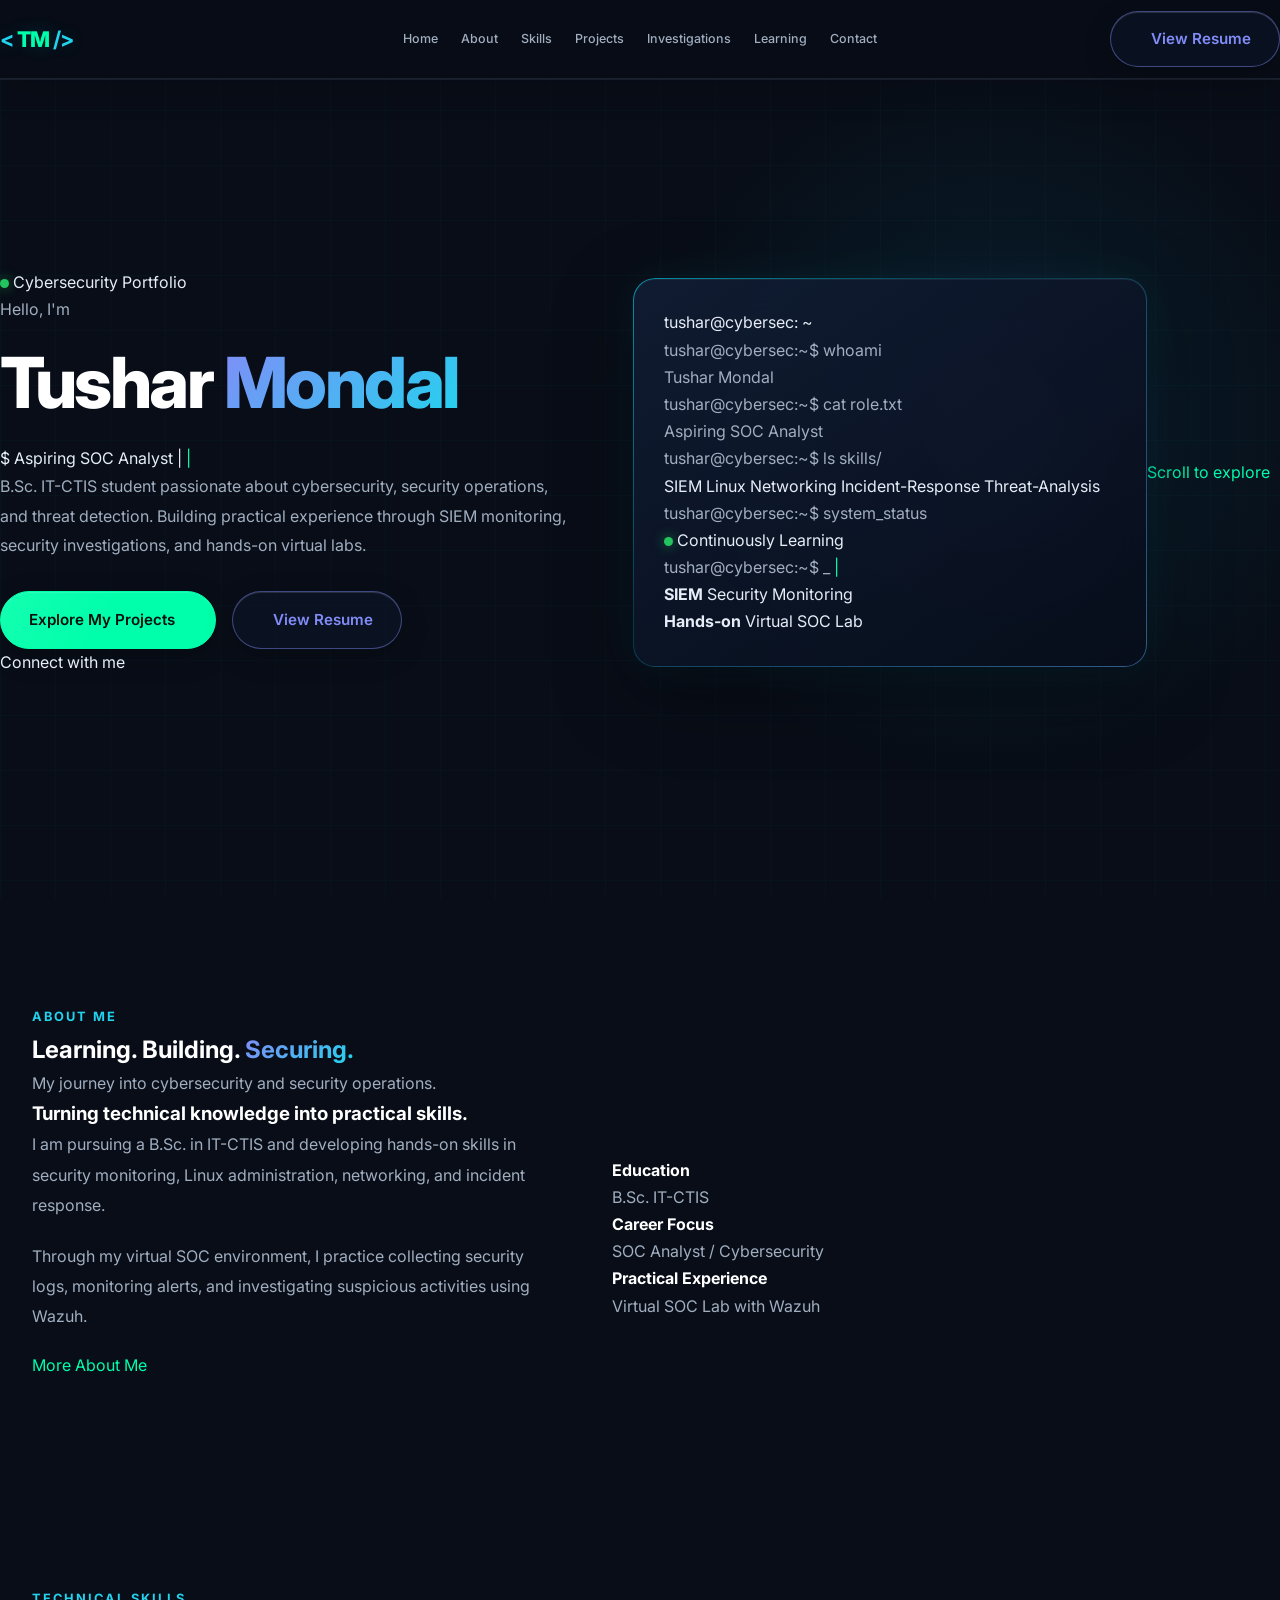
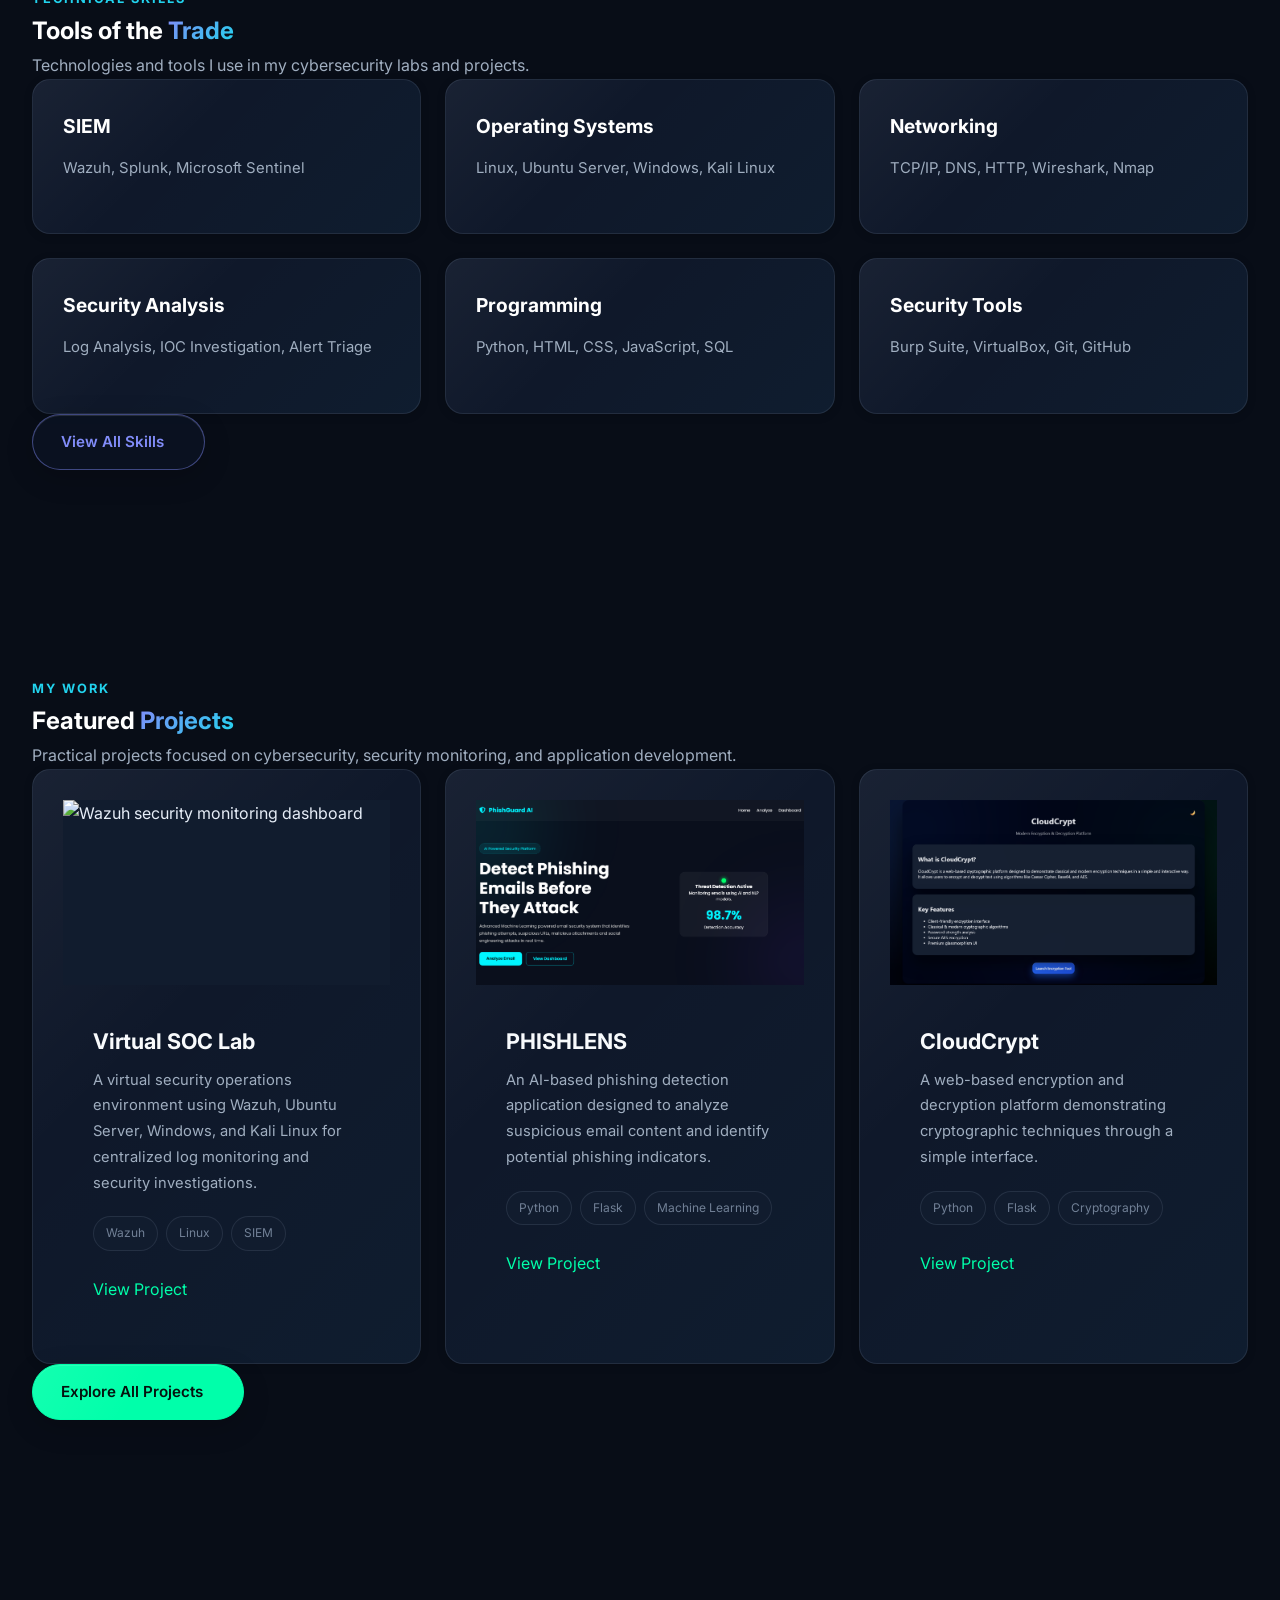
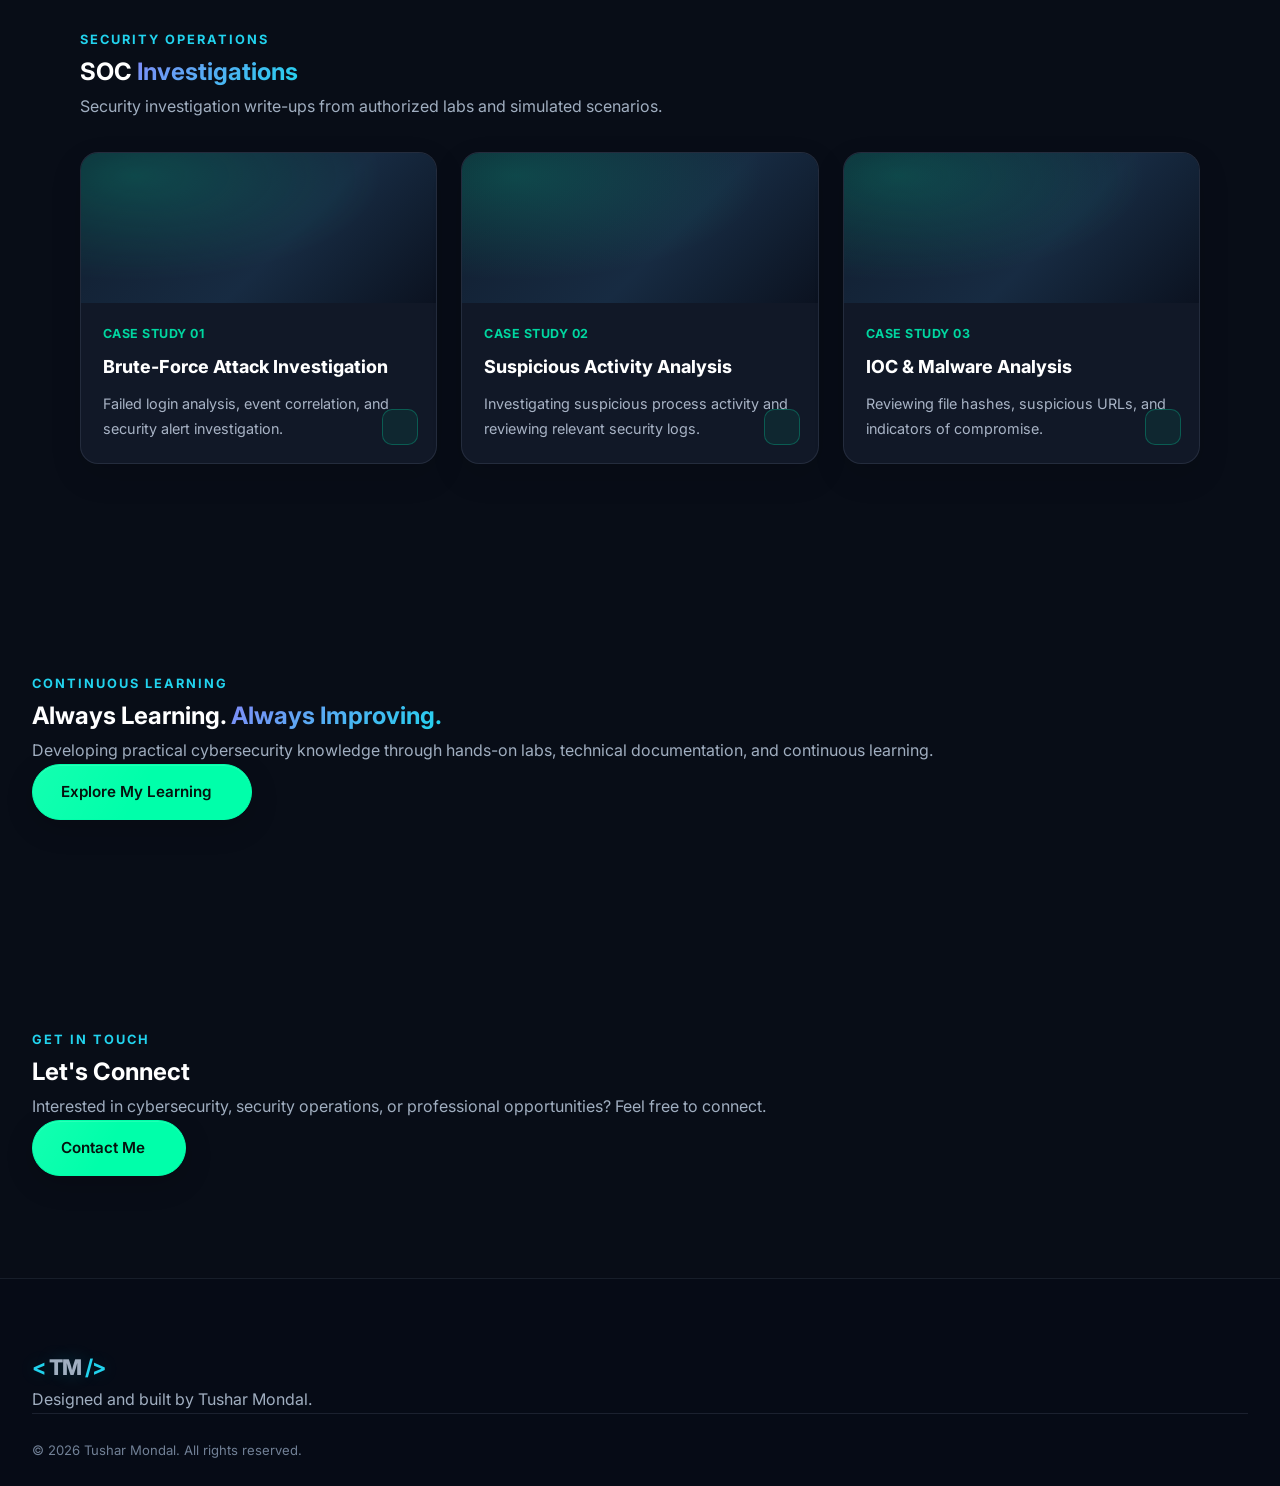
==== index.html @ 2f237ae4 "Add files via upload" ====
<!DOCTYPE html>
<html lang="en">

<head>
    <meta charset="UTF-8">
    <meta name="viewport" content="width=device-width, initial-scale=1.0">

    <meta name="author" content="Tushar Mondal">
    <meta name="description"
        content="Tushar Mondal's cybersecurity portfolio. Explore SOC projects, SIEM labs, security investigations, and technical skills.">

    <meta name="theme-color" content="#080d18">

    <title>Tushar Mondal | Cybersecurity Portfolio</title>

    <!-- Google Fonts -->
    <link rel="preconnect" href="https://fonts.googleapis.com">
    <link rel="preconnect" href="https://fonts.gstatic.com" crossorigin>

    <link
        href="https://fonts.googleapis.com/css2?family=Inter:wght@400;500;600;700;800&family=JetBrains+Mono:wght@400;500;600&display=swap"
        rel="stylesheet">

    <!-- CSS Files -->
    <link rel="stylesheet" href="css/style.css">
    <link rel="stylesheet" href="css/themes.css">
    <link rel="stylesheet" href="css/animations.css">
    <link rel="stylesheet" href="css/responsive.css">

    <!-- Icons -->
    <script src="https://unpkg.com/lucide@latest"></script>

    <style id="home-investigations-layout-fix">
        /* Homepage SOC investigations preview: scoped to this section only */
        .investigations-preview {
            position: relative;
            isolation: isolate;
            overflow: visible;
        }
        .investigations-preview > .container {
            width: min(1120px, calc(100% - 40px)) !important;
            max-width: 1120px !important;
            margin-inline: auto !important;
        }
        .investigations-preview .section-heading {
            width: 100%;
            max-width: 760px;
            margin: 0 0 32px;
        }
        .investigations-preview .investigation-list {
            display: grid !important;
            grid-template-columns: repeat(3, minmax(0, 1fr)) !important;
            align-items: stretch !important;
            gap: 24px !important;
            width: 100% !important;
            max-width: none !important;
            margin: 0 !important;
        }
        .investigations-preview a.investigation-card {
            position: relative !important;
            display: flex !important;
            flex-direction: column !important;
            align-items: stretch !important;
            justify-content: flex-start !important;
            gap: 0 !important;
            width: 100% !important;
            min-width: 0 !important;
            min-height: 0 !important;
            height: 100% !important;
            margin: 0 !important;
            padding: 0 !important;
            overflow: hidden !important;
            border: 1px solid var(--border-color, rgba(148, 163, 184, .22)) !important;
            border-radius: 18px !important;
            background: var(--card-bg, #111827) !important;
            color: var(--text-color, #e5e7eb) !important;
            text-decoration: none !important;
            box-shadow: 0 12px 32px rgba(0, 0, 0, .12) !important;
            opacity: 1 !important;
            transform: none !important;
            visibility: visible !important;
        }
        .investigations-preview .investigation-icon {
            display: flex !important;
            align-items: center !important;
            justify-content: flex-start !important;
            width: 100% !important;
            height: 150px !important;
            min-height: 150px !important;
            padding: 22px !important;
            box-sizing: border-box !important;
            border: 0 !important;
            border-radius: 0 !important;
            background:
                radial-gradient(ellipse at 15% 15%, rgba(0, 230, 170, .20), transparent 58%),
                linear-gradient(135deg, #101c2d, #172b42 58%, #0b1220) !important;
            color: #00e6a8 !important;
        }
        .investigations-preview .investigation-icon svg,
        .investigations-preview .investigation-icon i {
            display: block;
            width: 30px !important;
            height: 30px !important;
            color: #00e6a8 !important;
            stroke: currentColor;
        }
        .investigations-preview .investigation-info {
            display: flex !important;
            flex: 1 1 auto !important;
            flex-direction: column !important;
            align-items: flex-start !important;
            gap: 12px !important;
            min-width: 0 !important;
            width: 100% !important;
            margin: 0 !important;
            padding: 22px !important;
            box-sizing: border-box !important;
            background: transparent !important;
            color: #e5e7eb !important;
        }
        .investigations-preview .investigation-id {
            display: inline-block !important;
            margin: 0 !important;
            color: #00d6a0 !important;
            font-size: .78rem !important;
            font-weight: 700 !important;
            line-height: 1.4 !important;
            letter-spacing: .04em !important;
        }
        .investigations-preview .investigation-info h3 {
            display: block !important;
            margin: 0 !important;
            padding: 0 !important;
            color: var(--heading-color, #f1f5f9) !important;
            font-size: 1.12rem !important;
            font-weight: 750 !important;
            line-height: 1.45 !important;
            opacity: 1 !important;
            visibility: visible !important;
        }
        .investigations-preview .investigation-info p {
            display: block !important;
            margin: 0 !important;
            padding: 0 !important;
            color: var(--muted-text, #a8b3c5) !important;
            font-size: .9rem !important;
            font-weight: 400 !important;
            line-height: 1.7 !important;
            opacity: 1 !important;
            visibility: visible !important;
        }
        .investigations-preview .investigation-arrow {
            position: absolute !important;
            right: 18px !important;
            bottom: 18px !important;
            display: flex !important;
            align-items: center !important;
            justify-content: center !important;
            width: 36px !important;
            height: 36px !important;
            margin: 0 !important;
            border: 1px solid rgba(0, 214, 160, .3) !important;
            border-radius: 10px !important;
            background: rgba(0, 214, 160, .08) !important;
            color: #00d6a0 !important;
        }
        .investigations-preview a.investigation-card:hover {
            border-color: rgba(0, 214, 160, .55) !important;
            transform: translateY(-5px) !important;
            box-shadow: 0 18px 42px rgba(0, 0, 0, .2) !important;
        }
        .investigations-preview a.investigation-card:focus-visible {
            outline: 3px solid #00d6a0 !important;
            outline-offset: 4px !important;
        }

        /* Readable light-theme text; independent of theme variable naming. */
        body:not(.dark-mode):not([data-theme="dark"]) .investigations-preview a.investigation-card {
            background: #fff !important;
            border-color: #dbe3ee !important;
            color: #172033 !important;
        }
        body:not(.dark-mode):not([data-theme="dark"]) .investigations-preview .investigation-info h3 {
            color: #172033 !important;
        }
        body:not(.dark-mode):not([data-theme="dark"]) .investigations-preview .investigation-info p {
            color: #475569 !important;
        }

        @media (max-width: 1000px) {
            .investigations-preview .investigation-list {
                grid-template-columns: repeat(2, minmax(0, 1fr)) !important;
            }
        }
        @media (max-width: 680px) {
            .investigations-preview > .container {
                width: min(100% - 32px, 560px) !important;
            }
            .investigations-preview .investigation-list {
                grid-template-columns: minmax(0, 1fr) !important;
                gap: 18px !important;
            }
            .investigations-preview .investigation-icon {
                height: 120px !important;
                min-height: 120px !important;
            }
            .investigations-preview .investigation-info {
                padding: 20px !important;
                padding-bottom: 68px !important;
            }
        }
        @media (prefers-reduced-motion: reduce) {
            .investigations-preview a.investigation-card,
            .investigations-preview a.investigation-card:hover {
                transition: none !important;
                transform: none !important;
            }
        }
    </style>

</head>

<body>

    <!-- ================= PRELOADER ================= -->

    <div class="preloader" id="preloader">
        <div class="loader-content">
            <div class="loader-icon">
                <i data-lucide="shield-check"></i>
            </div>

            <p>Initializing Portfolio...</p>

            <div class="loader-bar">
                <span></span>
            </div>
        </div>
    </div>


    <!-- ================= BACKGROUND EFFECTS ================= -->

    <div class="background-effects" aria-hidden="true">
        <div class="grid-background"></div>
        <div class="glow glow-one"></div>
        <div class="glow glow-two"></div>
    </div>


    <!-- ================= NAVIGATION ================= -->

    <header class="header" id="header">

        <nav class="navbar container">

            <a href="index.html" class="logo" aria-label="Tushar Mondal Home">
                <span class="logo-bracket">&lt;</span>
                TM
                <span class="logo-bracket">/&gt;</span>
            </a>

            <div class="nav-links" id="navLinks">

                <a href="#home" class="nav-link active">Home</a>

                <a href="about.html" class="nav-link">About</a>

                <a href="skills.html" class="nav-link">Skills</a>

                <a href="projects.html" class="nav-link">Projects</a>

                <a href="investigations.html" class="nav-link">
                    Investigations
                </a>

                <a href="learning.html" class="nav-link">Learning</a>

                <a href="contact.html" class="nav-link">Contact</a>

            </div>

            <!-- Navigation Actions -->
            <div class="nav-actions">

            <!-- Theme Toggle -->
           
        
            <!-- Resume Button -->
            <a
                href="resume/Tushar_Mondal_Resume.pdf"
                class="btn btn-small btn-outline resume-nav"
                target="_blank"
                rel="noopener noreferrer">
        
                <i data-lucide="file-text"></i>
                View Resume
        
            </a>

            <!-- Mobile Menu -->
            <button
                class="menu-toggle"
                id="menuToggle"
                type="button"
                aria-label="Open navigation menu"
                aria-expanded="false"
                aria-controls="navLinks">
        
                <i data-lucide="menu"></i>
        
            </button>
        
        </div>

        </nav>

    </header>


    <!-- ================= MAIN CONTENT ================= -->

    <main>


        <!-- ================= HERO SECTION ================= -->

        <section class="hero section" id="home">

            <div class="container hero-container">

                <!-- Left Content -->

                <div class="hero-content">

                    <div class="availability-badge reveal">

                        <span class="status-dot"></span>

                        <span>
                            Cybersecurity Portfolio
                        </span>

                    </div>

                    <p class="hero-greeting reveal">
                        Hello, I'm
                    </p>

                    <h1 class="hero-title reveal">

                        Tushar
                        <span class="gradient-text">
                            Mondal
                        </span>

                    </h1>

                    <div class="hero-role reveal">

                        <span class="terminal-symbol">$</span>

                        <span id="typingText">
                            Aspiring SOC Analyst
                        </span>

                        <span class="typing-cursor">|</span>

                    </div>

                    <p class="hero-description reveal">

                        B.Sc. IT-CTIS student passionate about cybersecurity,
                        security operations, and threat detection.

                        Building practical experience through SIEM monitoring,
                        security investigations, and hands-on virtual labs.

                    </p>

                    <div class="hero-buttons reveal">

                        <a href="projects.html"
                           class="btn btn-primary">

                            Explore My Projects

                            <i data-lucide="arrow-up-right"></i>

                        </a>

                        <a href="resume/Tushar_Mondal_Resume.pdf"
                           class="btn btn-outline"
                           target="_blank"
                           rel="noopener noreferrer">

                            <i data-lucide="download"></i>

                            View Resume

                        </a>

                    </div>


                    <!-- Social Links -->

                    <div class="hero-socials reveal">

                        <span class="social-label">
                            Connect with me
                        </span>

                        <a href="https://github.com/tushar23016"
                           target="_blank"
                           rel="noopener noreferrer"
                           aria-label="GitHub">

                            <i data-lucide="github"></i>

                        </a>

                        <a href="https://www.linkedin.com/in/tushar-mondal-8895402a7"
                           target="_blank"
                           rel="noopener noreferrer"
                           aria-label="LinkedIn">

                            <i data-lucide="linkedin"></i>

                        </a>

                        <a href="mailto:tushar23016@gmail.com"
                           aria-label="Email">

                            <i data-lucide="mail"></i>

                        </a>

                    </div>

                </div>


                <!-- Right Visual -->

                <div class="hero-visual reveal">

                    <div class="visual-glow"></div>

                    <div class="terminal-window">

                        <!-- Terminal Header -->

                        <div class="terminal-header">

                            <div class="terminal-dots">
                                <span></span>
                                <span></span>
                                <span></span>
                            </div>

                            <span class="terminal-filename">
                                tushar@cybersec: ~
                            </span>

                            <i data-lucide="terminal"></i>

                        </div>


                        <!-- Terminal Body -->

                        <div class="terminal-body">

                            <p class="terminal-line">
                                <span class="terminal-green">tushar@cybersec</span>:<span class="terminal-blue">~</span>$ whoami
                            </p>

                            <p class="terminal-output">
                                Tushar Mondal
                            </p>

                            <p class="terminal-line">
                                <span class="terminal-green">tushar@cybersec</span>:<span class="terminal-blue">~</span>$ cat role.txt
                            </p>

                            <p class="terminal-output">
                                Aspiring SOC Analyst
                            </p>

                            <p class="terminal-line">
                                <span class="terminal-green">tushar@cybersec</span>:<span class="terminal-blue">~</span>$ ls skills/
                            </p>

                            <div class="terminal-output terminal-skills">

                                <span>SIEM</span>
                                <span>Linux</span>
                                <span>Networking</span>
                                <span>Incident-Response</span>
                                <span>Threat-Analysis</span>

                            </div>

                            <p class="terminal-line">
                                <span class="terminal-green">tushar@cybersec</span>:<span class="terminal-blue">~</span>$ system_status
                            </p>

                            <div class="terminal-status">

                                <span class="status-dot"></span>

                                <span>
                                    Continuously Learning
                                </span>

                            </div>

                            <p class="terminal-line terminal-last">
                                <span class="terminal-green">tushar@cybersec</span>:<span class="terminal-blue">~</span>$ <span class="typing-cursor">_</span>
                            </p>

                        </div>

                    </div>


                    <!-- Floating Badge -->

                    <div class="floating-card floating-card-one">

                        <i data-lucide="shield-check"></i>

                        <div>
                            <strong>SIEM</strong>
                            <span>Security Monitoring</span>
                        </div>

                    </div>

                    <div class="floating-card floating-card-two">

                        <i data-lucide="activity"></i>

                        <div>
                            <strong>Hands-on</strong>
                            <span>Virtual SOC Lab</span>
                        </div>

                    </div>

                </div>

            </div>


            <!-- Scroll Indicator -->

            <a href="#about-preview"
               class="scroll-indicator"
               aria-label="Scroll to about section">

                <span>Scroll to explore</span>

                <i data-lucide="chevrons-down"></i>

            </a>

        </section>



        <!-- ================= ABOUT PREVIEW ================= -->

        <section class="about-preview section" id="about-preview">

            <div class="container">

                <div class="section-heading reveal">

                    <span class="section-label">
                        ABOUT ME
                    </span>

                    <h2>
                        Learning. Building.
                        <span class="gradient-text">
                            Securing.
                        </span>
                    </h2>

                    <p>
                        My journey into cybersecurity and security operations.
                    </p>

                </div>


                <div class="about-grid">

                    <div class="about-content reveal">

                        <h3>
                            Turning technical knowledge into practical skills.
                        </h3>

                        <p>
                            I am pursuing a B.Sc. in IT-CTIS and developing
                            hands-on skills in security monitoring, Linux
                            administration, networking, and incident response.
                        </p>

                        <p>
                            Through my virtual SOC environment, I practice
                            collecting security logs, monitoring alerts,
                            and investigating suspicious activities using Wazuh.
                        </p>

                        <a href="about.html" class="text-link">

                            More About Me

                            <i data-lucide="arrow-right"></i>

                        </a>

                    </div>


                    <!-- Highlight Cards -->

                    <div class="about-highlights">

                        <div class="highlight-card reveal">

                            <div class="highlight-icon">
                                <i data-lucide="graduation-cap"></i>
                            </div>

                            <div>
                                <h4>Education</h4>
                                <p>B.Sc. IT-CTIS</p>
                            </div>

                        </div>

                        <div class="highlight-card reveal">

                            <div class="highlight-icon">
                                <i data-lucide="shield-check"></i>
                            </div>

                            <div>
                                <h4>Career Focus</h4>
                                <p>SOC Analyst / Cybersecurity</p>
                            </div>

                        </div>

                        <div class="highlight-card reveal">

                            <div class="highlight-icon">
                                <i data-lucide="server"></i>
                            </div>

                            <div>
                                <h4>Practical Experience</h4>
                                <p>Virtual SOC Lab with Wazuh</p>
                            </div>

                        </div>

                    </div>

                </div>

            </div>

        </section>



        <!-- ================= SKILLS PREVIEW ================= -->

        <section class="skills-preview section" id="skills-preview">

            <div class="container">

                <div class="section-heading reveal">

                    <span class="section-label">
                        TECHNICAL SKILLS
                    </span>

                    <h2>
                        Tools of the
                        <span class="gradient-text">
                            Trade
                        </span>
                    </h2>

                    <p>
                        Technologies and tools I use in my cybersecurity labs
                        and projects.
                    </p>

                </div>


                <div class="skills-grid">

                    <div class="skill-card reveal">
                        <i data-lucide="shield-check"></i>
                        <h3>SIEM</h3>
                        <p>Wazuh, Splunk, Microsoft Sentinel</p>
                    </div>

                    <div class="skill-card reveal">
                        <i data-lucide="monitor"></i>
                        <h3>Operating Systems</h3>
                        <p>Linux, Ubuntu Server, Windows, Kali Linux</p>
                    </div>

                    <div class="skill-card reveal">
                        <i data-lucide="network"></i>
                        <h3>Networking</h3>
                        <p>TCP/IP, DNS, HTTP, Wireshark, Nmap</p>
                    </div>

                    <div class="skill-card reveal">
                        <i data-lucide="search-code"></i>
                        <h3>Security Analysis</h3>
                        <p>Log Analysis, IOC Investigation, Alert Triage</p>
                    </div>

                    <div class="skill-card reveal">
                        <i data-lucide="code"></i>
                        <h3>Programming</h3>
                        <p>Python, HTML, CSS, JavaScript, SQL</p>
                    </div>

                    <div class="skill-card reveal">
                        <i data-lucide="terminal"></i>
                        <h3>Security Tools</h3>
                        <p>Burp Suite, VirtualBox, Git, GitHub</p>
                    </div>

                </div>


                <div class="section-footer reveal">

                    <a href="skills.html" class="btn btn-outline">

                        View All Skills

                        <i data-lucide="arrow-right"></i>

                    </a>

                </div>

            </div>

        </section>



        <!-- ================= FEATURED PROJECTS ================= -->

        <section class="projects-preview section" id="projects-preview">

            <div class="container">

                <div class="section-heading reveal">

                    <span class="section-label">
                        MY WORK
                    </span>

                    <h2>
                        Featured
                        <span class="gradient-text">
                            Projects
                        </span>
                    </h2>

                    <p>
                        Practical projects focused on cybersecurity,
                        security monitoring, and application development.
                    </p>

                </div>


                <div class="projects-grid">


                    <!-- Project 1 -->

                    <article class="project-card reveal">

                        <div class="project-image">

                            <img
                                src="assets/images/projects/wazuh-dashboard.png"
                                alt="Wazuh security monitoring dashboard"
                                loading="lazy">

                            <span class="project-category">
                                SOC / SIEM
                            </span>

                        </div>

                        <div class="project-content">

                            <h3>Virtual SOC Lab</h3>

                            <p>
                                A virtual security operations environment
                                using Wazuh, Ubuntu Server, Windows, and
                                Kali Linux for centralized log monitoring
                                and security investigations.
                            </p>

                            <div class="project-tags">
                                <span>Wazuh</span>
                                <span>Linux</span>
                                <span>SIEM</span>
                            </div>

                            <a href="projects/virtual-soc-lab/index.html"
                               class="text-link">

                                View Project

                                <i data-lucide="arrow-up-right"></i>

                            </a>

                        </div>

                    </article>


                    <!-- Project 2 -->

                    <article class="project-card reveal">

                        <div class="project-image">

                            <img
                                src="assets/images/projects/phishlens.png"
                                alt="PHISHLENS phishing detection application"
                                loading="lazy">

                            <span class="project-category">
                                AI / Cybersecurity
                            </span>

                        </div>

                        <div class="project-content">

                            <h3>PHISHLENS</h3>

                            <p>
                                An AI-based phishing detection application
                                designed to analyze suspicious email content
                                and identify potential phishing indicators.
                            </p>

                            <div class="project-tags">
                                <span>Python</span>
                                <span>Flask</span>
                                <span>Machine Learning</span>
                            </div>

                            <a href="projects/phishlens/index.html"
                               class="text-link">

                                View Project

                                <i data-lucide="arrow-up-right"></i>

                            </a>

                        </div>

                    </article>


                    <!-- Project 3 -->

                    <article class="project-card reveal">

                        <div class="project-image">

                            <img
                                src="assets/images/projects/cloudcrypt.png"
                                alt="CloudCrypt encryption application"
                                loading="lazy">

                            <span class="project-category">
                                Web Development
                            </span>

                        </div>

                        <div class="project-content">

                            <h3>CloudCrypt</h3>

                            <p>
                                A web-based encryption and decryption
                                platform demonstrating cryptographic
                                techniques through a simple interface.
                            </p>

                            <div class="project-tags">
                                <span>Python</span>
                                <span>Flask</span>
                                <span>Cryptography</span>
                            </div>

                            <a href="projects/cloudcrypt/index.html"
                               class="text-link">

                                View Project

                                <i data-lucide="arrow-up-right"></i>

                            </a>

                        </div>

                    </article>

                </div>


                <div class="section-footer reveal">

                    <a href="projects.html" class="btn btn-primary">

                        Explore All Projects

                        <i data-lucide="arrow-right"></i>

                    </a>

                </div>

            </div>

        </section>



        <!-- ================= INVESTIGATIONS PREVIEW ================= -->

        <section class="investigations-preview section">

            <div class="container">

                <div class="section-heading">

                    <span class="section-label">
                        SECURITY OPERATIONS
                    </span>

                    <h2>
                        SOC
                        <span class="gradient-text">
                            Investigations
                        </span>
                    </h2>

                    <p>
                        Security investigation write-ups from authorized
                        labs and simulated scenarios.
                    </p>

                </div>


                <div class="investigation-list">


                    <a href="investigations.html"
                       class="investigation-card">

                        <div class="investigation-icon">
                            <i data-lucide="shield-alert"></i>
                        </div>

                        <div class="investigation-info">

                            <span class="investigation-id">
                                CASE STUDY 01
                            </span>

                            <h3>Brute-Force Attack Investigation</h3>

                            <p>
                                Failed login analysis, event correlation,
                                and security alert investigation.
                            </p>

                        </div>

                        <i data-lucide="arrow-up-right"
                           class="investigation-arrow"></i>

                    </a>


                    <a href="investigations.html"
                       class="investigation-card">

                        <div class="investigation-icon">
                            <i data-lucide="terminal"></i>
                        </div>

                        <div class="investigation-info">

                            <span class="investigation-id">
                                CASE STUDY 02
                            </span>

                            <h3>Suspicious Activity Analysis</h3>

                            <p>
                                Investigating suspicious process activity
                                and reviewing relevant security logs.
                            </p>

                        </div>

                        <i data-lucide="arrow-up-right"
                           class="investigation-arrow"></i>

                    </a>


                    <a href="investigations.html"
                       class="investigation-card">

                        <div class="investigation-icon">
                            <i data-lucide="scan-search"></i>
                        </div>

                        <div class="investigation-info">

                            <span class="investigation-id">
                                CASE STUDY 03
                            </span>

                            <h3>IOC & Malware Analysis</h3>

                            <p>
                                Reviewing file hashes, suspicious URLs,
                                and indicators of compromise.
                            </p>

                        </div>

                        <i data-lucide="arrow-up-right"
                           class="investigation-arrow"></i>

                    </a>

                </div>

            </div>

        </section>



        <!-- ================= LEARNING PREVIEW ================= -->

        <section class="learning-preview section">

            <div class="container">

                <div class="learning-box reveal">

                    <div class="learning-content">

                        <span class="section-label">
                            CONTINUOUS LEARNING
                        </span>

                        <h2>
                            Always Learning.
                            <span class="gradient-text">
                                Always Improving.
                            </span>
                        </h2>

                        <p>
                            Developing practical cybersecurity knowledge
                            through hands-on labs, technical documentation,
                            and continuous learning.
                        </p>

                        <a href="learning.html"
                           class="btn btn-primary">

                            Explore My Learning

                            <i data-lucide="arrow-right"></i>

                        </a>

                    </div>

                    <div class="learning-icon">
                        <i data-lucide="book-open-check"></i>
                    </div>

                </div>

            </div>

        </section>



        <!-- ================= CONTACT CTA ================= -->

        <section class="contact-preview section">

            <div class="container">

                <div class="contact-box reveal">

                    <span class="section-label">
                        GET IN TOUCH
                    </span>

                    <h2>
                        Let's Connect
                    </h2>

                    <p>
                        Interested in cybersecurity, security operations,
                        or professional opportunities? Feel free to connect.
                    </p>

                    <a href="contact.html"
                       class="btn btn-primary">

                        Contact Me

                        <i data-lucide="arrow-up-right"></i>

                    </a>

                </div>

            </div>

        </section>

    </main>



    <!-- ================= FOOTER ================= -->

    <footer class="footer">

        <div class="container footer-container">

            <a href="index.html" class="logo">

                <span class="logo-bracket">&lt;</span>
                TM
                <span class="logo-bracket">/&gt;</span>

            </a>

            <p class="footer-text">
                Designed and built by Tushar Mondal.
            </p>

            <div class="footer-socials">

                <a href="https://github.com/tushar23016"
                   target="_blank"
                   rel="noopener noreferrer"
                   aria-label="GitHub">

                    <i data-lucide="github"></i>

                </a>

                <a href="https://www.linkedin.com/in/tushar-mondal-8895402a7"
                   target="_blank"
                   rel="noopener noreferrer"
                   aria-label="LinkedIn">

                    <i data-lucide="linkedin"></i>

                </a>

                <a href="mailto:tushar23016@gmail.com"
                   aria-label="Email">

                    <i data-lucide="mail"></i>

                </a>

            </div>

        </div>

        <div class="container footer-bottom">

            <p>
                &copy; <span id="currentYear"></span>
                Tushar Mondal. All rights reserved.
            </p>

            <a href="#home" class="back-to-top">

                

                <i data-lucide="arrow-up"></i>

            </a>

        </div>

    </footer>



    <!-- ================= JAVASCRIPT ================= -->

    <script src="js/main.js"></script>
    <script src="js/navigation.js"></script>
    <script src="js/theme.js"></script>
    <script src="js/animations.js"></script>

    <script>
        // Initialize Lucide icons
        lucide.createIcons();

        // Set current year
        document.getElementById("currentYear").textContent =
            new Date().getFullYear();
    </script>

</body>

</html>
---- css/style.css ----
/* =========================================================
   TUSHAR MONDAL - CYBERSECURITY PORTFOLIO
   File: css/style.css
   Main stylesheet
========================================================= */


/* =========================================================
   1. GOOGLE FONTS & ROOT VARIABLES
========================================================= */

@import url('https://fonts.googleapis.com/css2?family=Inter:wght@400;500;600;700;800&display=swap');

:root {

    /* Brand Colors */

    --primary: #6366f1;
    --primary-dark: #4f46e5;
    --primary-light: #818cf8;

    --secondary: #06b6d4;
    --accent: #22d3ee;

    /* Backgrounds */

    --bg-primary: #0b1120;
    --bg-secondary: #111827;
    --bg-tertiary: #172033;

    /* Text */

    --text-primary: #f8fafc;
    --text-secondary: #cbd5e1;
    --text-muted: #94a3b8;

    /* Borders */

    --border-color: rgba(148, 163, 184, 0.15);
    --border-hover: rgba(99, 102, 241, 0.5);

    /* Status Colors */

    --success: #22c55e;
    --warning: #f59e0b;
    --danger: #ef4444;

    /* Gradients */

    --gradient-primary: linear-gradient(
        135deg,
        #6366f1 0%,
        #06b6d4 100%
    );

    --gradient-text: linear-gradient(
        135deg,
        #818cf8 0%,
        #22d3ee 100%
    );

    /* Shadows */

    --shadow-sm: 0 4px 12px rgba(0, 0, 0, 0.15);

    --shadow-md: 0 10px 30px rgba(0, 0, 0, 0.2);

    --shadow-lg: 0 20px 50px rgba(0, 0, 0, 0.3);

    --shadow-primary: 0 10px 30px rgba(99, 102, 241, 0.2);

    /* Layout */

    --container-width: 1200px;

    --header-height: 80px;

    --section-padding: 100px;

    /* Border Radius */

    --radius-sm: 8px;
    --radius-md: 14px;
    --radius-lg: 20px;
    --radius-xl: 28px;
    --radius-full: 999px;

    /* Transitions */

    --transition-fast: 0.2s ease;
    --transition-normal: 0.3s ease;
    --transition-slow: 0.5s ease;

}


/* =========================================================
   2. RESET & GLOBAL STYLES
========================================================= */

*,
*::before,
*::after {

    margin: 0;
    padding: 0;

    box-sizing: border-box;

}


html {

    scroll-behavior: smooth;

    scroll-padding-top: 100px;

    font-size: 16px;

}


body {

    font-family: 'Inter', sans-serif;

    background: var(--bg-primary);

    color: var(--text-primary);

    line-height: 1.7;

    overflow-x: hidden;

    transition:
        background var(--transition-normal),
        color var(--transition-normal);

}


body,
button,
input,
textarea,
select {

    font-family: 'Inter', sans-serif;

}


img {

    max-width: 100%;

    height: auto;

    display: block;

}


a {

    color: inherit;

    text-decoration: none;

    transition: color var(--transition-normal);

}


button {

    font: inherit;

    cursor: pointer;

    border: none;

}


input,
textarea,
select {

    font: inherit;

}


ul,
ol {

    list-style: none;

}


button,
input,
textarea,
select {

    outline-offset: 4px;

}


button:focus-visible,
a:focus-visible,
input:focus-visible,
textarea:focus-visible,
select:focus-visible {

    outline: 2px solid var(--accent);

    outline-offset: 4px;

}


::selection {

    background: var(--primary);

    color: #ffffff;

}


/* =========================================================
   3. SHARED LAYOUT
========================================================= */

.container {

    width: min(
        var(--container-width),
        calc(100% - 48px)
    );

    margin-inline: auto;

}


.section {

    padding-block: var(--section-padding);

    position: relative;

}


.section-header {

    text-align: center;

    max-width: 750px;

    margin: 0 auto 60px;

}


.section-title {

    font-size: clamp(2rem, 4vw, 3rem);

    font-weight: 800;

    line-height: 1.2;

    letter-spacing: -1.5px;

    margin: 18px 0;

}


.section-description {

    font-size: 1rem;

    color: var(--text-secondary);

    line-height: 1.9;

    max-width: 750px;

}


.section-header .section-description {

    margin-inline: auto;

}


.section-label {

    display: inline-flex;

    align-items: center;

    gap: 10px;

    color: var(--accent);

    font-size: 0.8rem;

    font-weight: 700;

    letter-spacing: 2px;

    text-transform: uppercase;

}


.gradient-text {

    background: var(--gradient-text);

    -webkit-background-clip: text;

    background-clip: text;

    -webkit-text-fill-color: transparent;

    color: transparent;

}


.text-center {

    text-align: center;

}


.mt-1 {

    margin-top: 10px;

}


.mt-2 {

    margin-top: 20px;

}


.mt-3 {

    margin-top: 30px;

}


.mb-1 {

    margin-bottom: 10px;

}


.mb-2 {

    margin-bottom: 20px;

}


.mb-3 {

    margin-bottom: 30px;

}


/* =========================================================
   4. STATUS INDICATOR
========================================================= */

.status-dot {

    display: inline-block;

    width: 9px;

    height: 9px;

    min-width: 9px;

    background: var(--success);

    border-radius: 50%;

    box-shadow: 0 0 12px rgba(34, 197, 94, 0.6);

}


/* =========================================================
   5. HEADER & NAVIGATION
========================================================= */

.header {

    position: fixed;

    top: 0;
    left: 0;

    width: 100%;

    height: var(--header-height);

    z-index: 1000;

    background: rgba(11, 17, 32, 0.85);

    border-bottom: 1px solid transparent;

    backdrop-filter: blur(18px);

    -webkit-backdrop-filter: blur(18px);

    transition:
        background var(--transition-normal),
        border-color var(--transition-normal),
        box-shadow var(--transition-normal);

}


.header.scrolled {

    border-bottom-color: var(--border-color);

    box-shadow: var(--shadow-sm);

}


.navbar {

    height: 100%;

    display: flex;

    align-items: center;

    justify-content: space-between;

    gap: 30px;

}


/* Logo */

.logo {

    display: inline-flex;

    align-items: center;

    gap: 3px;

    font-size: 1.35rem;

    font-weight: 800;

    white-space: nowrap;

    letter-spacing: -0.5px;

}


.logo-bracket {

    color: var(--accent);

    font-weight: 700;

}


/* Navigation Links */

.nav-menu {

    display: flex;

    align-items: center;

    gap: 28px;

}


.nav-link {

    position: relative;

    color: var(--text-secondary);

    font-size: 0.88rem;

    font-weight: 500;

    padding-block: 8px;

    transition: color var(--transition-normal);

}


.nav-link::after {

    content: "";

    position: absolute;

    left: 0;
    bottom: 0;

    width: 0;

    height: 2px;

    background: var(--gradient-primary);

    border-radius: var(--radius-full);

    transition: width var(--transition-normal);

}


.nav-link:hover,
.nav-link.active {

    color: var(--text-primary);

}


.nav-link:hover::after,
.nav-link.active::after {

    width: 100%;

}


/* Navigation Actions */

.nav-actions {

    display: flex;

    align-items: center;

    gap: 12px;

}


.theme-toggle,
.menu-toggle {

    display: flex;

    align-items: center;

    justify-content: center;

    width: 42px;

    height: 42px;

    border-radius: 50%;

    background: var(--bg-tertiary);

    border: 1px solid var(--border-color);

    color: var(--text-primary);

    font-size: 1rem;

    transition:
        background var(--transition-normal),
        color var(--transition-normal),
        border-color var(--transition-normal),
        transform var(--transition-normal);

}


.theme-toggle:hover,
.menu-toggle:hover {

    background: var(--primary);

    border-color: var(--primary);

    color: #ffffff;

    transform: translateY(-2px);

}


.menu-toggle {

    display: none;

}


/* =========================================================
   6. BUTTONS
========================================================= */

.btn {

    display: inline-flex;

    align-items: center;

    justify-content: center;

    gap: 12px;

    padding: 14px 28px;

    border-radius: var(--radius-full);

    font-size: 0.95rem;

    font-weight: 600;

    border: 1px solid transparent;

    transition:
        background var(--transition-normal),
        color var(--transition-normal),
        border-color var(--transition-normal),
        transform var(--transition-normal),
        box-shadow var(--transition-normal);

    cursor: pointer;

}


.btn i {

    font-size: 0.9rem;

    transition: transform var(--transition-normal);

}


.btn:hover i {

    transform: translateX(4px);

}


.btn-primary {

    background: var(--gradient-primary);

    color: #ffffff;

    box-shadow: var(--shadow-primary);

}


.btn-primary:hover {

    transform: translateY(-3px);

    box-shadow: 0 15px 35px rgba(99, 102, 241, 0.35);

}


.btn-secondary {

    background: transparent;

    border-color: var(--border-color);

    color: var(--text-primary);

}


.btn-secondary:hover {

    border-color: var(--primary);

    background: rgba(99, 102, 241, 0.08);

    transform: translateY(-3px);

}


.btn-outline {

    background: transparent;

    border: 1px solid var(--primary);

    color: var(--primary-light);

}


.btn-outline:hover {

    background: var(--primary);

    color: #ffffff;

}


.btn-sm {

    padding: 10px 20px;

    font-size: 0.85rem;

}


.btn-lg {

    padding: 17px 36px;

    font-size: 1rem;

}


.btn-block {

    width: 100%;

}


/* =========================================================
   7. HERO SECTION
========================================================= */

.hero {

    min-height: 100vh;

    display: flex;

    align-items: center;

    position: relative;

    padding-top: calc(var(--header-height) + 60px);

    padding-bottom: 80px;

    overflow: hidden;

}


.hero::before {

    content: "";

    position: absolute;

    top: 0;
    right: -10%;

    width: 600px;
    height: 600px;

    background: radial-gradient(
        circle,
        rgba(99, 102, 241, 0.14) 0%,
        transparent 70%
    );

    pointer-events: none;

}


.hero-content {

    position: relative;

    z-index: 2;

    max-width: 800px;

}


.hero-title {

    font-size: clamp(2.8rem, 6vw, 5.5rem);

    font-weight: 800;

    line-height: 1.1;

    letter-spacing: -3px;

    margin: 25px 0;

}


.hero-description {

    max-width: 650px;

    font-size: 1.1rem;

    color: var(--text-secondary);

    line-height: 1.9;

    margin-bottom: 35px;

}


.hero-buttons {

    display: flex;

    flex-wrap: wrap;

    gap: 16px;

    margin-top: 30px;

}


.hero-image {

    position: relative;

    z-index: 1;

}


.hero-image img {

    width: 100%;

    max-width: 450px;

    margin-inline: auto;

    border-radius: var(--radius-xl);

    object-fit: cover;

}


.hero-stats {

    display: flex;

    flex-wrap: wrap;

    gap: 40px;

    margin-top: 60px;

}


.hero-stat h3 {

    font-size: 2rem;

    font-weight: 800;

    color: var(--text-primary);

}


.hero-stat p {

    color: var(--text-muted);

    font-size: 0.85rem;

}


/* =========================================================
   8. PAGE HERO & BREADCRUMB
========================================================= */

.page-hero {

    position: relative;

    padding-top: calc(var(--header-height) + 90px);

    padding-bottom: 70px;

    overflow: hidden;

}


.page-hero::before {

    content: "";

    position: absolute;

    top: 0;
    right: -15%;

    width: 500px;
    height: 500px;

    background: radial-gradient(
        circle,
        rgba(99, 102, 241, 0.12) 0%,
        transparent 70%
    );

    pointer-events: none;

}


.page-hero .container {

    position: relative;

    z-index: 1;

}


.breadcrumb {

    display: flex;

    align-items: center;

    gap: 12px;

    font-size: 0.85rem;

    color: var(--text-muted);

    margin-bottom: 30px;

}


.breadcrumb a {

    color: var(--text-secondary);

}


.breadcrumb a:hover {

    color: var(--accent);

}


.breadcrumb span:last-child {

    color: var(--primary-light);

}


.page-title {

    font-size: clamp(2.5rem, 5vw, 4.5rem);

    font-weight: 800;

    line-height: 1.15;

    letter-spacing: -2px;

    margin: 22px 0;

}


.page-description {

    max-width: 760px;

    color: var(--text-secondary);

    font-size: 1.05rem;

    line-height: 1.9;

}


/* =========================================================
   9. GENERIC GRID LAYOUTS
========================================================= */

.grid {

    display: grid;

    gap: 25px;

}


.grid-2 {

    grid-template-columns: repeat(2, minmax(0, 1fr));

}


.grid-3 {

    grid-template-columns: repeat(3, minmax(0, 1fr));

}


.grid-4 {

    grid-template-columns: repeat(4, minmax(0, 1fr));

}


/* =========================================================
   10. CARDS
========================================================= */

.card {

    background: var(--bg-secondary);

    border: 1px solid var(--border-color);

    border-radius: var(--radius-lg);

    padding: 30px;

    transition:
        transform var(--transition-normal),
        border-color var(--transition-normal),
        box-shadow var(--transition-normal);

}


.card:hover {

    transform: translateY(-6px);

    border-color: var(--border-hover);

    box-shadow: var(--shadow-md);

}


.card h3 {

    font-size: 1.2rem;

    font-weight: 700;

    margin-bottom: 15px;

}


.card p {

    color: var(--text-secondary);

    line-height: 1.8;

}


/* =========================================================
   11. ICON BOXES
========================================================= */

.icon-box {

    display: flex;

    align-items: center;

    justify-content: center;

    width: 60px;

    height: 60px;

    border-radius: var(--radius-md);

    background: rgba(99, 102, 241, 0.12);

    border: 1px solid rgba(99, 102, 241, 0.2);

    color: var(--primary-light);

    font-size: 1.5rem;

    margin-bottom: 25px;

}


.icon-box-sm {

    width: 45px;

    height: 45px;

    font-size: 1.1rem;

    margin-bottom: 15px;

}


/* =========================================================
   12. SKILLS SECTION
========================================================= */

.skills-grid {

    display: grid;

    grid-template-columns: repeat(2, minmax(0, 1fr));

    gap: 25px;

}


.skill-card {

    background: var(--bg-secondary);

    border: 1px solid var(--border-color);

    border-radius: var(--radius-lg);

    padding: 30px;

    transition:
        transform var(--transition-normal),
        border-color var(--transition-normal),
        box-shadow var(--transition-normal);

}


.skill-card:hover {

    transform: translateY(-5px);

    border-color: var(--border-hover);

    box-shadow: var(--shadow-md);

}


.skill-card-header {

    display: flex;

    align-items: center;

    justify-content: space-between;

    margin-bottom: 25px;

}


.skill-icon {

    display: flex;

    align-items: center;

    justify-content: center;

    width: 55px;

    height: 55px;

    border-radius: var(--radius-md);

    background: rgba(99, 102, 241, 0.12);

    color: var(--primary-light);

    font-size: 1.4rem;

}


.skill-number {

    color: var(--text-muted);

    font-size: 0.85rem;

    font-weight: 700;

}


.skill-card h3 {

    font-size: 1.2rem;

    font-weight: 700;

    margin-bottom: 12px;

}


.skill-card p {

    color: var(--text-secondary);

    font-size: 0.93rem;

    line-height: 1.8;

    margin-bottom: 22px;

}


.skill-tags {

    display: flex;

    flex-wrap: wrap;

    gap: 10px;

}


.skill-tags span {

    display: inline-flex;

    align-items: center;

    padding: 7px 13px;

    border-radius: var(--radius-full);

    background: var(--bg-tertiary);

    border: 1px solid var(--border-color);

    color: var(--text-secondary);

    font-size: 0.78rem;

    font-weight: 500;

}


/* Skill Progress Bars */

.skill-progress {

    margin-top: 20px;

}


.skill-progress-header {

    display: flex;

    align-items: center;

    justify-content: space-between;

    margin-bottom: 10px;

    font-size: 0.9rem;

}


.skill-progress-header span:last-child {

    color: var(--text-muted);

}


.progress-bar {

    width: 100%;

    height: 8px;

    background: var(--bg-tertiary);

    border-radius: var(--radius-full);

    overflow: hidden;

}


.progress-fill {

    height: 100%;

    width: 0;

    background: var(--gradient-primary);

    border-radius: var(--radius-full);

}


/* =========================================================
   13. TOOLS GRID
========================================================= */

.tools-grid {

    display: grid;

    grid-template-columns: repeat(4, minmax(0, 1fr));

    gap: 18px;

}


.tool-item {

    display: flex;

    align-items: center;

    justify-content: center;

    flex-direction: column;

    gap: 15px;

    min-height: 130px;

    padding: 25px 15px;

    background: var(--bg-secondary);

    border: 1px solid var(--border-color);

    border-radius: var(--radius-md);

    color: var(--text-secondary);

    font-size: 0.9rem;

    font-weight: 600;

    text-align: center;

    transition:
        transform var(--transition-normal),
        border-color var(--transition-normal),
        color var(--transition-normal);

}


.tool-item i {

    font-size: 2rem;

    color: var(--primary-light);

}


.tool-item:hover {

    transform: translateY(-5px);

    border-color: var(--primary);

    color: var(--text-primary);

}


/* =========================================================
   14. PROJECTS SECTION
========================================================= */

.projects-grid {

    display: grid;

    grid-template-columns: repeat(2, minmax(0, 1fr));

    gap: 30px;

}


.project-card {

    position: relative;

    overflow: hidden;

    background: var(--bg-secondary);

    border: 1px solid var(--border-color);

    border-radius: var(--radius-lg);

    transition:
        transform var(--transition-normal),
        border-color var(--transition-normal),
        box-shadow var(--transition-normal);

}


.project-card:hover {

    transform: translateY(-7px);

    border-color: var(--border-hover);

    box-shadow: var(--shadow-lg);

}


.project-image {

    position: relative;

    overflow: hidden;

    aspect-ratio: 16 / 9;

    background: var(--bg-tertiary);

}


.project-image img {

    width: 100%;

    height: 100%;

    object-fit: cover;

    transition: transform var(--transition-slow);

}


.project-card:hover .project-image img {

    transform: scale(1.05);

}


.project-content {

    padding: 30px;

}


.project-category {

    display: inline-flex;

    align-items: center;

    gap: 8px;

    font-size: 0.75rem;

    font-weight: 700;

    color: var(--accent);

    text-transform: uppercase;

    letter-spacing: 1px;

    margin-bottom: 15px;

}


.project-content h3 {

    font-size: 1.35rem;

    font-weight: 700;

    margin-bottom: 15px;

}


.project-content p {

    font-size: 0.92rem;

    color: var(--text-secondary);

    line-height: 1.8;

    margin-bottom: 20px;

}


.project-tags {

    display: flex;

    flex-wrap: wrap;

    gap: 8px;

    margin-bottom: 25px;

}


.project-tags span {

    padding: 6px 12px;

    border-radius: var(--radius-full);

    background: var(--bg-tertiary);

    color: var(--text-muted);

    border: 1px solid var(--border-color);

    font-size: 0.75rem;

}


.project-links {

    display: flex;

    flex-wrap: wrap;

    gap: 15px;

}


.project-link {

    display: inline-flex;

    align-items: center;

    gap: 8px;

    color: var(--primary-light);

    font-size: 0.9rem;

    font-weight: 600;

}


.project-link:hover {

    color: var(--accent);

}


/* Project Filters */

.project-filters {

    display: flex;

    flex-wrap: wrap;

    justify-content: center;

    gap: 12px;

    margin-bottom: 45px;

}


.filter-btn {

    padding: 10px 22px;

    border-radius: var(--radius-full);

    background: var(--bg-secondary);

    border: 1px solid var(--border-color);

    color: var(--text-secondary);

    font-size: 0.85rem;

    font-weight: 600;

    transition:
        background var(--transition-normal),
        color var(--transition-normal),
        border-color var(--transition-normal);

}


.filter-btn:hover,
.filter-btn.active {

    background: var(--primary);

    color: #ffffff;

    border-color: var(--primary);

}


/* =========================================================
   15. INVESTIGATIONS & CASE STUDIES
========================================================= */

.investigations-grid {

    display: grid;

    grid-template-columns: repeat(2, minmax(0, 1fr));

    gap: 25px;

}


.investigation-card {

    background: var(--bg-secondary);

    border: 1px solid var(--border-color);

    border-radius: var(--radius-lg);

    overflow: hidden;

    transition:
        transform var(--transition-normal),
        border-color var(--transition-normal);

}


.investigation-card:hover {

    transform: translateY(-5px);

    border-color: var(--border-hover);

}


.investigation-image {

    aspect-ratio: 16 / 9;

    overflow: hidden;

    background: var(--bg-tertiary);

}


.investigation-image img {

    width: 100%;

    height: 100%;

    object-fit: cover;

}


.investigation-content {

    padding: 28px;

}


.investigation-content h3 {

    font-size: 1.2rem;

    margin: 15px 0;

}


.investigation-content p {

    color: var(--text-secondary);

    font-size: 0.92rem;

    line-height: 1.8;

}


.investigation-meta {

    display: flex;

    flex-wrap: wrap;

    gap: 10px;

    margin-bottom: 15px;

}


.investigation-meta span {

    font-size: 0.75rem;

    color: var(--text-muted);

    background: var(--bg-tertiary);

    border: 1px solid var(--border-color);

    padding: 5px 10px;

    border-radius: var(--radius-full);

}


.severity {

    display: inline-flex;

    align-items: center;

    gap: 6px;

    padding: 5px 12px;

    border-radius: var(--radius-full);

    font-size: 0.75rem;

    font-weight: 700;

}


.severity-high {

    background: rgba(239, 68, 68, 0.12);

    color: #f87171;

}


.severity-medium {

    background: rgba(245, 158, 11, 0.12);

    color: #fbbf24;

}


.severity-low {

    background: rgba(34, 197, 94, 0.12);

    color: #4ade80;

}


/* =========================================================
   16. WORKFLOW
========================================================= */

.workflow-grid {

    display: grid;

    grid-template-columns: repeat(4, minmax(0, 1fr));

    gap: 22px;

}


.workflow-card {

    position: relative;

    padding: 30px 25px;

    background: var(--bg-secondary);

    border: 1px solid var(--border-color);

    border-radius: var(--radius-lg);

    transition:
        transform var(--transition-normal),
        border-color var(--transition-normal);

}


.workflow-card:hover {

    transform: translateY(-5px);

    border-color: var(--border-hover);

}


.workflow-number {

    position: absolute;

    top: 20px;
    right: 20px;

    color: var(--text-muted);

    font-size: 0.85rem;

    font-weight: 700;

}


.workflow-icon {

    width: 50px;

    height: 50px;

    display: flex;

    align-items: center;

    justify-content: center;

    border-radius: var(--radius-md);

    background: rgba(99, 102, 241, 0.12);

    color: var(--primary-light);

    font-size: 1.3rem;

    margin-bottom: 25px;

}


.workflow-card h3 {

    font-size: 1.1rem;

    margin-bottom: 12px;

}


.workflow-card p {

    font-size: 0.88rem;

    color: var(--text-secondary);

    line-height: 1.8;

}


/* =========================================================
   17. ABOUT & TIMELINE
========================================================= */

.about-grid {

    display: grid;

    grid-template-columns: 0.9fr 1.1fr;

    align-items: center;

    gap: 60px;

}


.about-image {

    position: relative;

    max-width: 450px;

}


.about-image img {

    width: 100%;

    border-radius: var(--radius-xl);

    border: 1px solid var(--border-color);

    object-fit: cover;

}


.about-content h2 {

    font-size: clamp(2rem, 4vw, 3rem);

    line-height: 1.2;

    margin-bottom: 25px;

}


.about-content p {

    color: var(--text-secondary);

    margin-bottom: 20px;

    line-height: 1.9;

}


.timeline {

    position: relative;

    max-width: 800px;

    margin-inline: auto;

    padding-left: 35px;

}


.timeline::before {

    content: "";

    position: absolute;

    left: 8px;

    top: 5px;
    bottom: 5px;

    width: 2px;

    background: var(--border-color);

}


.timeline-item {

    position: relative;

    padding-bottom: 40px;

}


.timeline-item::before {

    content: "";

    position: absolute;

    left: -33px;

    top: 7px;

    width: 12px;
    height: 12px;

    background: var(--primary);

    border: 3px solid var(--bg-primary);

    border-radius: 50%;

    box-shadow: 0 0 0 2px var(--primary);

}


.timeline-item h3 {

    font-size: 1.15rem;

    margin-bottom: 8px;

}


.timeline-item p {

    color: var(--text-secondary);

    font-size: 0.92rem;

}


.timeline-date {

    display: inline-block;

    color: var(--accent);

    font-size: 0.8rem;

    font-weight: 700;

    margin-bottom: 10px;

}


/* =========================================================
   18. LEARNING PAGE
========================================================= */

.learning-grid {

    display: grid;

    grid-template-columns: repeat(2, minmax(0, 1fr));

    gap: 25px;

}


.learning-card {

    padding: 30px;

    background: var(--bg-secondary);

    border: 1px solid var(--border-color);

    border-radius: var(--radius-lg);

    transition:
        transform var(--transition-normal),
        border-color var(--transition-normal);

}


.learning-card:hover {

    transform: translateY(-5px);

    border-color: var(--border-hover);

}


.learning-card h3 {

    font-size: 1.2rem;

    margin: 15px 0;

}


.learning-card p {

    color: var(--text-secondary);

    font-size: 0.92rem;

    line-height: 1.8;

}


.learning-status {

    display: inline-flex;

    align-items: center;

    gap: 8px;

    padding: 6px 13px;

    border-radius: var(--radius-full);

    background: rgba(6, 182, 212, 0.1);

    color: var(--accent);

    font-size: 0.75rem;

    font-weight: 700;

}


/* =========================================================
   19. CONTACT SECTION
========================================================= */

.contact-layout {

    display: grid;

    grid-template-columns: 0.9fr 1.1fr;

    gap: 60px;

    align-items: start;

}


.contact-info .section-title {

    font-size: clamp(2rem, 4vw, 2.8rem);

}


.contact-info .section-description {

    margin-bottom: 35px;

}


/* Contact Details */

.contact-detail {

    display: flex;

    align-items: center;

    gap: 18px;

    padding: 20px;

    margin-bottom: 15px;

    background: var(--bg-secondary);

    border: 1px solid var(--border-color);

    border-radius: var(--radius-md);

    transition: border-color var(--transition-normal);

}


.contact-detail:hover {

    border-color: var(--border-hover);

}


.contact-icon {

    display: flex;

    align-items: center;

    justify-content: center;

    width: 48px;
    height: 48px;

    min-width: 48px;

    background: rgba(99, 102, 241, 0.12);

    color: var(--primary-light);

    border-radius: var(--radius-md);

    font-size: 1.2rem;

}


.contact-detail-content {

    flex: 1;

    min-width: 0;

}


.contact-detail-content h3 {

    font-size: 0.9rem;

    margin-bottom: 5px;

}


.contact-detail-content a {

    display: inline-block;

    color: var(--text-secondary);

    font-size: 0.85rem;

    overflow-wrap: anywhere;

}


.contact-detail-content a:hover {

    color: var(--accent);

}


.copy-email-btn,
.contact-external-link {

    display: flex;

    align-items: center;

    justify-content: center;

    width: 38px;
    height: 38px;

    min-width: 38px;

    background: var(--bg-tertiary);

    border: 1px solid var(--border-color);

    border-radius: 50%;

    color: var(--text-secondary);

    transition:
        background var(--transition-normal),
        color var(--transition-normal);

}


.copy-email-btn:hover,
.contact-external-link:hover {

    background: var(--primary);

    color: #ffffff;

}


/* Availability */

.availability-card {

    padding: 25px;

    margin-top: 25px;

    background: rgba(34, 197, 94, 0.05);

    border: 1px solid rgba(34, 197, 94, 0.2);

    border-radius: var(--radius-md);

}


.availability-header {

    display: flex;

    align-items: center;

    gap: 12px;

    font-weight: 700;

    font-size: 0.95rem;

    margin-bottom: 12px;

}


.availability-card p {

    color: var(--text-secondary);

    font-size: 0.9rem;

    line-height: 1.8;

}


/* Social Links */

.contact-socials {

    margin-top: 35px;

}


.contact-socials h3 {

    font-size: 1rem;

    margin-bottom: 20px;

}


.social-links {

    display: flex;

    gap: 12px;

}


.social-links a {

    display: flex;

    align-items: center;

    justify-content: center;

    width: 45px;
    height: 45px;

    border-radius: 50%;

    background: var(--bg-secondary);

    border: 1px solid var(--border-color);

    color: var(--text-secondary);

    font-size: 1.1rem;

    transition:
        background var(--transition-normal),
        color var(--transition-normal),
        transform var(--transition-normal);

}


.social-links a:hover {

    background: var(--primary);

    color: #ffffff;

    transform: translateY(-4px);

}


/* Contact Form */

.contact-form-wrapper {

    padding: 40px;

    background: var(--bg-secondary);

    border: 1px solid var(--border-color);

    border-radius: var(--radius-lg);

}


.contact-form-header {

    margin-bottom: 30px;

}


.contact-form-header h2 {

    font-size: 1.8rem;

    margin: 15px 0;

}


.contact-form-header p {

    color: var(--text-secondary);

    font-size: 0.9rem;

}


.contact-form {

    display: flex;

    flex-direction: column;

    gap: 22px;

}


.form-group {

    display: flex;

    flex-direction: column;

    gap: 10px;

}


.form-group label {

    color: var(--text-primary);

    font-size: 0.9rem;

    font-weight: 600;

}


.form-group label span {

    color: var(--danger);

}


.form-group input,
.form-group textarea,
.form-group select {

    width: 100%;

    padding: 15px 18px;

    background: var(--bg-primary);

    border: 1px solid var(--border-color);

    border-radius: var(--radius-md);

    color: var(--text-primary);

    font-size: 0.9rem;

    transition:
        border-color var(--transition-normal),
        box-shadow var(--transition-normal);

}


.form-group input::placeholder,
.form-group textarea::placeholder {

    color: var(--text-muted);

}


.form-group input:focus,
.form-group textarea:focus,
.form-group select:focus {

    border-color: var(--primary);

    box-shadow: 0 0 0 3px rgba(99, 102, 241, 0.12);

}


.form-group textarea {

    resize: vertical;

    min-height: 150px;

}


.form-group select {

    cursor: pointer;

}


.form-group select option {

    background: var(--bg-secondary);

    color: var(--text-primary);

}


.form-group .input-error {

    border-color: var(--danger);

}


.form-error {

    color: var(--danger);

    font-size: 0.8rem;

}


.textarea-footer {

    display: flex;

    align-items: center;

    justify-content: space-between;

    gap: 10px;

}


.character-count {

    color: var(--text-muted);

    font-size: 0.78rem;

    white-space: nowrap;

}


.form-privacy-note {

    display: flex;

    align-items: flex-start;

    gap: 10px;

    color: var(--text-muted);

    font-size: 0.8rem;

    line-height: 1.7;

}


.form-privacy-note i {

    color: var(--success);

    margin-top: 4px;

}


.contact-submit-btn {

    width: 100%;

}


.form-status {

    display: none;

    padding: 15px;

    border-radius: var(--radius-md);

    font-size: 0.9rem;

    line-height: 1.7;

}


.form-status.success {

    display: block;

    color: var(--success);

    background: rgba(34, 197, 94, 0.08);

    border: 1px solid rgba(34, 197, 94, 0.2);

}


.form-status.error {

    display: block;

    color: #f87171;

    background: rgba(239, 68, 68, 0.08);

    border: 1px solid rgba(239, 68, 68, 0.2);

}


/* =========================================================
   20. FAQ SECTION
========================================================= */

.faq-grid {

    display: grid;

    grid-template-columns: repeat(3, minmax(0, 1fr));

    gap: 25px;

}


.faq-card {

    padding: 30px;

    background: var(--bg-secondary);

    border: 1px solid var(--border-color);

    border-radius: var(--radius-lg);

    transition:
        transform var(--transition-normal),
        border-color var(--transition-normal);

}


.faq-card:hover {

    transform: translateY(-5px);

    border-color: var(--border-hover);

}


.faq-icon {

    display: flex;

    align-items: center;

    justify-content: center;

    width: 50px;
    height: 50px;

    border-radius: var(--radius-md);

    background: rgba(99, 102, 241, 0.12);

    color: var(--primary-light);

    font-size: 1.3rem;

    margin-bottom: 20px;

}


.faq-card h3 {

    font-size: 1.1rem;

    margin-bottom: 15px;

}


.faq-card p {

    color: var(--text-secondary);

    font-size: 0.9rem;

    line-height: 1.8;

}


.faq-link {

    display: inline-flex;

    align-items: center;

    gap: 10px;

    color: var(--primary-light);

    font-size: 0.9rem;

    font-weight: 600;

    margin-top: 20px;

}


/* =========================================================
   21. CTA SECTION
========================================================= */

.cta-card {

    position: relative;

    overflow: hidden;

    padding: 70px 60px;

    text-align: center;

    background:
        radial-gradient(
            circle at top right,
            rgba(6, 182, 212, 0.12),
            transparent 45%
        ),
        var(--bg-secondary);

    border: 1px solid var(--border-color);

    border-radius: var(--radius-xl);

}


.cta-content {

    max-width: 750px;

    margin-inline: auto;

    position: relative;

    z-index: 1;

}


.cta-content h2 {

    font-size: clamp(2rem, 4vw, 3rem);

    line-height: 1.2;

    margin: 20px 0;

}


.cta-content p {

    color: var(--text-secondary);

    font-size: 1rem;

    line-height: 1.9;

    margin-bottom: 30px;

}


.cta-buttons {

    display: flex;

    justify-content: center;

    flex-wrap: wrap;

    gap: 15px;

}


/* =========================================================
   22. FOOTER
========================================================= */

.footer {

    background: var(--bg-secondary);

    border-top: 1px solid var(--border-color);

    padding-top: 70px;

}


.footer-content {

    display: grid;

    grid-template-columns: 1.5fr 1fr 1fr;

    gap: 60px;

    padding-bottom: 50px;

}


.footer-brand p {

    max-width: 350px;

    color: var(--text-muted);

    font-size: 0.9rem;

    line-height: 1.9;

    margin-top: 20px;

}


.footer-links {

    display: flex;

    flex-direction: column;

    align-items: flex-start;

    gap: 14px;

}


.footer-links h3 {

    font-size: 1rem;

    margin-bottom: 10px;

}


.footer-links a {

    color: var(--text-muted);

    font-size: 0.9rem;

    transition:
        color var(--transition-normal),
        transform var(--transition-normal);

}


.footer-links a:hover {

    color: var(--accent);

    transform: translateX(4px);

}


.footer-links a i {

    font-size: 0.7rem;

    margin-left: 5px;

}


.footer-bottom {

    display: flex;

    align-items: center;

    justify-content: space-between;

    flex-wrap: wrap;

    gap: 15px;

    padding: 25px 0;

    border-top: 1px solid var(--border-color);

}


.footer-bottom p {

    color: var(--text-muted);

    font-size: 0.82rem;

}


/* =========================================================
   23. BACK TO TOP
========================================================= */

.back-to-top {

    position: fixed;

    right: 30px;
    bottom: 30px;

    display: flex;

    align-items: center;

    justify-content: center;

    width: 48px;
    height: 48px;

    background: var(--primary);

    color: #ffffff;

    border-radius: 50%;

    font-size: 1rem;

    box-shadow: var(--shadow-primary);

    opacity: 0;

    visibility: hidden;

    transform: translateY(15px);

    transition:
        opacity var(--transition-normal),
        visibility var(--transition-normal),
        transform var(--transition-normal),
        background var(--transition-normal);

    z-index: 900;

}


.back-to-top.visible {

    opacity: 1;

    visibility: visible;

    transform: translateY(0);

}


.back-to-top:hover {

    background: var(--primary-dark);

    transform: translateY(-4px);

}


/* =========================================================
   24. PRELOADER
========================================================= */

.preloader {

    position: fixed;

    inset: 0;

    display: flex;

    align-items: center;

    justify-content: center;

    background: var(--bg-primary);

    z-index: 9999;

    transition:
        opacity 0.4s ease,
        visibility 0.4s ease;

}


.preloader.hidden {

    opacity: 0;

    visibility: hidden;

    pointer-events: none;

}


.loader {

    width: 50px;
    height: 50px;

    border: 4px solid var(--border-color);

    border-top-color: var(--primary);

    border-right-color: var(--secondary);

    border-radius: 50%;

    animation: loader-spin 0.8s linear infinite;

}


/* =========================================================
   25. 404 ERROR PAGE
========================================================= */

.error-page {

    min-height: calc(100vh - var(--header-height));

    display: flex;

    align-items: center;

    justify-content: center;

    padding-top: calc(var(--header-height) + 60px);

    text-align: center;

}


.error-content {

    max-width: 750px;

    margin-inline: auto;

}


.error-code {

    display: flex;

    align-items: center;

    justify-content: center;

    gap: 25px;

    margin-bottom: 30px;

}


.error-digit {

    font-size: clamp(6rem, 15vw, 11rem);

    font-weight: 800;

    line-height: 1;

    letter-spacing: -8px;

    color: var(--primary-light);

}


.error-icon {

    display: flex;

    align-items: center;

    justify-content: center;

    width: clamp(80px, 12vw, 130px);

    height: clamp(80px, 12vw, 130px);

    border-radius: 50%;

    background: rgba(99, 102, 241, 0.12);

    border: 1px solid var(--border-color);

    color: var(--accent);

    font-size: clamp(2rem, 5vw, 4rem);

}


.error-content .section-description {

    margin: 0 auto 35px;

    max-width: 600px;

}


.error-actions {

    display: flex;

    justify-content: center;

    flex-wrap: wrap;

    gap: 15px;

}


.error-quick-links {

    margin-top: 45px;

}


.error-quick-links p {

    color: var(--text-muted);

    font-size: 0.9rem;

    margin-bottom: 15px;

}


.error-links {

    display: flex;

    justify-content: center;

    flex-wrap: wrap;

    gap: 15px;

    color: var(--text-muted);

    font-size: 0.85rem;

}


.error-links a {

    color: var(--text-secondary);

}


.error-links a:hover {

    color: var(--accent);

}


/* =========================================================
   26. NOTICE / ALERT BOXES
========================================================= */

.notice-box {

    display: flex;

    align-items: flex-start;

    gap: 15px;

    padding: 22px;

    background: rgba(6, 182, 212, 0.06);

    border: 1px solid rgba(6, 182, 212, 0.2);

    border-radius: var(--radius-md);

}


.notice-box i {

    color: var(--accent);

    font-size: 1.2rem;

    margin-top: 3px;

}


.notice-box p {

    color: var(--text-secondary);

    font-size: 0.9rem;

    line-height: 1.8;

}


.warning-box {

    background: rgba(245, 158, 11, 0.06);

    border-color: rgba(245, 158, 11, 0.2);

}


.warning-box i {

    color: var(--warning);

}


/* =========================================================
   27. DIVIDERS
========================================================= */

.divider {

    width: 100%;

    height: 1px;

    background: var(--border-color);

    margin-block: 40px;

}


/* =========================================================
   28. ACCESSIBILITY
========================================================= */

.visually-hidden {

    position: absolute;

    width: 1px;
    height: 1px;

    padding: 0;

    margin: -1px;

    overflow: hidden;

    clip: rect(0, 0, 0, 0);

    white-space: nowrap;

    border: 0;

}


[hidden] {

    display: none !important;

}


/* =========================================================
   END OF MAIN STYLESHEET
========================================================= */



/* =========================================================
   PORTFOLIO LAYOUT FIXES
   Navigation compatibility + improved home hero
   Added as a complete override; original styles preserved.
========================================================= */

/* NAVIGATION: index.html uses #navLinks and .nav-links,
   while the original stylesheet styled .nav-menu/.nav-link. */
.navbar {
    display: flex;
    justify-content: space-between;
    align-items: center;
    gap: 24px;
}

.navbar .nav-links,
#navLinks {
    display: flex;
    align-items: center;
    justify-content: center;
    flex: 1 1 auto;
    gap: clamp(12px, 1.35vw, 24px);
    min-width: 0;
}

.navbar .nav-links a,
#navLinks a {
    position: relative;
    display: inline-flex;
    align-items: center;
    white-space: nowrap;
    color: var(--text-secondary);
    font-size: 0.9rem;
    font-weight: 500;
    line-height: 1.4;
    padding: 10px 0;
    transition: color var(--transition-normal);
}

.navbar .nav-links a::after,
#navLinks a::after {
    content: "";
    position: absolute;
    left: 0;
    bottom: 2px;
    width: 0;
    height: 2px;
    border-radius: 99px;
    background: var(--gradient-primary);
    transition: width var(--transition-normal);
}

.navbar .nav-links a:hover,
.navbar .nav-links a.active,
#navLinks a:hover,
#navLinks a.active {
    color: var(--text-primary);
}

.navbar .nav-links a:hover::after,
.navbar .nav-links a.active::after,
#navLinks a:hover::after,
#navLinks a.active::after {
    width: 100%;
}

.navbar .nav-actions {
    display: flex;
    align-items: center;
    justify-content: flex-end;
    flex: 0 0 auto;
    gap: 12px;
}

.navbar .nav-actions .btn,
.navbar .nav-actions a.btn {
    white-space: nowrap;
}

/* HOME HERO: improve vertical rhythm and content width.
   The existing HTML remains unchanged. */
.hero {
    min-height: 100svh;
    padding-top: calc(var(--header-height) + 70px);
    padding-bottom: 90px;
}

.hero .container {
    width: min(1320px, calc(100% - 64px));
}

.hero-content {
    max-width: 850px;
}

.hero-title {
    max-width: 900px;
    font-size: clamp(3.4rem, 6.2vw, 6.2rem);
    line-height: 1.04;
    letter-spacing: -0.055em;
    margin: 22px 0 26px;
}

.hero-description {
    max-width: 700px;
    font-size: clamp(1rem, 1.25vw, 1.15rem);
    line-height: 1.85;
    margin-bottom: 30px;
}

.hero-buttons {
    align-items: center;
    gap: 16px;
    margin-top: 28px;
}

.hero .btn {
    min-height: 58px;
}

.hero .section-label,
.hero .hero-label {
    margin-bottom: 12px;
}

.hero .hero-social,
.hero .hero-social a,
.hero .connect-link {
    display: inline-flex;
    align-items: center;
    gap: 9px;
}

/* Give the page a more deliberate visual background. */
.hero::before {
    top: 8%;
    right: -5%;
    width: min(720px, 55vw);
    height: min(720px, 55vw);
    background: radial-gradient(
        circle,
        rgba(99, 102, 241, 0.17) 0%,
        rgba(6, 182, 212, 0.06) 38%,
        transparent 72%
    );
}

/* Tablet and smaller desktop layouts */
@media (max-width: 1100px) {
    .navbar {
        gap: 16px;
    }

    .navbar .nav-links,
    #navLinks {
        gap: 14px;
    }

    .navbar .nav-links a,
    #navLinks a {
        font-size: 0.82rem;
    }

    .navbar .nav-actions {
        gap: 8px;
    }
}

/* Mobile navigation: matches the #navLinks and #menuToggle
   IDs used by the JavaScript navigation file. */
@media (max-width: 900px) {
    .navbar .menu-toggle,
    #menuToggle {
        display: flex;
        align-items: center;
        justify-content: center;
    }

    .navbar .nav-links,
    #navLinks {
        position: absolute;
        top: calc(var(--header-height) + 8px);
        left: 24px;
        right: 24px;
        display: none;
        flex-direction: column;
        align-items: stretch;
        justify-content: flex-start;
        gap: 4px;
        padding: 16px;
        background: var(--bg-secondary);
        border: 1px solid var(--border-color);
        border-radius: var(--radius-lg);
        box-shadow: var(--shadow-lg);
    }

    .navbar .nav-links.active,
    #navLinks.active {
        display: flex;
    }

    .navbar .nav-links a,
    #navLinks a {
        width: 100%;
        padding: 12px 14px;
        font-size: 0.95rem;
        border-radius: var(--radius-sm);
    }

    .navbar .nav-links a::after,
    #navLinks a::after {
        display: none;
    }

    .navbar .nav-links a:hover,
    .navbar .nav-links a.active,
    #navLinks a:hover,
    #navLinks a.active {
        background: rgba(99, 102, 241, 0.12);
    }

    .hero {
        min-height: auto;
        padding-top: calc(var(--header-height) + 80px);
        padding-bottom: 70px;
    }

    .hero .container {
        width: min(100% - 40px, 760px);
    }

    .hero-content {
        max-width: 100%;
    }

    .hero-title {
        font-size: clamp(3rem, 9vw, 5rem);
        letter-spacing: -0.045em;
    }
}

/* Small phones */
@media (max-width: 520px) {
    :root {
        --header-height: 70px;
    }

    .navbar {
        gap: 10px;
    }

    .logo {
        font-size: 1.15rem;
    }

    .navbar .nav-actions {
        gap: 8px;
    }

    .navbar .theme-toggle,
    .navbar .menu-toggle {
        width: 40px;
        height: 40px;
    }

    .navbar .nav-actions .btn,
    .navbar .nav-actions a.btn {
        display: none;
    }

    .hero .container {
        width: calc(100% - 36px);
    }

    .hero-title {
        font-size: clamp(2.65rem, 12vw, 3.8rem);
        line-height: 1.08;
        margin: 20px 0;
    }

    .hero-description {
        font-size: 1rem;
        line-height: 1.75;
    }

    .hero-buttons {
        align-items: stretch;
        flex-direction: column;
        gap: 12px;
    }

    .hero-buttons .btn {
        width: 100%;
    }
}

/* =========================================================
   16. CYBERSECURITY VISUAL UPGRADE & LAYOUT FIXES
   Additive overrides: preserves the existing page structure
========================================================= */

:root {
    --cyber-cyan: #00e5ff;
    --cyber-green: #00ffa3;
    --cyber-violet: #818cf8;
    --glass-surface: rgba(11, 20, 38, 0.76);
    --glass-border: rgba(0, 229, 255, 0.18);
}

body {
    background-color: #070c18;
    background-image:
        radial-gradient(ellipse at 12% 15%, rgba(0, 229, 255, 0.075), transparent 34%),
        radial-gradient(ellipse at 88% 48%, rgba(99, 102, 241, 0.085), transparent 36%),
        linear-gradient(rgba(0, 229, 255, 0.022) 1px, transparent 1px),
        linear-gradient(90deg, rgba(0, 229, 255, 0.022) 1px, transparent 1px);
    background-size: auto, auto, 48px 48px, 48px 48px;
    background-attachment: scroll;
}

/* Use the available width without stretching text across the screen. */
.container {
    width: min(1240px, calc(100% - 64px));
}

.section {
    padding-block: clamp(68px, 8vw, 110px);
}

.section-header {
    margin-bottom: clamp(32px, 5vw, 58px);
}

/* Header: polished translucent SOC navigation */
.header {
    background: rgba(7, 12, 24, 0.82);
    border-bottom: 1px solid rgba(148, 163, 184, 0.12);
    box-shadow: 0 10px 35px rgba(0, 0, 0, 0.12);
}

.header.scrolled {
    background: rgba(7, 12, 24, 0.94);
    border-bottom-color: rgba(0, 229, 255, 0.2);
    box-shadow: 0 12px 35px rgba(0, 0, 0, 0.25);
}

.logo {
    text-shadow: 0 0 18px rgba(0, 229, 255, 0.18);
}

/* Home hero: two-column layout when the terminal/visual is present. */
.hero {
    min-height: max(720px, 100svh);
    padding-top: calc(var(--header-height) + 35px);
    padding-bottom: 70px;
}

.hero .container:has(.hero-visual) {
    display: grid;
    grid-template-columns: minmax(0, 1.05fr) minmax(350px, 0.95fr);
    align-items: center;
    gap: clamp(36px, 5vw, 80px);
}

.hero .hero-content {
    max-width: 100%;
    min-width: 0;
}

.hero-title {
    font-size: clamp(2.8rem, 5.3vw, 5rem);
    letter-spacing: -2.5px;
    overflow-wrap: anywhere;
}

.hero-description {
    max-width: 680px;
    font-size: clamp(1rem, 1.25vw, 1.12rem);
}

.hero-visual {
    position: relative;
    min-width: 0;
    width: 100%;
    max-width: 560px;
    justify-self: end;
    padding: clamp(18px, 2.5vw, 30px);
    border: 1px solid rgba(0, 229, 255, 0.2);
    border-radius: 22px;
    background: linear-gradient(145deg, rgba(17, 29, 52, 0.9), rgba(7, 13, 26, 0.88));
    box-shadow: 0 25px 80px rgba(0, 0, 0, 0.35), 0 0 45px rgba(0, 229, 255, 0.07), inset 0 1px 0 rgba(255, 255, 255, 0.06);
    backdrop-filter: blur(18px);
    -webkit-backdrop-filter: blur(18px);
}

.hero-visual::before {
    content: "";
    position: absolute;
    inset: -1px;
    border-radius: inherit;
    padding: 1px;
    background: linear-gradient(135deg, rgba(0, 229, 255, 0.5), transparent 38%, rgba(129, 140, 248, 0.35));
    -webkit-mask: linear-gradient(#fff 0 0) content-box, linear-gradient(#fff 0 0);
    -webkit-mask-composite: xor;
    mask-composite: exclude;
    pointer-events: none;
}

/* Hero terminal/dashboard inner content */
.hero-visual .terminal,
.hero-visual .terminal-window,
.hero-visual .soc-terminal {
    width: 100%;
    max-width: 100%;
}

.hero-visual .lab-card,
.hero-visual .soc-card,
.hero-visual .dashboard-card,
.hero-visual .terminal-card {
    background: rgba(9, 18, 34, 0.78);
    border: 1px solid rgba(148, 163, 184, 0.15);
    border-radius: 13px;
    box-shadow: inset 0 1px 0 rgba(255, 255, 255, 0.035);
}

/* Glass surfaces for all common portfolio card variants. */
.project-card,
.skill-card,
.investigation-card,
.project-info-card,
.contact-card,
.stat-card,
.certification-card,
.learning-card,
.timeline-card,
.about-card,
.lab-card,
.soc-card,
.dashboard-card {
    position: relative;
    overflow: hidden;
    border: 1px solid rgba(148, 163, 184, 0.15);
    border-radius: 18px;
    background: linear-gradient(145deg, rgba(18, 30, 52, 0.82), rgba(9, 16, 31, 0.78));
    box-shadow: 0 16px 45px rgba(0, 0, 0, 0.2), inset 0 1px 0 rgba(255, 255, 255, 0.045);
    backdrop-filter: blur(14px);
    -webkit-backdrop-filter: blur(14px);
    transition: transform 0.35s ease, border-color 0.35s ease, box-shadow 0.35s ease;
}

.project-card:hover,
.skill-card:hover,
.investigation-card:hover,
.project-info-card:hover,
.contact-card:hover,
.stat-card:hover,
.certification-card:hover,
.learning-card:hover,
.timeline-card:hover,
.about-card:hover,
.lab-card:hover,
.soc-card:hover,
.dashboard-card:hover {
    transform: translateY(-6px);
    border-color: rgba(0, 229, 255, 0.42);
    box-shadow: 0 22px 55px rgba(0, 0, 0, 0.3), 0 0 28px rgba(0, 229, 255, 0.07), inset 0 1px 0 rgba(255, 255, 255, 0.07);
}

/* Common grids: prevent cards from stacking as plain text. */
.projects-grid,
.project-grid,
.skills-grid,
.investigations-grid,
.investigation-grid,
.contact-grid,
.learning-grid,
.certifications-grid,
.stats-grid,
.dashboard-grid,
.cards-grid {
    display: grid;
    grid-template-columns: repeat(3, minmax(0, 1fr));
    gap: 24px;
    align-items: stretch;
}

.project-card,
.skill-card,
.investigation-card,
.project-info-card,
.contact-card,
.learning-card,
.certification-card {
    min-width: 0;
    padding: clamp(22px, 2.5vw, 30px);
}

/* Investigation page visual hierarchy */
.investigation-card h2,
.investigation-card h3,
.project-card h2,
.project-card h3 {
    color: var(--text-primary);
    line-height: 1.35;
    margin: 12px 0;
}

.investigation-card p,
.project-card p {
    color: var(--text-secondary);
    line-height: 1.75;
}

.investigation-card .case-label,
.case-label,
.project-category,
.project-label {
    color: var(--cyber-green);
    font-size: 0.78rem;
    font-weight: 700;
    letter-spacing: 1.2px;
    text-transform: uppercase;
}

/* Section and page heading accents */
.section-title,
.page-hero h1,
.page-title {
    text-wrap: balance;
}

.section-title .gradient-text,
.page-hero h1 .gradient-text {
    filter: drop-shadow(0 0 18px rgba(0, 229, 255, 0.12));
}

/* Buttons get a restrained glossy finish without changing their dimensions. */
.btn,
.btn-primary,
.btn-secondary,
.btn-outline {
    isolation: isolate;
    overflow: hidden;
    box-shadow: 0 8px 28px rgba(0, 0, 0, 0.18), inset 0 1px 0 rgba(255, 255, 255, 0.12);
}

.btn-primary {
    background: linear-gradient(115deg, #6366f1 0%, #168fe5 55%, #06b6d4 100%);
    border: 1px solid rgba(0, 229, 255, 0.35);
}

.btn-secondary,
.btn-outline {
    background: rgba(13, 22, 40, 0.58);
    border-color: rgba(129, 140, 248, 0.45);
}

/* Fix back-to-top: keep the control strictly icon-only and circular. */
.back-to-top {
    width: 48px !important;
    height: 48px !important;
    min-width: 48px;
    min-height: 48px;
    max-width: 48px;
    padding: 0 !important;
    display: flex;
    align-items: center;
    justify-content: center;
    gap: 0;
    border-radius: 50%;
    white-space: nowrap;
    font-size: 0;
    line-height: 1;
    overflow: hidden;
    background: rgba(12, 22, 40, 0.9);
    border: 1px solid rgba(0, 229, 255, 0.35);
    color: var(--cyber-cyan);
    backdrop-filter: blur(14px);
    -webkit-backdrop-filter: blur(14px);
}

.back-to-top i,
.back-to-top svg {
    display: block;
    width: 21px;
    height: 21px;
    min-width: 21px;
    flex: 0 0 21px;
    font-size: 21px;
}

/* Make the scroll cue stay in the viewport and avoid text wrapping. */
.scroll-indicator {
    display: inline-flex;
    align-items: center;
    justify-content: center;
    gap: 10px;
    white-space: nowrap;
}

/* Footer and content width */
footer,
.footer {
    border-top: 1px solid rgba(148, 163, 184, 0.12);
    background: rgba(5, 10, 20, 0.45);
}

/* Tablet */
@media (max-width: 1024px) {
    .container {
        width: min(100% - 44px, 900px);
    }

    .hero .container:has(.hero-visual) {
        grid-template-columns: minmax(0, 1fr) minmax(300px, 0.85fr);
        gap: 30px;
    }

    .projects-grid,
    .project-grid,
    .skills-grid,
    .investigations-grid,
    .investigation-grid,
    .contact-grid,
    .learning-grid,
    .certifications-grid,
    .stats-grid,
    .dashboard-grid,
    .cards-grid {
        grid-template-columns: repeat(2, minmax(0, 1fr));
    }
}

/* Mobile */
@media (max-width: 760px) {
    :root {
        --header-height: 72px;
        --section-padding: 68px;
    }

    .container {
        width: calc(100% - 36px);
    }

    .hero {
        min-height: auto;
        padding-top: calc(var(--header-height) + 58px);
        padding-bottom: 65px;
    }

    .hero .container:has(.hero-visual) {
        grid-template-columns: minmax(0, 1fr);
        gap: 38px;
    }

    .hero-content {
        width: 100%;
    }

    .hero-title {
        font-size: clamp(2.4rem, 11vw, 4rem);
        letter-spacing: -1.5px;
        margin-block: 20px;
    }

    .hero-description {
        font-size: 1rem;
        line-height: 1.8;
    }

    .hero-visual {
        width: 100%;
        max-width: 100%;
        justify-self: stretch;
        padding: 18px;
    }

    .hero-stats {
        gap: 22px;
        margin-top: 38px;
    }

    .projects-grid,
    .project-grid,
    .skills-grid,
    .investigations-grid,
    .investigation-grid,
    .contact-grid,
    .learning-grid,
    .certifications-grid,
    .stats-grid,
    .dashboard-grid,
    .cards-grid {
        grid-template-columns: minmax(0, 1fr);
        gap: 18px;
    }

    .project-card,
    .skill-card,
    .investigation-card,
    .project-info-card,
    .contact-card,
    .learning-card,
    .certification-card {
        padding: 22px;
    }

    .page-hero {
        padding-top: calc(var(--header-height) + 65px);
        padding-bottom: 42px;
    }

    .section-header {
        text-align: left;
        margin-bottom: 32px;
    }

    .section-header .section-description {
        margin-inline: 0;
    }
}

/* Reduce motion for visitors who request it. */
@media (prefers-reduced-motion: reduce) {
    *,
    *::before,
    *::after {
        animation-duration: 0.01ms !important;
        animation-iteration-count: 1 !important;
        scroll-behavior: auto !important;
        transition-duration: 0.01ms !important;
    }
}
---- css/themes.css ----
/* =========================================
   TUSHAR MONDAL - SOC ANALYST PORTFOLIO
   File: css/themes.css
   Purpose: Dark and light theme management
========================================= */

/* ---------- 1. DARK THEME (DEFAULT) ---------- */

:root,
[data-theme="dark"] {
    color-scheme: dark;

    /* Primary Colors */
    --primary-color: #00ffaa;
    --primary-hover: #00cc88;
    --secondary-color: #00b8ff;
    --accent-color: #8b5cf6;

    /* Background Colors */
    --bg-color: #080d17;
    --bg-secondary: #0d1422;
    --bg-tertiary: #111c2e;
    --bg-card: rgba(17, 28, 46, 0.85);
    --bg-card-hover: #17243a;
    --bg-navbar: rgba(8, 13, 23, 0.85);

    /* Text Colors */
    --text-color: #e6edf7;
    --text-secondary: #a0aec0;
    --text-muted: #718096;
    --heading-color: #ffffff;

    /* Borders and Shadows */
    --border-color: rgba(148, 163, 184, 0.15);
    --border-hover: rgba(0, 255, 170, 0.45);

    --shadow-sm: 0 2px 8px rgba(0, 0, 0, 0.15);
    --shadow-md: 0 8px 25px rgba(0, 0, 0, 0.25);
    --shadow-lg: 0 15px 45px rgba(0, 0, 0, 0.35);

    --glow-primary: 0 0 20px rgba(0, 255, 170, 0.15);

    /* Status Colors */
    --success-color: #00ffaa;
    --warning-color: #ffb020;
    --danger-color: #ff4d6d;
    --info-color: #38bdf8;

    /* Form Colors */
    --input-bg: #0d1422;
    --input-border: rgba(148, 163, 184, 0.25);
    --input-focus: #00ffaa;
    --placeholder-color: #718096;

    /* Overlay */
    --overlay-color: rgba(0, 0, 0, 0.65);
}


/* ---------- 2. LIGHT THEME ---------- */

[data-theme="light"] {
    color-scheme: light;

    /* Primary Colors */
    --primary-color: #008f68;
    --primary-hover: #006f50;
    --secondary-color: #0077cc;
    --accent-color: #7c3aed;

    /* Background Colors */
    --bg-color: #f5f7fb;
    --bg-secondary: #ffffff;
    --bg-tertiary: #eaf0f7;
    --bg-card: rgba(255, 255, 255, 0.95);
    --bg-card-hover: #f0f5fa;
    --bg-navbar: rgba(255, 255, 255, 0.9);

    /* Text Colors */
    --text-color: #1e293b;
    --text-secondary: #475569;
    --text-muted: #64748b;
    --heading-color: #0f172a;

    /* Borders and Shadows */
    --border-color: rgba(15, 23, 42, 0.12);
    --border-hover: rgba(0, 143, 104, 0.4);

    --shadow-sm: 0 2px 8px rgba(15, 23, 42, 0.05);
    --shadow-md: 0 8px 25px rgba(15, 23, 42, 0.08);
    --shadow-lg: 0 15px 45px rgba(15, 23, 42, 0.12);

    --glow-primary: 0 0 20px rgba(0, 143, 104, 0.1);

    /* Status Colors */
    --success-color: #008f68;
    --warning-color: #b45309;
    --danger-color: #dc2626;
    --info-color: #0369a1;

    /* Form Colors */
    --input-bg: #ffffff;
    --input-border: #cbd5e1;
    --input-focus: #008f68;
    --placeholder-color: #94a3b8;

    /* Overlay */
    --overlay-color: rgba(15, 23, 42, 0.4);
}


/* ---------- 3. GLOBAL THEME STYLES ---------- */

html {
    background-color: var(--bg-color);
}

body {
    background-color: var(--bg-color);
    color: var(--text-color);
    transition:
        background-color 0.3s ease,
        color 0.3s ease;
}

h1,
h2,
h3,
h4,
h5,
h6 {
    color: var(--heading-color);
}

p {
    color: var(--text-secondary);
}

a {
    color: var(--primary-color);
}

a:hover {
    color: var(--primary-hover);
}


/* ---------- 4. NAVIGATION ---------- */

.navbar,
header {
    transition:
        background-color 0.3s ease,
        border-color 0.3s ease;
}

.navbar {
    background-color: var(--bg-navbar);
    border-bottom: 1px solid var(--border-color);
}

.nav-link {
    color: var(--text-secondary);
}

.nav-link:hover,
.nav-link.active {
    color: var(--primary-color);
}


/* ---------- 5. CARDS ---------- */

.card,
.project-card,
.skill-card,
.investigation-card {
    background-color: var(--bg-card);
    border: 1px solid var(--border-color);
    box-shadow: var(--shadow-sm);

    transition:
        background-color 0.3s ease,
        border-color 0.3s ease,
        box-shadow 0.3s ease;
}

.card:hover,
.project-card:hover,
.skill-card:hover,
.investigation-card:hover {
    background-color: var(--bg-card-hover);
    border-color: var(--border-hover);
    box-shadow: var(--shadow-md);
}


/* ---------- 6. BUTTONS ---------- */

.btn-primary {
    background-color: var(--primary-color);
    color: #06120e;
    border: 1px solid var(--primary-color);
}

.btn-primary:hover {
    background-color: var(--primary-hover);
    border-color: var(--primary-hover);
    color: #ffffff;
}

.btn-secondary {
    background-color: transparent;
    color: var(--text-color);
    border: 1px solid var(--border-color);
}

.btn-secondary:hover {
    background-color: var(--bg-tertiary);
    border-color: var(--primary-color);
    color: var(--primary-color);
}


/* ---------- 7. FORMS ---------- */

input,
textarea,
select {
    background-color: var(--input-bg);
    color: var(--text-color);
    border: 1px solid var(--input-border);
}

input::placeholder,
textarea::placeholder {
    color: var(--placeholder-color);
}

input:focus,
textarea:focus,
select:focus {
    outline: none;
    border-color: var(--input-focus);
    box-shadow: 0 0 0 3px rgba(0, 255, 170, 0.08);
}


/* ---------- 8. SECTIONS ---------- */

section {
    transition:
        background-color 0.3s ease,
        color 0.3s ease;
}

.section-title {
    color: var(--heading-color);
}

.section-subtitle {
    color: var(--text-secondary);
}


/* ---------- 9. BADGES AND STATUS ---------- */

.badge,
.tag,
.project-tag {
    background-color: var(--bg-tertiary);
    color: var(--primary-color);
    border: 1px solid var(--border-color);
}

.status-success {
    color: var(--success-color);
}

.status-warning {
    color: var(--warning-color);
}

.status-danger {
    color: var(--danger-color);
}

.status-info {
    color: var(--info-color);
}


/* ---------- 10. FOOTER ---------- */

footer {
    background-color: var(--bg-secondary);
    color: var(--text-secondary);
    border-top: 1px solid var(--border-color);
}

footer a {
    color: var(--text-secondary);
}

footer a:hover {
    color: var(--primary-color);
}


/* ---------- 11. THEME TOGGLE ---------- */

.theme-toggle {
    display: inline-flex;
    align-items: center;
    justify-content: center;

    width: 42px;
    height: 42px;

    border: 1px solid var(--border-color);
    border-radius: 50%;

    background-color: var(--bg-tertiary);
    color: var(--text-color);

    cursor: pointer;

    transition:
        background-color 0.3s ease,
        color 0.3s ease,
        border-color 0.3s ease,
        transform 0.3s ease;
}

.theme-toggle:hover {
    background-color: var(--bg-card-hover);
    border-color: var(--primary-color);
    color: var(--primary-color);
    transform: rotate(15deg);
}


/* ---------- 12. SELECTION ---------- */

::selection {
    background-color: var(--primary-color);
    color: #06120e;
}


/* ---------- 13. SCROLLBAR ---------- */

::-webkit-scrollbar {
    width: 8px;
}

::-webkit-scrollbar-track {
    background-color: var(--bg-color);
}

::-webkit-scrollbar-thumb {
    background-color: var(--text-muted);
    border-radius: 10px;
}

::-webkit-scrollbar-thumb:hover {
    background-color: var(--primary-color);
}


/* ---------- 14. LIGHT THEME SPECIFIC ADJUSTMENTS ---------- */

[data-theme="light"] .btn-primary {
    color: #ffffff;
}

[data-theme="light"] .btn-primary:hover {
    color: #ffffff;
}

[data-theme="light"] .hero-section {
    background:
        radial-gradient(
            circle at 80% 20%,
            rgba(0, 143, 104, 0.08),
            transparent 40%
        ),
        var(--bg-color);
}

[data-theme="light"] .project-card img,
[data-theme="light"] .investigation-card img {
    border-bottom: 1px solid var(--border-color);
}


/* ---------- 15. REDUCED MOTION ---------- */

@media (prefers-reduced-motion: reduce) {
    body,
    .card,
    .project-card,
    .skill-card,
    .investigation-card,
    .theme-toggle {
        transition: none;
    }
}
---- css/animations.css ----
/* =========================================
   TUSHAR MONDAL - SOC ANALYST PORTFOLIO
   File: css/animations.css
   Purpose: Safe animations, glossy effects,
   neon lighting and cybersecurity visuals
========================================= */

/* ---------- 1. CSS VARIABLES ---------- */

:root {
    --animation-speed-fast: 0.25s;
    --animation-speed-normal: 0.5s;
    --animation-speed-slow: 0.8s;

    --animation-ease: cubic-bezier(0.25, 0.8, 0.25, 1);

    --cyber-cyan: #00e5ff;
    --cyber-green: #00ffaa;
    --cyber-blue: #6366f1;
    --cyber-purple: #a855f7;
}

/* ---------- 2. GLOBAL TRANSITIONS ---------- */

a,
button,
input,
textarea,
select,
.project-card,
.skill-card,
.investigation-card,
.social-link {
    transition:
        color var(--animation-speed-fast) ease,
        background-color var(--animation-speed-fast) ease,
        border-color var(--animation-speed-fast) ease,
        box-shadow var(--animation-speed-fast) ease,
        transform var(--animation-speed-fast) ease;
}

/* ---------- 3. PAGE LOAD ANIMATION ---------- */

@keyframes pageFadeIn {
    from {
        opacity: 0;
    }

    to {
        opacity: 1;
    }
}

body {
    animation: pageFadeIn 0.6s ease both;
}

/* ---------- 4. CYBER BACKGROUND GRID ---------- */

/* Background only: no layout-affecting pseudo-elements */

body {
    background-image:
        linear-gradient(
            rgba(0, 229, 255, 0.025) 1px,
            transparent 1px
        ),
        linear-gradient(
            90deg,
            rgba(0, 229, 255, 0.025) 1px,
            transparent 1px
        );

    background-size: 55px 55px;
    background-attachment: fixed;
}

/* ---------- 5. AMBIENT NEON BACKGROUND ---------- */

@keyframes ambientGlow {
    0% {
        background-position: 0% 50%;
        opacity: 0.65;
    }

    50% {
        background-position: 100% 50%;
        opacity: 1;
    }

    100% {
        background-position: 0% 50%;
        opacity: 0.65;
    }
}

/* Apply only to an explicitly marked background */

.cyber-glow-bg {
    background: linear-gradient(
        120deg,
        rgba(0, 229, 255, 0.04),
        transparent 35%,
        rgba(99, 102, 241, 0.08),
        transparent 70%,
        rgba(0, 255, 170, 0.04)
    );

    background-size: 250% 250%;
    animation: ambientGlow 15s ease infinite;
}

/* ---------- 6. FADE ANIMATIONS ---------- */

@keyframes fadeIn {
    from {
        opacity: 0;
    }

    to {
        opacity: 1;
    }
}

@keyframes fadeInUp {
    from {
        opacity: 0;
        transform: translateY(25px);
    }

    to {
        opacity: 1;
        transform: translateY(0);
    }
}

@keyframes fadeInDown {
    from {
        opacity: 0;
        transform: translateY(-25px);
    }

    to {
        opacity: 1;
        transform: translateY(0);
    }
}

@keyframes fadeInLeft {
    from {
        opacity: 0;
        transform: translateX(-25px);
    }

    to {
        opacity: 1;
        transform: translateX(0);
    }
}

@keyframes fadeInRight {
    from {
        opacity: 0;
        transform: translateX(25px);
    }

    to {
        opacity: 1;
        transform: translateX(0);
    }
}

/* ---------- 7. HERO SECTION ---------- */

.hero-content {
    animation: fadeInUp 0.8s ease-out both;
}

.hero-title {
    animation: fadeInUp 0.8s ease-out 0.1s both;
}

.hero-description {
    animation: fadeInUp 0.8s ease-out 0.2s both;
}

.hero-buttons {
    animation: fadeInUp 0.8s ease-out 0.3s both;
}

.hero-image {
    animation: fadeInRight 0.9s ease-out 0.2s both;
}

/* ---------- 8. FLOATING ANIMATION ---------- */

@keyframes floating {
    0% {
        transform: translateY(0);
    }

    50% {
        transform: translateY(-8px);
    }

    100% {
        transform: translateY(0);
    }
}

.floating {
    animation: floating 5s ease-in-out infinite;
}

/* Avoid animating all images.
   Only explicitly marked floating images move. */

.hero-image img.floating {
    animation: floating 5s ease-in-out infinite;
}

/* ---------- 9. NEON GLOW ---------- */

@keyframes glowPulse {
    0%,
    100% {
        box-shadow:
            0 0 5px rgba(0, 255, 170, 0.12);
    }

    50% {
        box-shadow:
            0 0 18px rgba(0, 255, 170, 0.28);
    }
}

.glow-effect {
    animation: glowPulse 3s ease-in-out infinite;
}

/* Neon text */

.neon-text {
    color: var(--cyber-cyan);

    text-shadow:
        0 0 6px rgba(0, 229, 255, 0.25),
        0 0 16px rgba(0, 229, 255, 0.12);
}

/* ---------- 10. SOC STATUS INDICATOR ---------- */

@keyframes statusPulse {
    0% {
        box-shadow: 0 0 0 0 rgba(0, 255, 170, 0.45);
    }

    70% {
        box-shadow: 0 0 0 7px rgba(0, 255, 170, 0);
    }

    100% {
        box-shadow: 0 0 0 0 rgba(0, 255, 170, 0);
    }
}

.status-indicator {
    display: inline-block;

    width: 9px;
    height: 9px;

    flex-shrink: 0;

    border-radius: 50%;
    background-color: var(--cyber-green);

    animation: statusPulse 2s infinite;
}

/* ---------- 11. SAFE GLOSSY CARD EFFECTS ---------- */

/* No pseudo-elements, no oversized reflections.
   Uses background gradients and shadows only. */

.project-card,
.skill-card,
.investigation-card {
    background-image: linear-gradient(
        135deg,
        rgba(255, 255, 255, 0.045),
        transparent 40%,
        rgba(0, 229, 255, 0.025)
    );

    background-repeat: no-repeat;
    background-size: 100% 100%;

    transition:
        transform 0.35s var(--animation-ease),
        box-shadow 0.35s ease,
        border-color 0.35s ease,
        background-color 0.35s ease;
}

/* Subtle glossy hover */

.project-card:hover,
.skill-card:hover,
.investigation-card:hover {
    transform: translateY(-5px);

    border-color: rgba(0, 229, 255, 0.4);

    box-shadow:
        0 10px 35px rgba(0, 0, 0, 0.22),
        0 0 18px rgba(0, 229, 255, 0.07),
        inset 0 1px 0 rgba(255, 255, 255, 0.07);
}

/* ---------- 12. IMAGE HOVER ---------- */

.project-card img,
.investigation-card img {
    transition:
        transform 0.5s ease,
        filter 0.5s ease;
}

.project-card:hover img,
.investigation-card:hover img {
    transform: scale(1.025);
    filter: saturate(1.08);
}

/* ---------- 13. BUTTON ANIMATIONS ---------- */

/* No ripple pseudo-elements.
   Prevents circles and overlays from covering button content. */

.btn,
button {
    transition:
        transform 0.25s ease,
        box-shadow 0.25s ease,
        background-color 0.25s ease,
        border-color 0.25s ease;
}

.btn:hover,
button:hover {
    transform: translateY(-2px);
}

.btn:active,
button:active {
    transform: scale(0.98);
}

/* Glossy button using background only */

.btn-primary {
    background-image: linear-gradient(
        120deg,
        rgba(255, 255, 255, 0.08),
        transparent 50%
    );

    background-size: 100% 100%;
    background-repeat: no-repeat;
}

.btn-primary:hover {
    box-shadow:
        0 0 18px rgba(0, 229, 255, 0.18),
        0 6px 20px rgba(0, 0, 0, 0.15);
}

/* ---------- 14. NAVIGATION ANIMATION ---------- */

.nav-link {
    position: relative;

    transition:
        color 0.3s ease,
        text-shadow 0.3s ease;
}

.nav-link::after {
    content: "";

    position: absolute;

    bottom: -5px;
    left: 0;

    width: 0;
    height: 2px;

    background: linear-gradient(
        90deg,
        var(--cyber-blue),
        var(--cyber-cyan)
    );

    transition: width 0.3s ease;
}

.nav-link:hover::after,
.nav-link.active::after {
    width: 100%;
}

/* ---------- 15. SCROLL REVEAL ---------- */

.reveal {
    opacity: 0;
    transform: translateY(25px);

    transition:
        opacity 0.7s ease,
        transform 0.7s var(--animation-ease);
}

.reveal.active {
    opacity: 1;
    transform: translateY(0);
}

/* Directional reveal */

.reveal-left {
    opacity: 0;
    transform: translateX(-25px);

    transition:
        opacity 0.7s ease,
        transform 0.7s ease;
}

.reveal-left.active {
    opacity: 1;
    transform: translateX(0);
}

.reveal-right {
    opacity: 0;
    transform: translateX(25px);

    transition:
        opacity 0.7s ease,
        transform 0.7s ease;
}

.reveal-right.active {
    opacity: 1;
    transform: translateX(0);
}

/* ---------- 16. STAGGERED ANIMATIONS ---------- */

.delay-1 {
    transition-delay: 0.1s;
    animation-delay: 0.1s;
}

.delay-2 {
    transition-delay: 0.2s;
    animation-delay: 0.2s;
}

.delay-3 {
    transition-delay: 0.3s;
    animation-delay: 0.3s;
}

.delay-4 {
    transition-delay: 0.4s;
    animation-delay: 0.4s;
}

.delay-5 {
    transition-delay: 0.5s;
    animation-delay: 0.5s;
}

/* ---------- 17. TYPING CURSOR ---------- */

@keyframes blink {
    0%,
    100% {
        opacity: 1;
    }

    50% {
        opacity: 0;
    }
}

.typing-cursor::after {
    content: "|";

    margin-left: 4px;

    color: var(--cyber-green);

    animation: blink 0.8s infinite;
}

/* ---------- 18. SCROLL INDICATOR ---------- */

@keyframes scrollDown {
    0% {
        opacity: 0;
        transform: translateY(-5px);
    }

    50% {
        opacity: 1;
    }

    100% {
        opacity: 0;
        transform: translateY(8px);
    }
}

.scroll-indicator {
    animation: scrollDown 1.5s ease-in-out infinite;
}

/* ---------- 19. LOADING SPINNER ---------- */

@keyframes spin {
    from {
        transform: rotate(0deg);
    }

    to {
        transform: rotate(360deg);
    }
}

.loading-spinner {
    width: 35px;
    height: 35px;

    border: 3px solid rgba(128, 128, 128, 0.2);
    border-top-color: var(--cyber-green);

    border-radius: 50%;

    animation: spin 0.8s linear infinite;
}

/* ---------- 20. TEXT SHIMMER ---------- */

@keyframes textShimmer {
    0% {
        background-position: -200% center;
    }

    100% {
        background-position: 200% center;
    }
}

.text-shimmer {
    background: linear-gradient(
        90deg,
        var(--cyber-cyan) 0%,
        #ffffff 50%,
        var(--cyber-cyan) 100%
    );

    background-size: 200% auto;
    background-clip: text;
    -webkit-background-clip: text;
    -webkit-text-fill-color: transparent;

    animation: textShimmer 4s linear infinite;
}

/* ---------- 21. BACK TO TOP ---------- */

/* Keep this button arrow-only.
   No text wrapping or oversized effects. */

.back-to-top {
    width: 48px;
    height: 48px;

    display: flex;
    align-items: center;
    justify-content: center;

    padding: 0;

    border-radius: 50%;

    transition:
        opacity 0.3s ease,
        visibility 0.3s ease,
        transform 0.3s ease,
        box-shadow 0.3s ease;
}

.back-to-top i,
.back-to-top svg {
    width: 21px;
    height: 21px;

    flex-shrink: 0;
}

/* ---------- 22. ACCESSIBILITY ---------- */

@media (prefers-reduced-motion: reduce) {
    *,
    *::before,
    *::after {
        animation-duration: 0.01ms !important;
        animation-iteration-count: 1 !important;
        transition-duration: 0.01ms !important;
        scroll-behavior: auto !important;
    }

    .reveal,
    .reveal-left,
    .reveal-right {
        opacity: 1;
        transform: none;
    }
}
---- css/responsive.css ----
/* =========================================================
   TUSHAR MONDAL - CYBERSECURITY PORTFOLIO
   File: css/responsive.css
   Responsive layouts for desktop, tablet, and mobile
========================================================= */


/* =========================================================
   1. LARGE DESKTOPS (1400px and below)
========================================================= */

@media screen and (max-width: 1400px) {

    :root {
        --container-width: 1140px;
        --section-padding: 90px;
    }

    .hero-title {
        font-size: clamp(2.8rem, 5.5vw, 5rem);
    }

    .tools-grid {
        grid-template-columns: repeat(4, minmax(0, 1fr));
    }

}


/* =========================================================
   2. LAPTOPS (1200px and below)
========================================================= */

@media screen and (max-width: 1200px) {

    :root {
        --container-width: 960px;
        --section-padding: 80px;
    }

    .nav-menu {
        gap: 18px;
    }

    .nav-link {
        font-size: 0.82rem;
    }

    .hero-title {
        font-size: clamp(2.7rem, 5vw, 4.5rem);
    }

    .hero-stats {
        gap: 30px;
    }

    .about-grid {
        gap: 40px;
    }

    .contact-layout {
        gap: 40px;
    }

    .footer-content {
        gap: 40px;
    }

    .workflow-grid {
        grid-template-columns: repeat(2, minmax(0, 1fr));
    }

}


/* =========================================================
   3. TABLETS AND SMALL LAPTOPS (992px and below)
========================================================= */

@media screen and (max-width: 992px) {

    :root {
        --container-width: 720px;
        --section-padding: 75px;
        --header-height: 75px;
    }

    /* Navigation */

    .navbar {
        gap: 15px;
    }

    .nav-menu {
        gap: 14px;
    }

    .nav-link {
        font-size: 0.76rem;
    }

    .logo {
        font-size: 1.2rem;
    }

    .theme-toggle {
        width: 38px;
        height: 38px;
    }

    /* Hero */

    .hero {
        min-height: auto;
        padding-top: calc(var(--header-height) + 80px);
        padding-bottom: 80px;
    }

    .hero-title {
        font-size: clamp(2.6rem, 6vw, 4rem);
        letter-spacing: -2px;
    }

    .hero-description {
        font-size: 1rem;
    }

    .hero-stats {
        gap: 25px;
        margin-top: 45px;
    }

    .hero-stat h3 {
        font-size: 1.7rem;
    }

    /* Page Hero */

    .page-hero {
        padding-top: calc(var(--header-height) + 75px);
        padding-bottom: 55px;
    }

    .page-title {
        font-size: clamp(2.5rem, 5.5vw, 3.7rem);
        letter-spacing: -1.5px;
    }

    /* Grids */

    .grid-4 {
        grid-template-columns: repeat(2, minmax(0, 1fr));
    }

    .grid-3 {
        grid-template-columns: repeat(2, minmax(0, 1fr));
    }

    .skills-grid {
        grid-template-columns: repeat(2, minmax(0, 1fr));
        gap: 20px;
    }

    .projects-grid {
        grid-template-columns: repeat(2, minmax(0, 1fr));
        gap: 20px;
    }

    .investigations-grid {
        grid-template-columns: repeat(2, minmax(0, 1fr));
        gap: 20px;
    }

    .tools-grid {
        grid-template-columns: repeat(3, minmax(0, 1fr));
    }

    .faq-grid {
        grid-template-columns: repeat(2, minmax(0, 1fr));
    }

    /* About */

    .about-grid {
        grid-template-columns: 1fr 1fr;
        gap: 30px;
    }

    /* Contact */

    .contact-layout {
        grid-template-columns: 1fr;
        gap: 50px;
    }

    .contact-info {
        max-width: 700px;
    }

    .contact-form-wrapper {
        padding: 35px;
    }

    /* Footer */

    .footer-content {
        grid-template-columns: 1.3fr 1fr 1fr;
        gap: 30px;
    }

    /* CTA */

    .cta-card {
        padding: 55px 40px;
    }

}


/* =========================================================
   4. TABLETS (768px and below)
========================================================= */

@media screen and (max-width: 768px) {

    :root {
        --container-width: 540px;
        --section-padding: 65px;
        --header-height: 70px;
    }

    /* Container */

    .container {
        width: calc(100% - 36px);
    }

    /* Mobile Navigation */

    .navbar {
        justify-content: space-between;
    }

    .nav-menu {
        position: fixed;

        top: var(--header-height);
        left: 0;

        width: 100%;

        height: calc(100vh - var(--header-height));
        height: calc(100dvh - var(--header-height));

        display: flex;
        flex-direction: column;
        align-items: stretch;

        gap: 0;

        padding: 25px 25px 40px;

        background: var(--bg-primary);

        border-top: 1px solid var(--border-color);

        overflow-y: auto;

        transform: translateX(100%);

        visibility: hidden;

        transition:
            transform var(--transition-normal),
            visibility var(--transition-normal);

        z-index: 999;
    }

    .nav-menu.active {
        transform: translateX(0);
        visibility: visible;
    }

    .nav-link {
        display: block;

        padding: 17px 10px;

        font-size: 1rem;

        border-bottom: 1px solid var(--border-color);
    }

    .nav-link::after {
        display: none;
    }

    .nav-link.active {
        color: var(--accent);
    }

    .menu-toggle {
        display: flex;
    }

    .nav-actions {
        gap: 10px;
    }

    /* Hero */

    .hero {
        padding-top: calc(var(--header-height) + 65px);
        padding-bottom: 65px;
    }

    .hero-title {
        font-size: clamp(2.5rem, 8vw, 3.7rem);
        letter-spacing: -1.5px;
    }

    .hero-description {
        font-size: 0.98rem;
        line-height: 1.8;
    }

    .hero-buttons {
        gap: 12px;
    }

    .hero-stats {
        display: grid;
        grid-template-columns: repeat(2, minmax(0, 1fr));
        gap: 25px;
    }

    /* Page Hero */

    .page-hero {
        padding-top: calc(var(--header-height) + 60px);
        padding-bottom: 45px;
    }

    .breadcrumb {
        margin-bottom: 25px;
    }

    .page-title {
        font-size: clamp(2.3rem, 7vw, 3.4rem);
    }

    .page-description {
        font-size: 0.95rem;
    }

    /* Section Headings */

    .section-header {
        margin-bottom: 40px;
    }

    .section-title {
        font-size: clamp(1.9rem, 6vw, 2.7rem);
        letter-spacing: -1px;
    }

    /* Grids */

    .grid-4,
    .grid-3,
    .grid-2 {
        grid-template-columns: 1fr;
    }

    .skills-grid {
        grid-template-columns: 1fr;
    }

    .projects-grid {
        grid-template-columns: 1fr;
    }

    .investigations-grid {
        grid-template-columns: 1fr;
    }

    .tools-grid {
        grid-template-columns: repeat(2, minmax(0, 1fr));
        gap: 15px;
    }

    .workflow-grid {
        grid-template-columns: repeat(2, minmax(0, 1fr));
        gap: 15px;
    }

    .faq-grid {
        grid-template-columns: 1fr;
    }

    /* Cards */

    .skill-card,
    .project-content,
    .investigation-content,
    .learning-card,
    .faq-card {
        padding: 25px;
    }

    /* About */

    .about-grid {
        grid-template-columns: 1fr;
        gap: 35px;
    }

    .about-image {
        max-width: 400px;
        margin-inline: auto;
    }

    /* Contact */

    .contact-layout {
        gap: 40px;
    }

    .contact-form-wrapper {
        padding: 28px;
    }

    .contact-detail {
        padding: 16px;
        gap: 12px;
    }

    /* CTA */

    .cta-card {
        padding: 45px 25px;
    }

    .cta-content h2 {
        font-size: clamp(1.8rem, 6vw, 2.5rem);
    }

    /* Footer */

    .footer-content {
        grid-template-columns: repeat(2, minmax(0, 1fr));
        gap: 35px;
    }

    .footer-brand {
        grid-column: 1 / -1;
    }

    .footer-bottom {
        flex-direction: column;
        align-items: flex-start;
        gap: 10px;
    }

    /* 404 */

    .error-code {
        gap: 15px;
    }

    .error-digit {
        font-size: clamp(5rem, 20vw, 8rem);
        letter-spacing: -4px;
    }

    .error-icon {
        width: 85px;
        height: 85px;
        font-size: 2.5rem;
    }

}


/* =========================================================
   5. MOBILE PHONES (576px and below)
========================================================= */

@media screen and (max-width: 576px) {

    :root {
        --section-padding: 55px;
        --header-height: 68px;
    }

    /* Container */

    .container {
        width: calc(100% - 30px);
    }

    /* Header */

    .logo {
        font-size: 1.15rem;
    }

    .theme-toggle,
    .menu-toggle {
        width: 38px;
        height: 38px;
        font-size: 0.9rem;
    }

    /* Hero */

    .hero {
        padding-top: calc(var(--header-height) + 55px);
        padding-bottom: 55px;
    }

    .hero-title {
        font-size: clamp(2.2rem, 10vw, 3.2rem);
        letter-spacing: -1.2px;
        line-height: 1.15;
    }

    .hero-description {
        font-size: 0.92rem;
    }

    .hero-buttons {
        flex-direction: column;
        align-items: stretch;
    }

    .hero-buttons .btn {
        width: 100%;
    }

    .hero-stats {
        gap: 20px;
        margin-top: 35px;
    }

    .hero-stat h3 {
        font-size: 1.5rem;
    }

    .hero-stat p {
        font-size: 0.8rem;
    }

    /* Page Hero */

    .page-hero {
        padding-top: calc(var(--header-height) + 50px);
        padding-bottom: 35px;
    }

    .page-title {
        font-size: clamp(2rem, 9vw, 2.8rem);
        letter-spacing: -1px;
    }

    .page-description {
        font-size: 0.9rem;
        line-height: 1.8;
    }

    .breadcrumb {
        gap: 8px;
        font-size: 0.78rem;
    }

    /* Section Headings */

    .section-header {
        margin-bottom: 30px;
    }

    .section-title {
        font-size: clamp(1.7rem, 7vw, 2.3rem);
        letter-spacing: -0.7px;
    }

    .section-description {
        font-size: 0.9rem;
    }

    .section-label {
        font-size: 0.7rem;
        letter-spacing: 1.5px;
    }

    /* Buttons */

    .btn {
        padding: 13px 22px;
        font-size: 0.88rem;
    }

    .btn-lg {
        padding: 15px 25px;
    }

    /* Cards */

    .card,
    .skill-card,
    .project-content,
    .investigation-content,
    .learning-card,
    .faq-card {
        padding: 22px;
    }

    .skill-card h3,
    .project-content h3 {
        font-size: 1.1rem;
    }

    .skill-card p,
    .project-content p {
        font-size: 0.88rem;
    }

    /* Tools */

    .tools-grid {
        grid-template-columns: repeat(2, minmax(0, 1fr));
        gap: 12px;
    }

    .tool-item {
        min-height: 110px;
        padding: 18px 10px;
        font-size: 0.8rem;
    }

    .tool-item i {
        font-size: 1.7rem;
    }

    /* Workflow */

    .workflow-grid {
        grid-template-columns: 1fr;
    }

    .workflow-card {
        padding: 25px;
    }

    /* Project Filters */

    .project-filters {
        gap: 8px;
        margin-bottom: 30px;
    }

    .filter-btn {
        padding: 9px 16px;
        font-size: 0.78rem;
    }

    /* Contact */

    .contact-form-wrapper {
        padding: 22px;
    }

    .contact-form-header h2 {
        font-size: 1.5rem;
    }

    .contact-detail {
        gap: 10px;
        padding: 14px;
    }

    .contact-icon {
        width: 40px;
        height: 40px;
        min-width: 40px;
        font-size: 1rem;
    }

    .contact-detail-content h3 {
        font-size: 0.85rem;
    }

    .contact-detail-content a {
        font-size: 0.78rem;
    }

    .copy-email-btn,
    .contact-external-link {
        width: 32px;
        height: 32px;
        min-width: 32px;
        font-size: 0.8rem;
    }

    .form-group input,
    .form-group textarea,
    .form-group select {
        padding: 13px 14px;
        font-size: 0.85rem;
    }

    .form-privacy-note {
        font-size: 0.75rem;
    }

    /* CTA */

    .cta-card {
        padding: 35px 20px;
    }

    .cta-content h2 {
        font-size: 1.8rem;
    }

    .cta-content p {
        font-size: 0.9rem;
    }

    .cta-buttons {
        flex-direction: column;
        align-items: stretch;
    }

    .cta-buttons .btn {
        width: 100%;
    }

    /* Footer */

    .footer {
        padding-top: 50px;
    }

    .footer-content {
        grid-template-columns: 1fr;
        gap: 30px;
        padding-bottom: 35px;
    }

    .footer-brand {
        grid-column: auto;
    }

    .footer-bottom p {
        font-size: 0.75rem;
    }

    /* Back to Top */

    .back-to-top {
        right: 18px;
        bottom: 18px;
        width: 42px;
        height: 42px;
    }

    /* 404 */

    .error-code {
        gap: 10px;
    }

    .error-digit {
        font-size: clamp(4rem, 22vw, 6rem);
        letter-spacing: -3px;
    }

    .error-icon {
        width: 65px;
        height: 65px;
        font-size: 1.8rem;
    }

    .error-actions {
        flex-direction: column;
        align-items: stretch;
    }

    .error-actions .btn {
        width: 100%;
    }

    .error-links {
        gap: 10px;
        font-size: 0.78rem;
    }

}


/* =========================================================
   6. VERY SMALL PHONES (380px and below)
========================================================= */

@media screen and (max-width: 380px) {

    .container {
        width: calc(100% - 24px);
    }

    .logo {
        font-size: 1rem;
    }

    .nav-actions {
        gap: 6px;
    }

    .theme-toggle,
    .menu-toggle {
        width: 34px;
        height: 34px;
    }

    .hero-title {
        font-size: 2rem;
    }

    .page-title {
        font-size: 1.9rem;
    }

    .tools-grid {
        grid-template-columns: 1fr 1fr;
    }

    .hero-stats {
        grid-template-columns: 1fr 1fr;
        gap: 15px;
    }

    .contact-form-wrapper {
        padding: 18px;
    }

    .contact-detail {
        flex-wrap: wrap;
    }

    .contact-detail-content {
        flex-basis: calc(100% - 70px);
    }

    .contact-detail-content a {
        overflow-wrap: anywhere;
    }

}


/* =========================================================
   7. LANDSCAPE MOBILE DEVICES
========================================================= */

@media screen and (max-height: 500px)
       and (orientation: landscape)
       and (max-width: 900px) {

    .nav-menu {
        padding-top: 10px;
        padding-bottom: 20px;
    }

    .nav-link {
        padding: 10px;
    }

    .hero {
        min-height: auto;
        padding-top: calc(var(--header-height) + 40px);
    }

}


/* =========================================================
   8. REDUCED MOTION ACCESSIBILITY
========================================================= */

@media (prefers-reduced-motion: reduce) {

    *,
    *::before,
    *::after {

        animation-duration: 0.01ms !important;

        animation-iteration-count: 1 !important;

        transition-duration: 0.01ms !important;

        scroll-behavior: auto !important;

    }

}


/* =========================================================
   END OF RESPONSIVE STYLESHEET
========================================================= */

/* =========================================================
   NAVIGATION + HERO RESPONSIVE COMPATIBILITY FIX
   Matches index.html selectors: #navLinks, .nav-links,
   #menuToggle, .hero-visual, .hero-content
========================================================= */

/* Keep the actual navigation markup responsive. */
@media screen and (min-width: 901px) {
    .navbar {
        display: flex;
        align-items: center;
        justify-content: space-between;
        gap: clamp(14px, 1.5vw, 28px);
    }

    .navbar .nav-links,
    #navLinks {
        position: static;
        display: flex;
        flex: 1 1 auto;
        flex-direction: row;
        align-items: center;
        justify-content: center;
        gap: clamp(10px, 1.2vw, 22px);
        width: auto;
        height: auto;
        padding: 0;
        overflow: visible;
        border: 0;
        background: transparent;
        transform: none;
        visibility: visible;
        min-width: 0;
    }

    .navbar .nav-links .nav-link,
    #navLinks .nav-link {
        display: inline-flex;
        align-items: center;
        white-space: nowrap;
        padding: 10px 0;
        font-size: clamp(0.78rem, 0.9vw, 0.9rem);
        border: 0;
    }

    .navbar .nav-actions {
        display: flex;
        flex: 0 0 auto;
        align-items: center;
        gap: 12px;
    }

    #menuToggle,
    .menu-toggle {
        display: none;
    }
}

@media screen and (max-width: 900px) {
    .navbar {
        position: relative;
        justify-content: space-between;
        gap: 12px;
    }

    .navbar .nav-links,
    #navLinks {
        position: absolute;
        top: calc(var(--header-height) + 8px);
        left: 0;
        right: 0;
        z-index: 1200;
        display: none;
        flex-direction: column;
        align-items: stretch;
        justify-content: flex-start;
        gap: 4px;
        width: 100%;
        max-height: calc(100dvh - var(--header-height) - 20px);
        overflow-y: auto;
        padding: 14px;
        background: var(--bg-secondary, #101827);
        border: 1px solid var(--border-color);
        border-radius: 16px;
        box-shadow: var(--shadow-lg);
        transform: none;
        visibility: visible;
    }

    .navbar .nav-links.active,
    #navLinks.active {
        display: flex;
    }

    .navbar .nav-links .nav-link,
    #navLinks .nav-link {
        display: flex;
        width: 100%;
        align-items: center;
        padding: 13px 14px;
        font-size: 0.95rem;
        white-space: normal;
        border: 0;
        border-radius: 9px;
    }

    .navbar .nav-links .nav-link::after,
    #navLinks .nav-link::after {
        display: none;
    }

    .navbar .nav-links .nav-link.active,
    #navLinks .nav-link.active {
        color: var(--accent);
        background: rgba(99, 102, 241, 0.12);
    }

    #menuToggle,
    .menu-toggle {
        display: inline-flex;
        flex: 0 0 auto;
        align-items: center;
        justify-content: center;
    }

    .navbar .nav-actions {
        display: flex;
        align-items: center;
        gap: 9px;
        flex: 0 0 auto;
    }

    /* Stack the hero terminal below the intro on tablet/mobile. */
    .hero .container,
    .hero-container {
        display: grid;
        grid-template-columns: minmax(0, 1fr);
        gap: 38px;
    }

    .hero-content,
    .hero-visual {
        width: 100%;
        min-width: 0;
        max-width: 100%;
    }

    .hero-visual {
        margin-inline: auto;
    }
}

@media screen and (max-width: 576px) {
    .navbar .nav-actions .resume-btn,
    .navbar .nav-actions a[href*="Resume"],
    .navbar .nav-actions a[href$=".pdf"] {
        display: none;
    }

    .hero-visual {
        transform: none;
    }

    .hero-terminal,
    .terminal-window {
        max-width: 100%;
        overflow: hidden;
    }
}


/* ==========================================
   GLOBAL NAVBAR CENTER ALIGNMENT
   Applies to all portfolio pages
========================================== */

@media screen and (min-width: 901px) {

    /* Main navbar */
    .navbar {
        position: relative !important;
        display: flex !important;
        align-items: center !important;
        justify-content: space-between !important;
        width: 100%;
        gap: 0 !important;
    }

    /* Logo remains on the left */
    .navbar > .logo {
        position: relative;
        z-index: 2;
        flex: 0 0 auto !important;
        margin-right: auto !important;
        white-space: nowrap;
    }

    /* Center the navigation independently of logo/actions */
    .navbar > .nav-links,
    .navbar > #navLinks,
    .navbar > .nav-menu,
    .navbar > #nav-menu {
        position: absolute !important;
        top: 50% !important;
        left: 50% !important;
        right: auto !important;

        transform: translate(-50%, -50%) !important;

        display: flex !important;
        flex: 0 0 auto !important;
        align-items: center !important;
        justify-content: center !important;

        width: max-content !important;
        max-width: calc(100% - 360px) !important;
        min-width: 0 !important;

        margin: 0 !important;
        padding: 0 !important;
        gap: clamp(14px, 1.8vw, 30px) !important;

        list-style: none;
        white-space: nowrap;
        z-index: 3;
    }

    /* The investigations page uses li elements */
    .navbar > .nav-menu li,
    .navbar > #nav-menu li {
        display: flex;
        align-items: center;
        margin: 0;
        padding: 0;
    }

    /* Normalize links on both navbar versions */
    .navbar .nav-links .nav-link,
    .navbar #navLinks .nav-link,
    .navbar .nav-menu .nav-link,
    .navbar #nav-menu .nav-link {
        display: inline-flex;
        align-items: center;
        justify-content: center;

        flex: 0 0 auto;
        width: auto;
        padding: 10px 0;
        margin: 0;

        white-space: nowrap;
        font-size: clamp(0.78rem, 0.9vw, 0.9rem);
    }

    /* Right-side buttons stay on the right */
    .navbar > .nav-actions {
        position: relative;
        z-index: 4;
        display: flex;
        align-items: center;
        justify-content: flex-end;
        flex: 0 0 auto;
        margin-left: auto;
    }

    /* Desktop menu toggle is hidden */
    .navbar #menuToggle,
    .navbar #menu-toggle,
    .navbar .menu-toggle {
        display: none;
    }
}

/* Prevent the centered links from colliding with logo/actions
   on narrower desktop screens */
@media screen and (min-width: 901px) and (max-width: 1100px) {

    .navbar > .nav-links,
    .navbar > #navLinks,
    .navbar > .nav-menu,
    .navbar > #nav-menu {
        gap: 12px !important;
        max-width: calc(100% - 280px) !important;
    }

    .navbar .nav-links .nav-link,
    .navbar .nav-menu .nav-link {
        font-size: 0.76rem;
    }
}
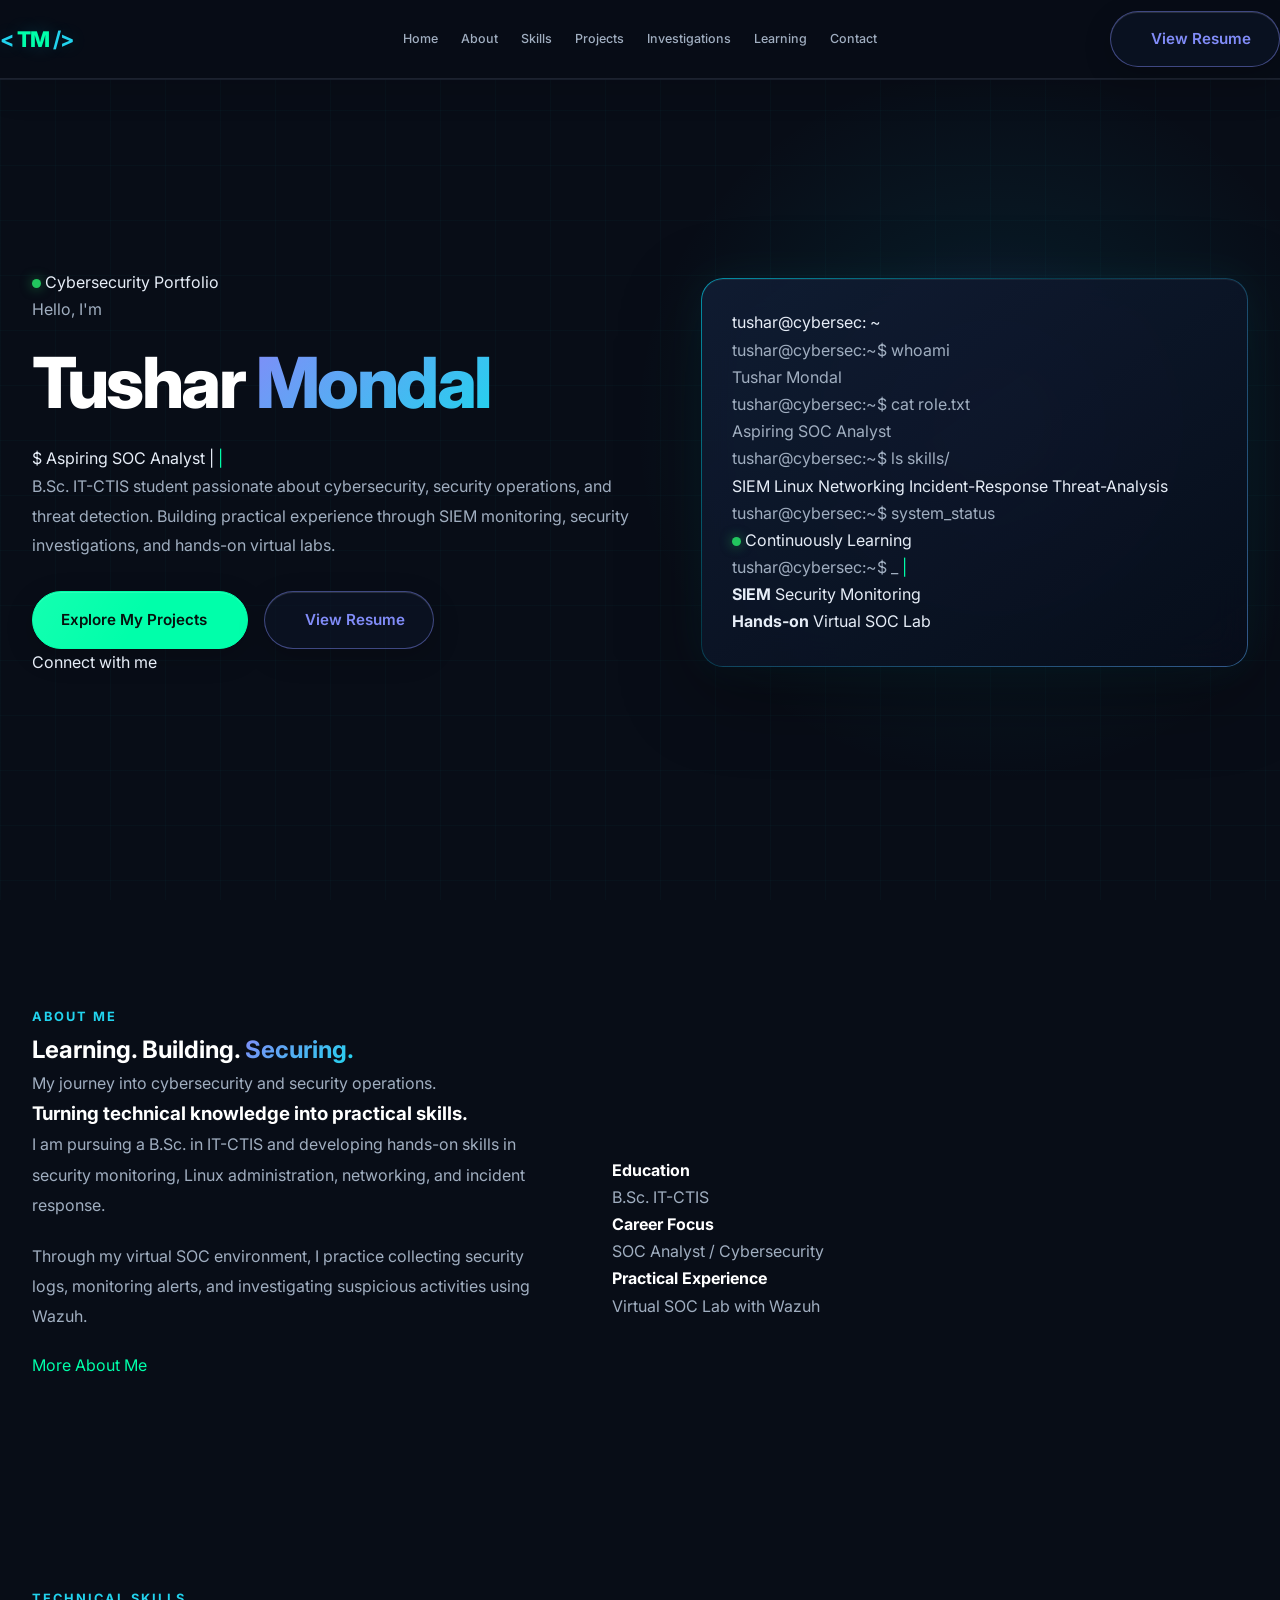
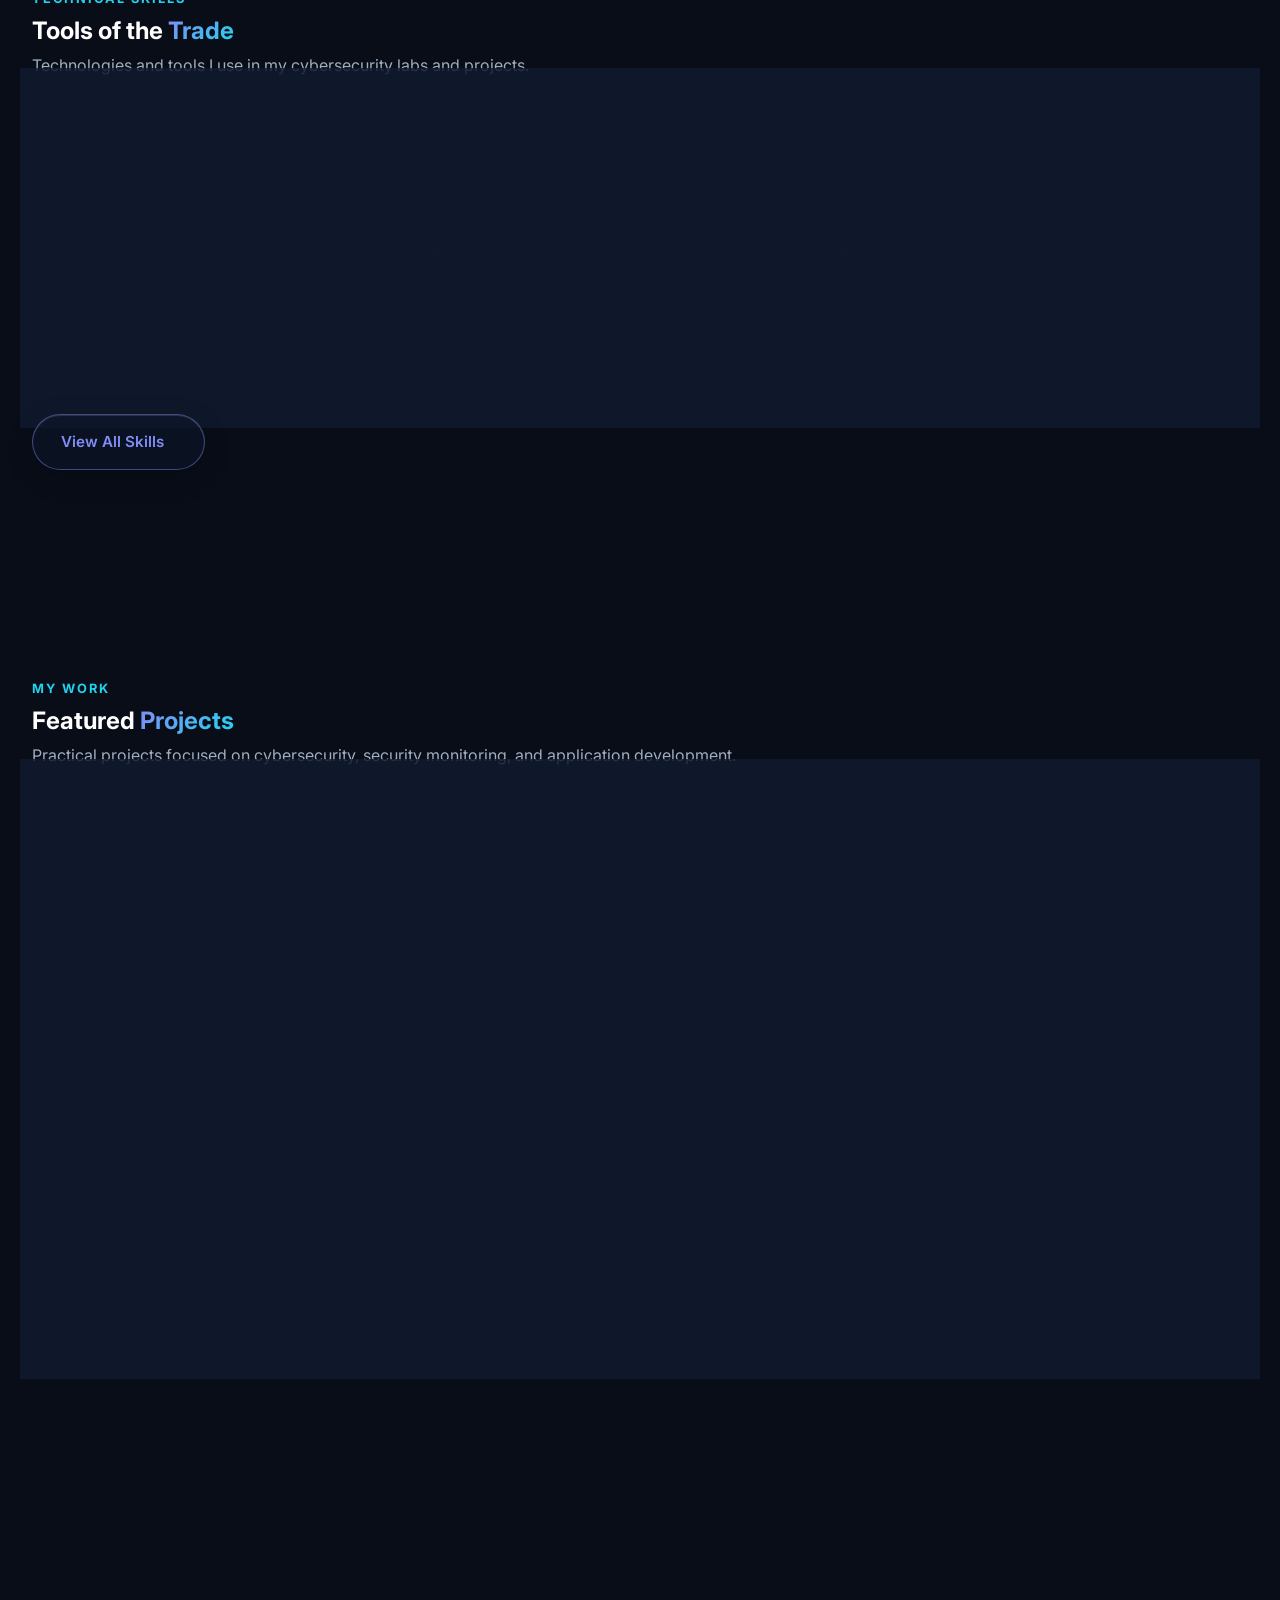
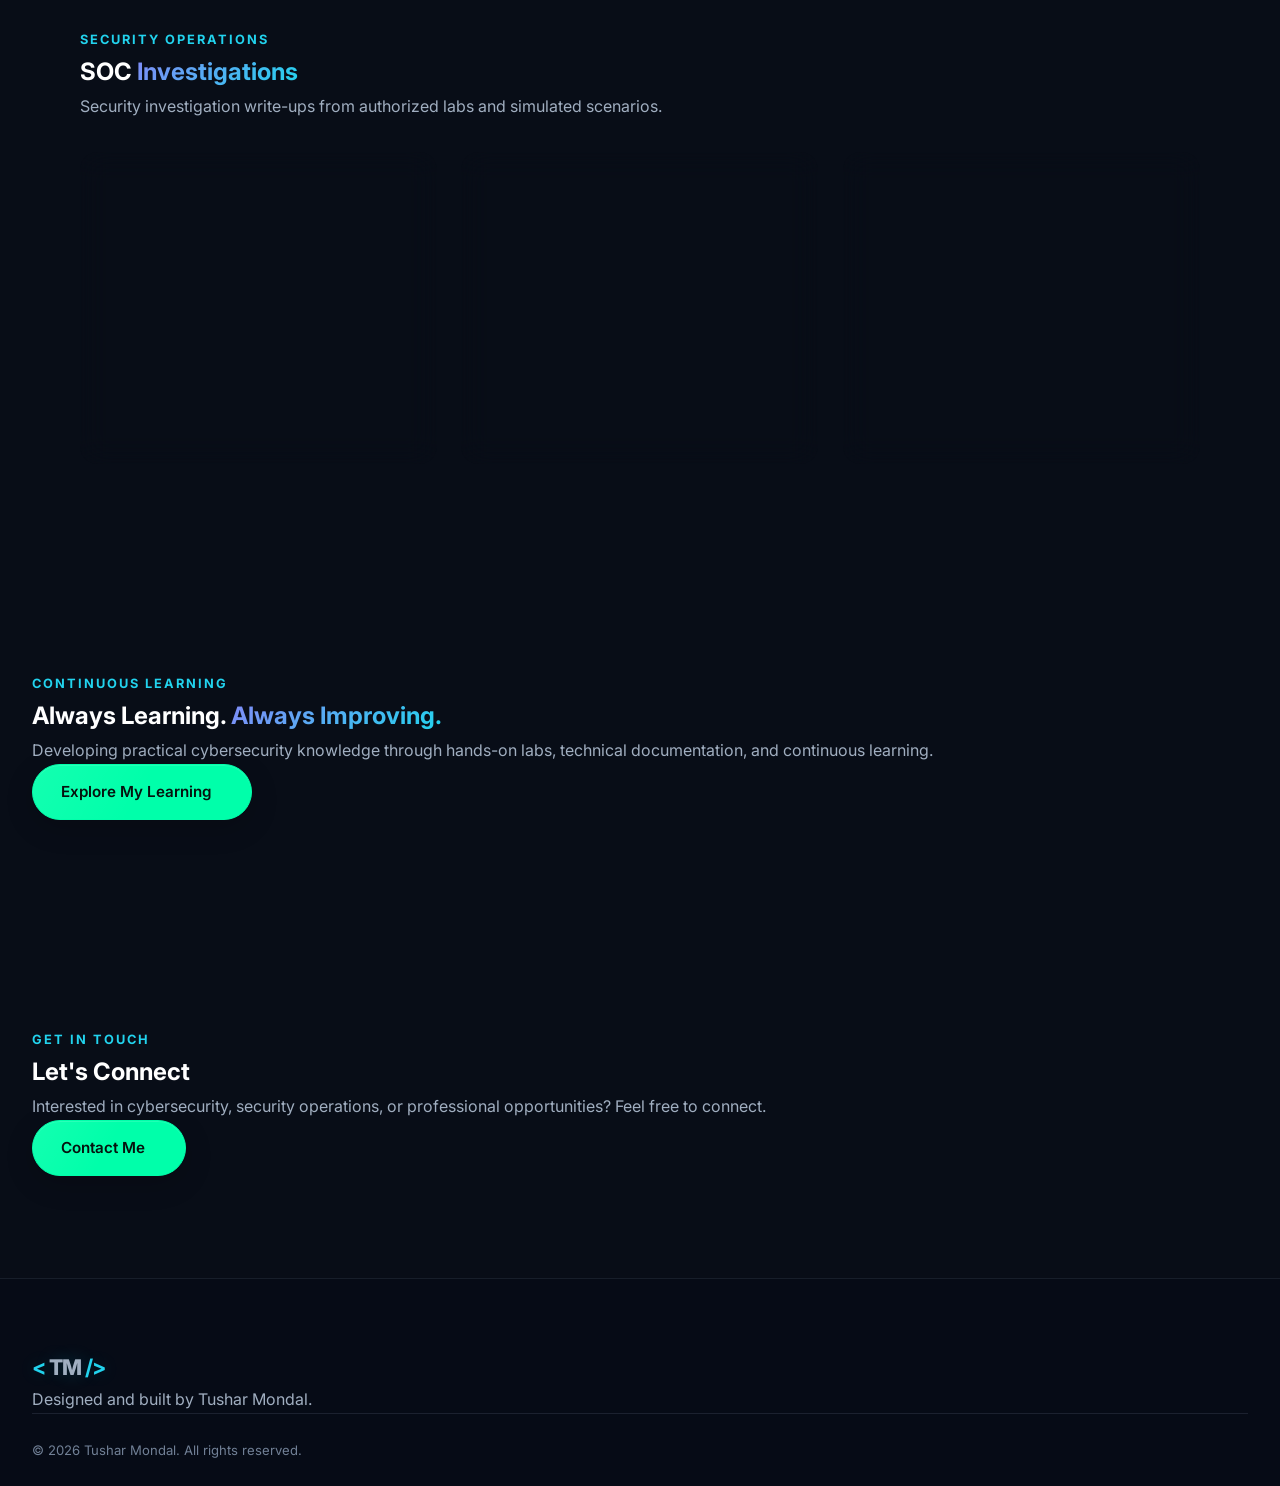
==== commit 2f1a1c8d: "Add files via upload" ====
--- a/index.html
+++ b/index.html
@@ -555,17 +555,7 @@
             </div>
 
 
-            <!-- Scroll Indicator -->
-
-            <a href="#about-preview"
-               class="scroll-indicator"
-               aria-label="Scroll to about section">
-
-                <span>Scroll to explore</span>
-
-                <i data-lucide="chevrons-down"></i>
-
-            </a>
+            
 
         </section>
 
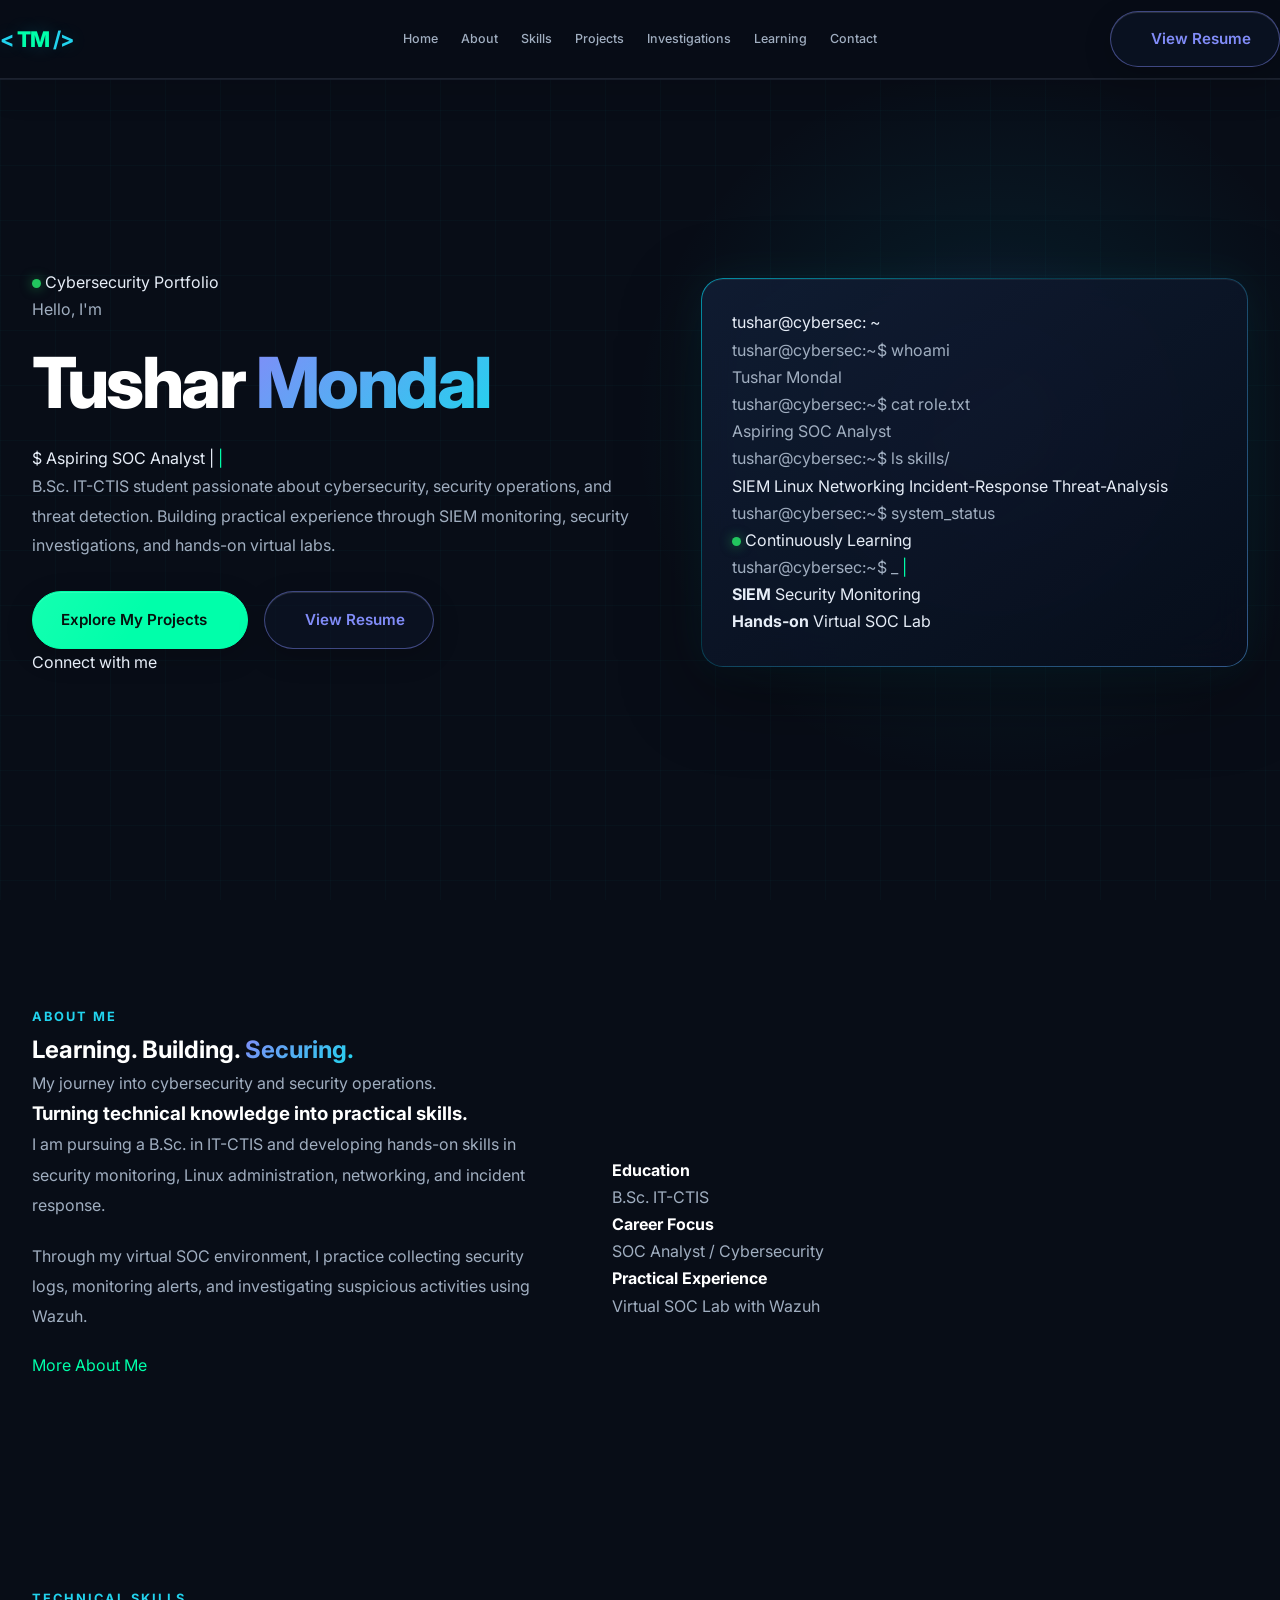
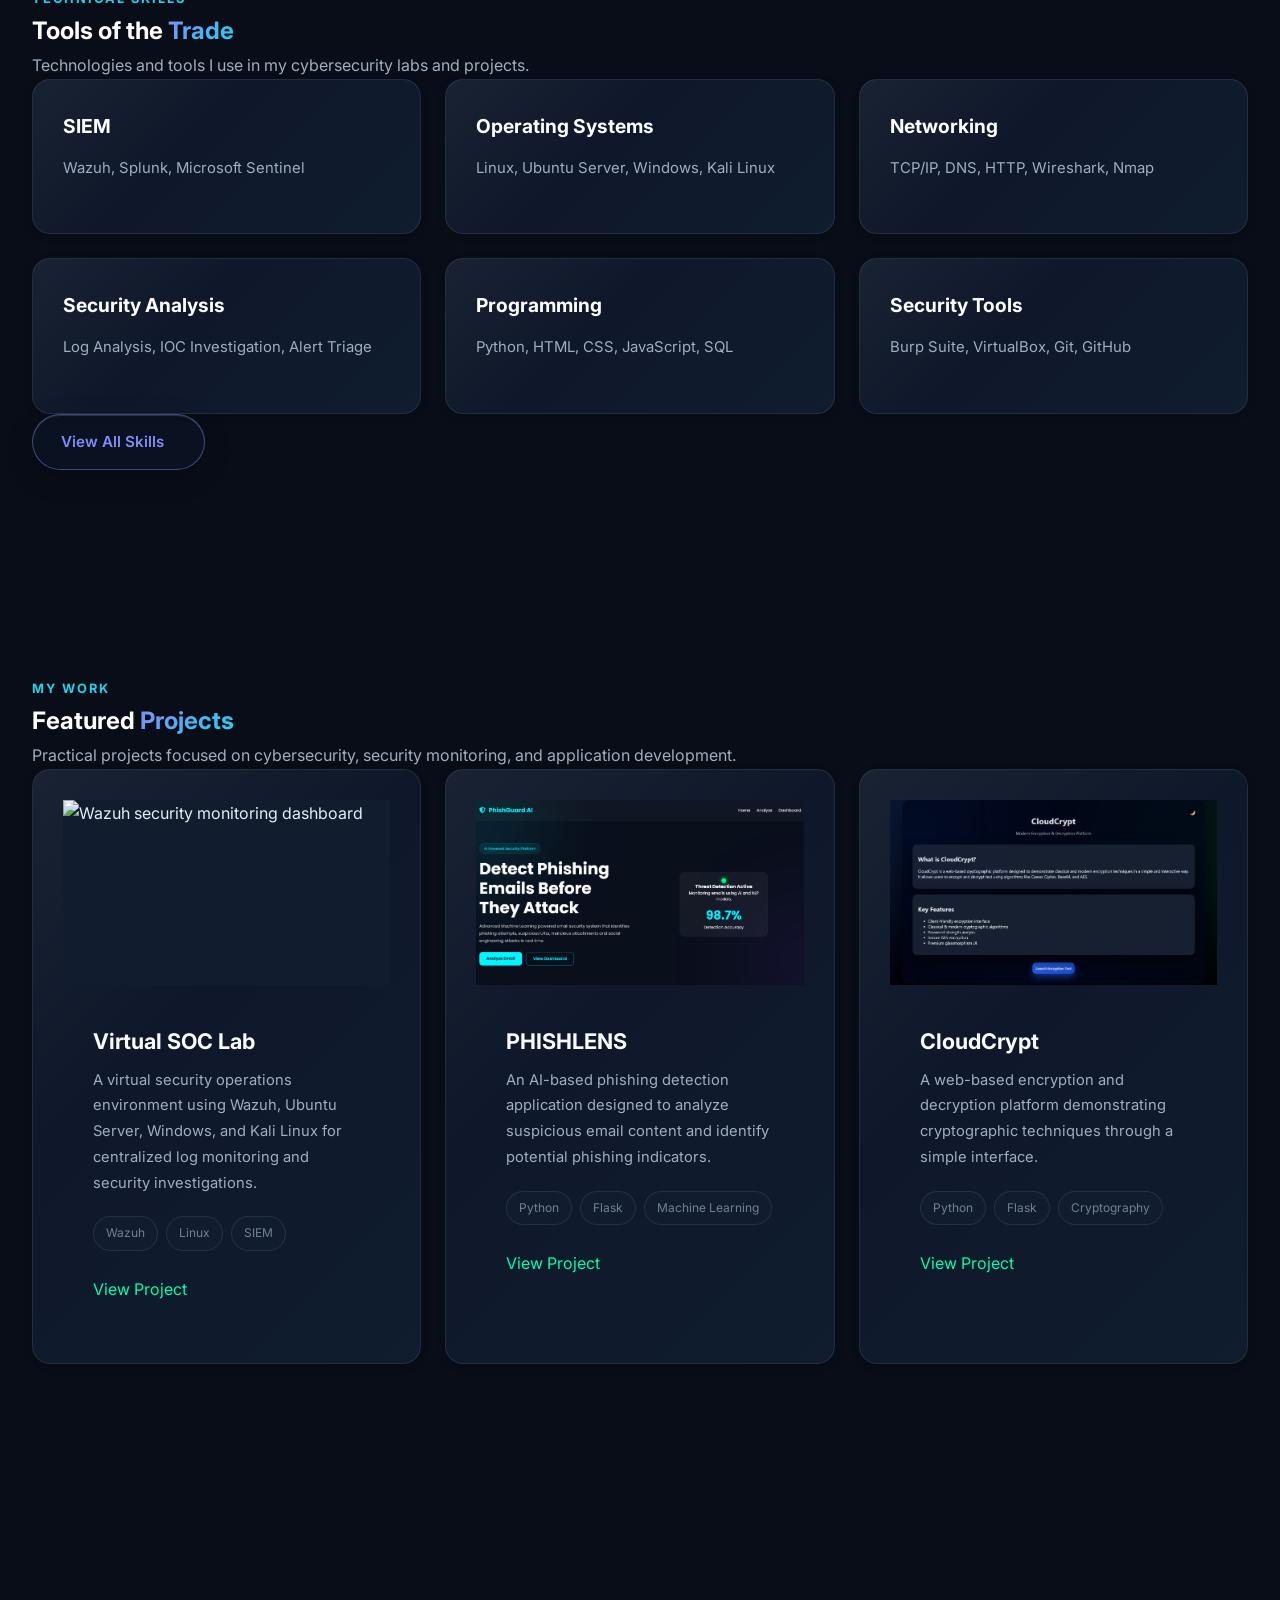
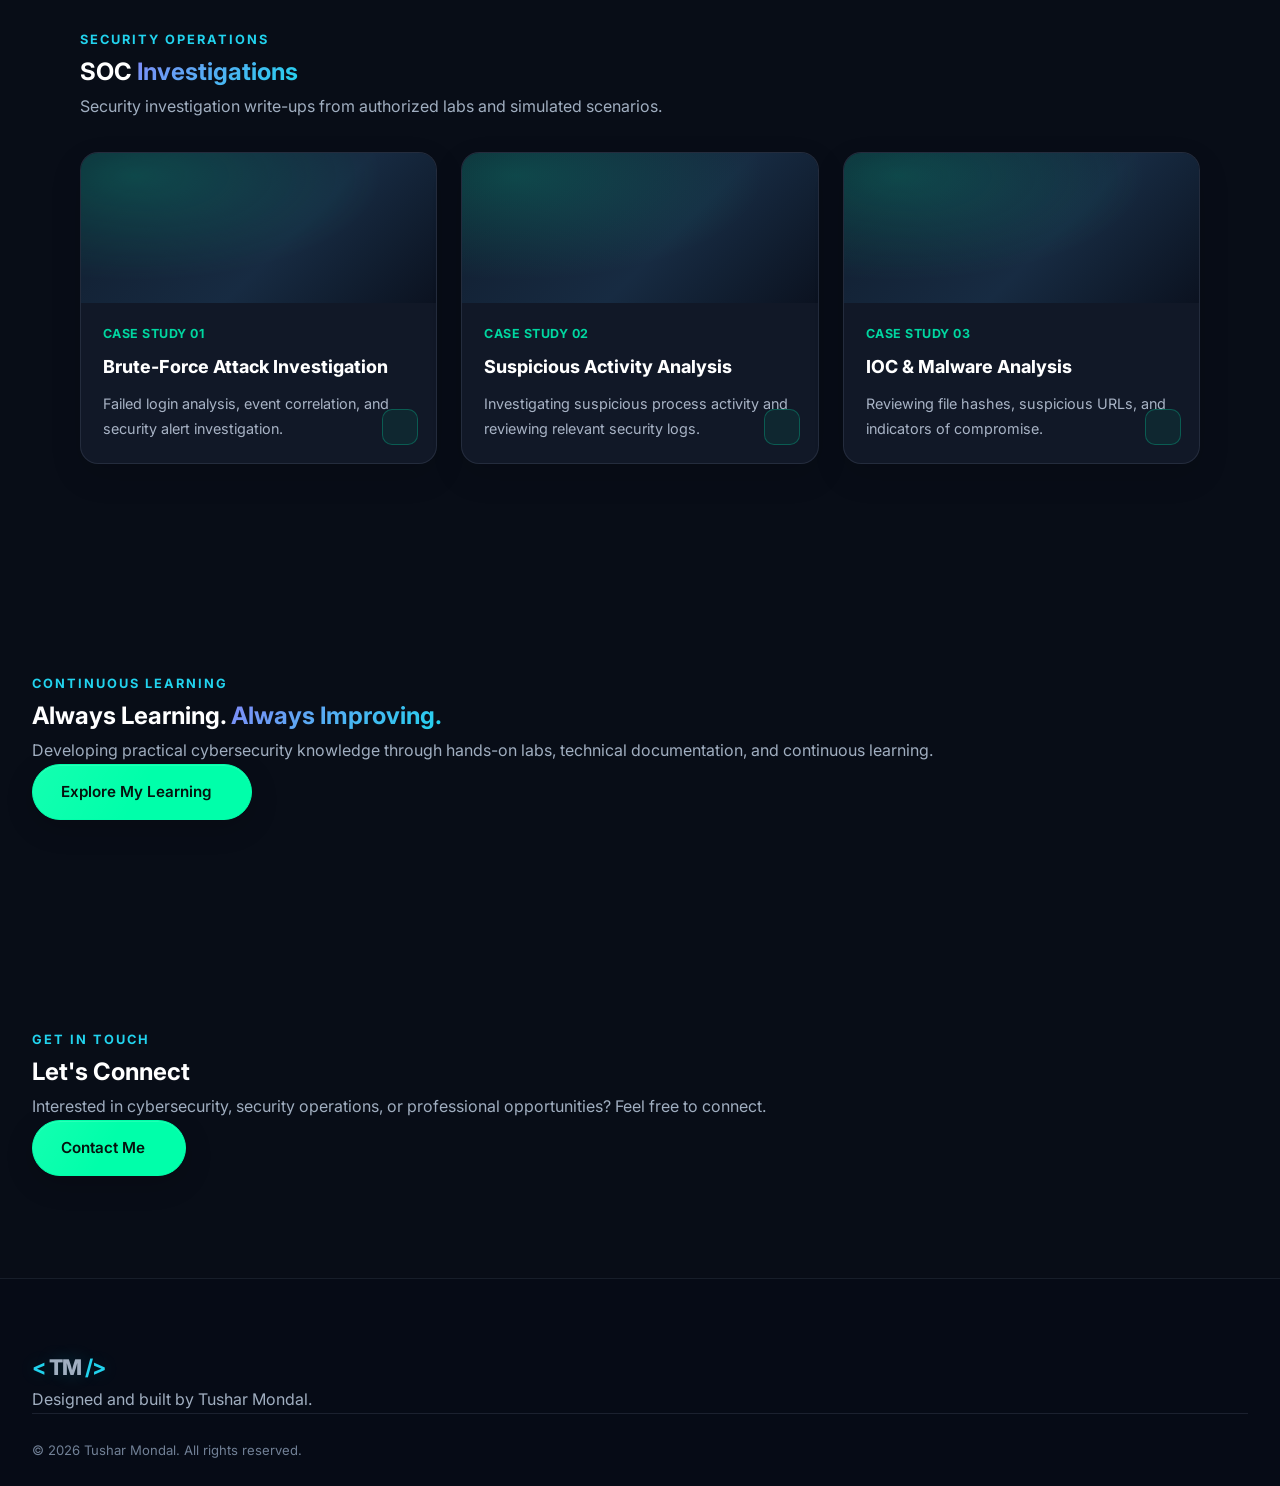
==== commit be3d0385: "Add files via upload" ====
--- a/index.html
+++ b/index.html
@@ -17,6 +17,8 @@
     <!-- Google Fonts -->
     <link rel="preconnect" href="https://fonts.googleapis.com">
     <link rel="preconnect" href="https://fonts.gstatic.com" crossorigin>
+
+    <link rel="icon" type="image/png" href="./assets/images/favicon.png">
 
     <link
         href="https://fonts.googleapis.com/css2?family=Inter:wght@400;500;600;700;800&family=JetBrains+Mono:wght@400;500;600&display=swap"
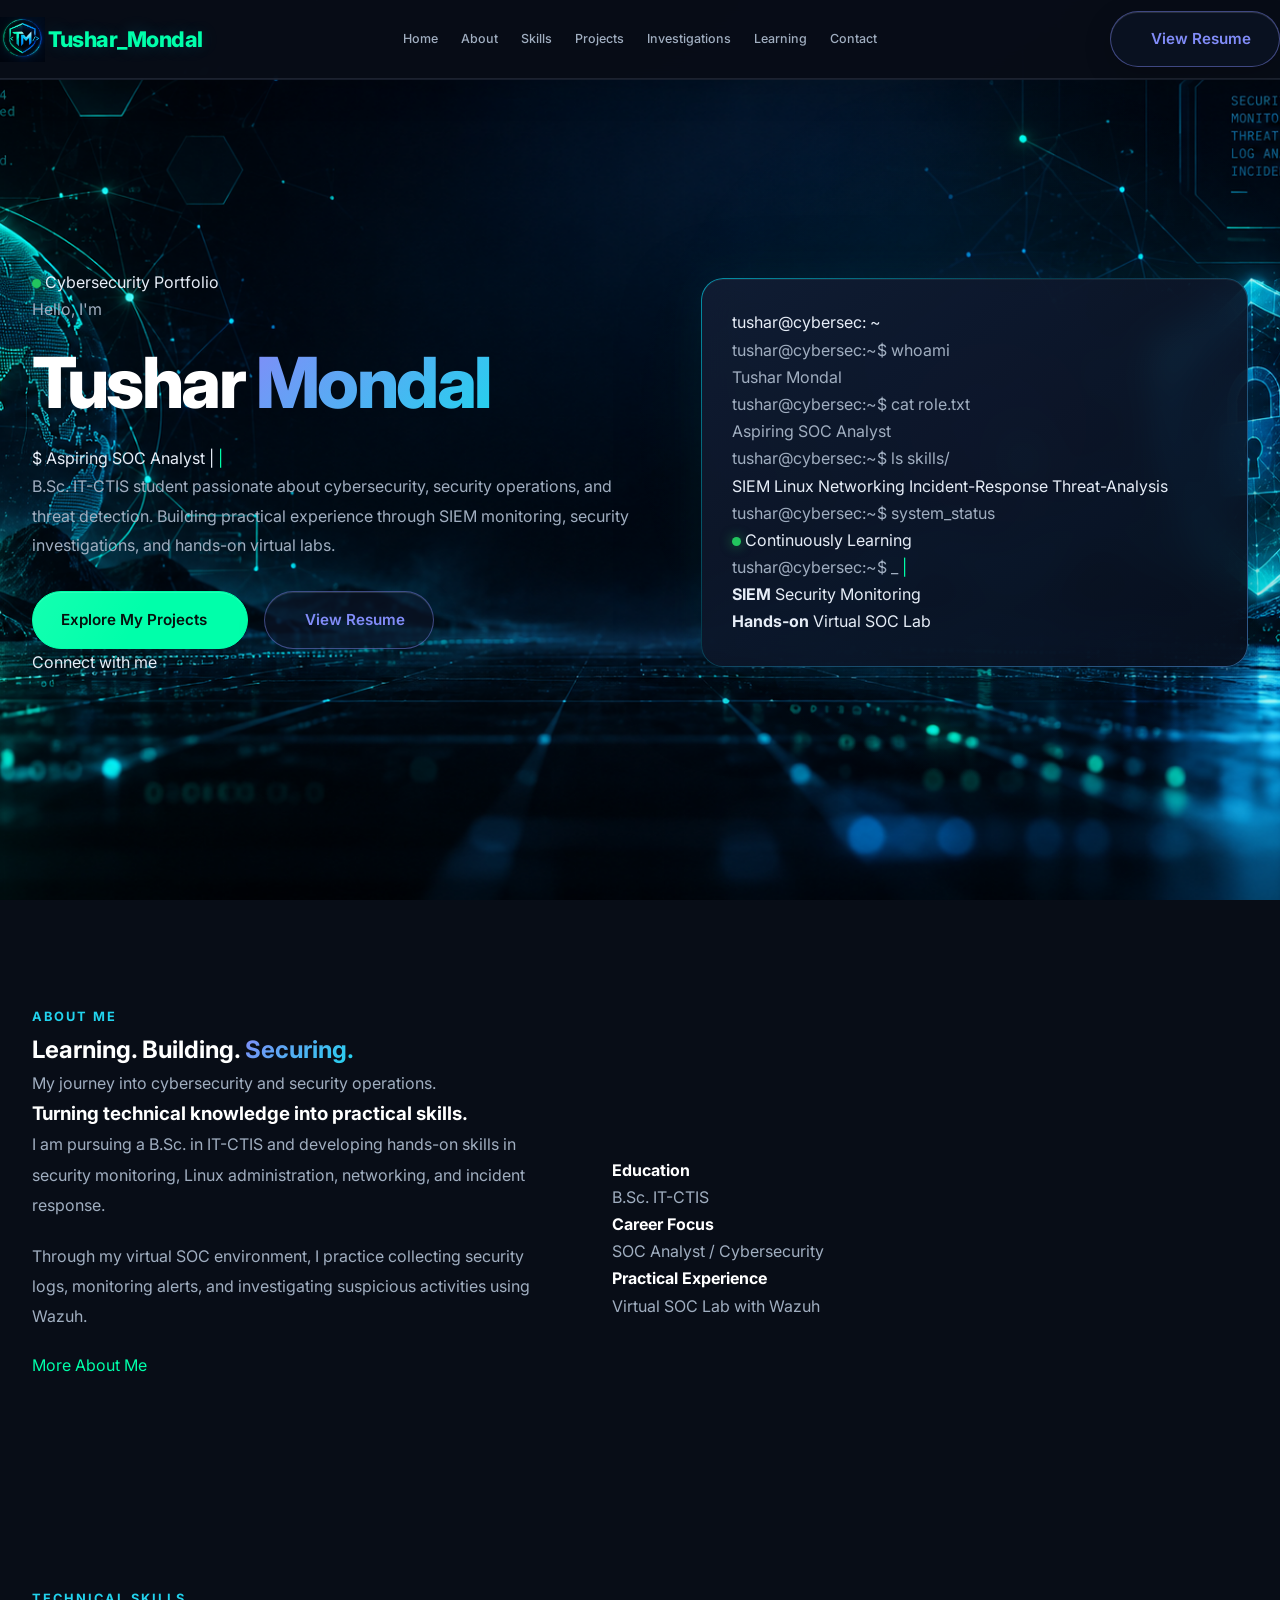
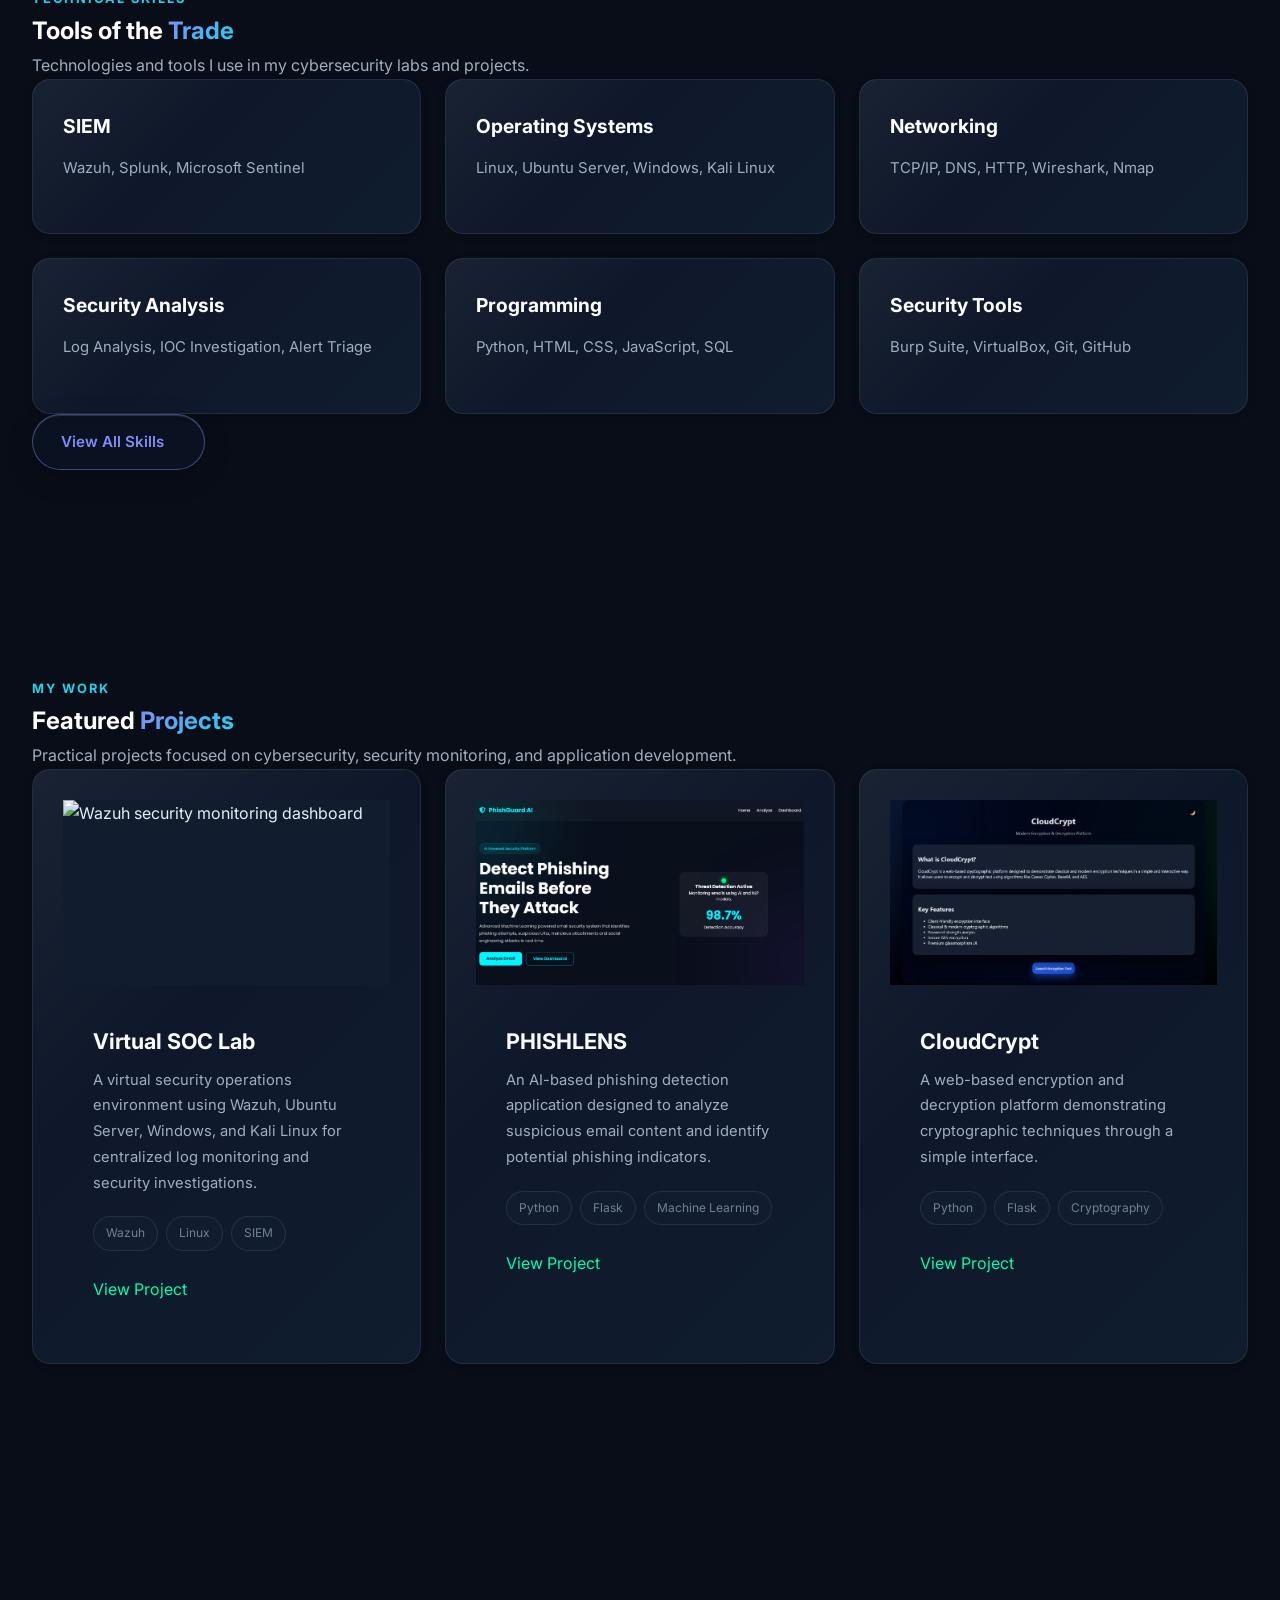
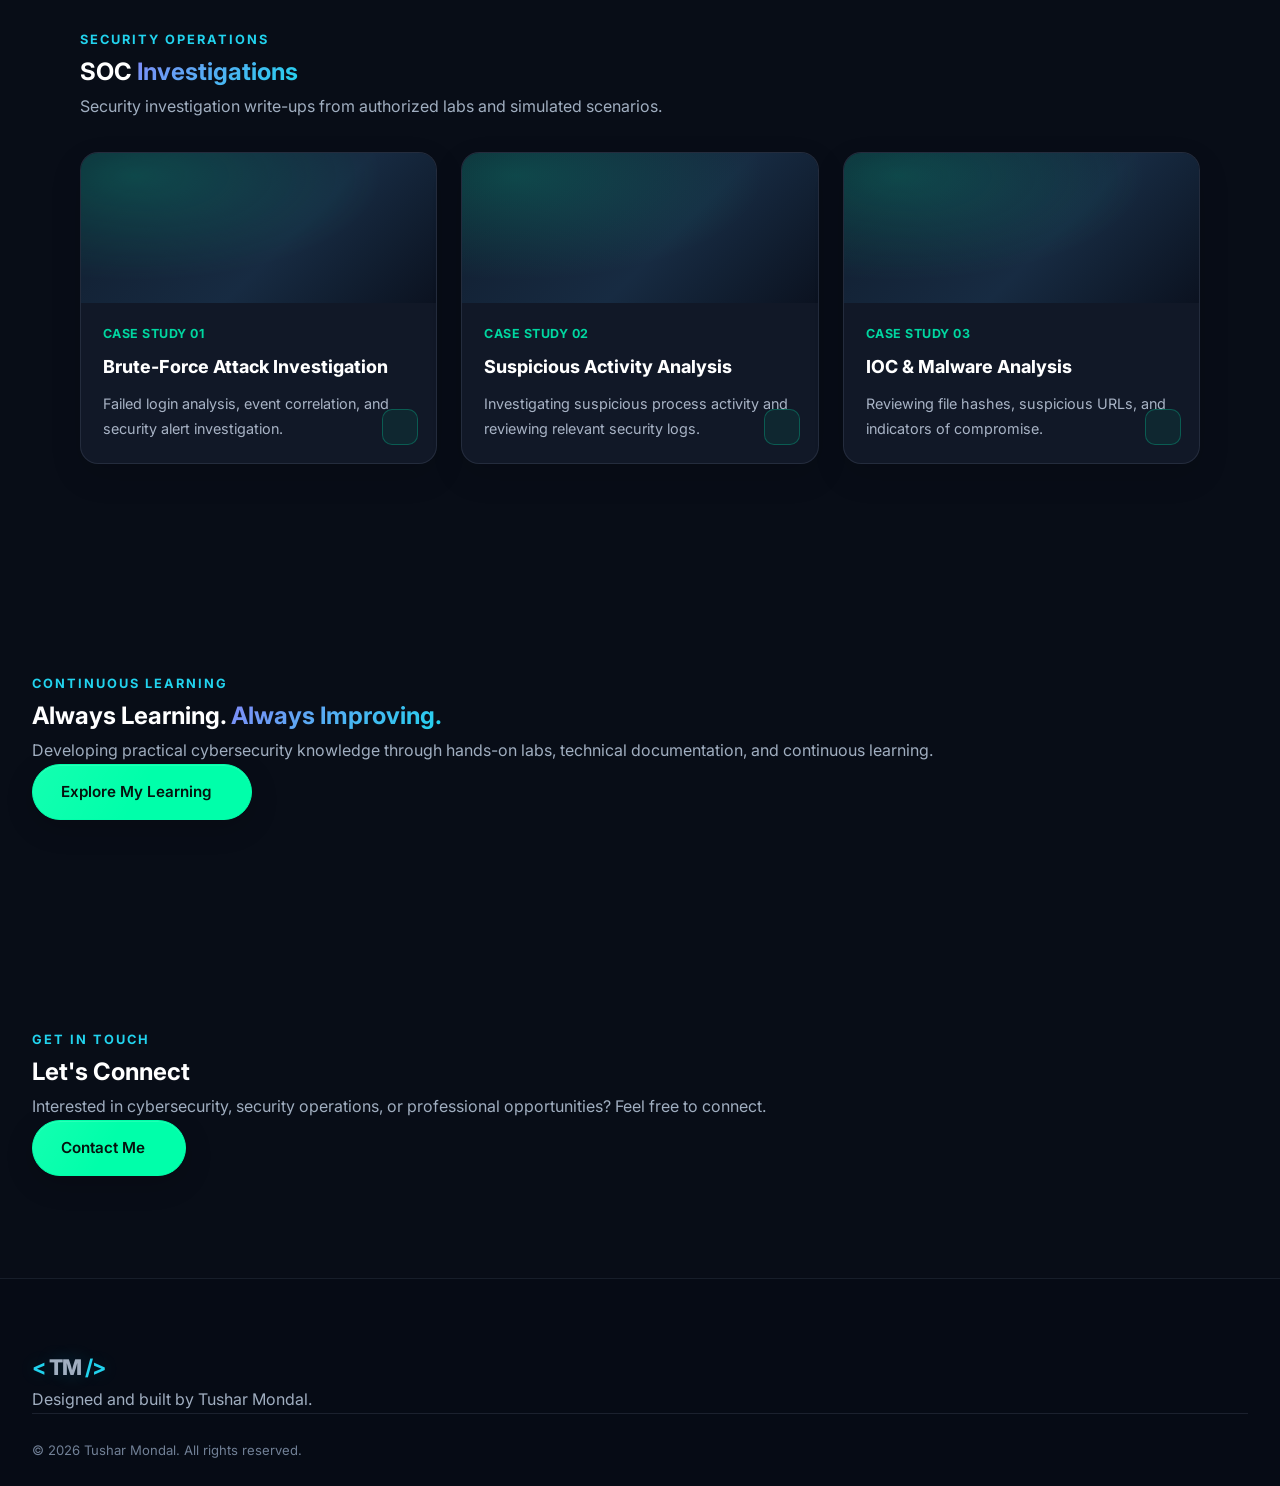
==== commit ba85d0c9: "Add files via upload" ====
--- a/index.html
+++ b/index.html
@@ -18,7 +18,7 @@
     <link rel="preconnect" href="https://fonts.googleapis.com">
     <link rel="preconnect" href="https://fonts.gstatic.com" crossorigin>
 
-    <link rel="icon" type="image/png" href="./assets/images/favicon.png">
+    
 
     <link
         href="https://fonts.googleapis.com/css2?family=Inter:wght@400;500;600;700;800&family=JetBrains+Mono:wght@400;500;600&display=swap"
@@ -257,10 +257,9 @@
 
         <nav class="navbar container">
 
-            <a href="index.html" class="logo" aria-label="Tushar Mondal Home">
-                <span class="logo-bracket">&lt;</span>
-                TM
-                <span class="logo-bracket">/&gt;</span>
+            <a href="index.html" class="logo">
+                <img src="assets/images/favicon.png" alt="Tushar Mondal">
+                Tushar_Mondal
             </a>
 
             <div class="nav-links" id="navLinks">
--- a/css/style.css
+++ b/css/style.css
@@ -1,4198 +1,4235 @@
-
-/* =========================================================
-   TUSHAR MONDAL - CYBERSECURITY PORTFOLIO
-   File: css/style.css
-   Main stylesheet
-========================================================= */
-
-
-/* =========================================================
-   1. GOOGLE FONTS & ROOT VARIABLES
-========================================================= */
-
-@import url('https://fonts.googleapis.com/css2?family=Inter:wght@400;500;600;700;800&display=swap');
-
-:root {
-
-    /* Brand Colors */
-
-    --primary: #6366f1;
-    --primary-dark: #4f46e5;
-    --primary-light: #818cf8;
-
-    --secondary: #06b6d4;
-    --accent: #22d3ee;
-
-    /* Backgrounds */
-
-    --bg-primary: #0b1120;
-    --bg-secondary: #111827;
-    --bg-tertiary: #172033;
-
-    /* Text */
-
-    --text-primary: #f8fafc;
-    --text-secondary: #cbd5e1;
-    --text-muted: #94a3b8;
-
-    /* Borders */
-
-    --border-color: rgba(148, 163, 184, 0.15);
-    --border-hover: rgba(99, 102, 241, 0.5);
-
-    /* Status Colors */
-
-    --success: #22c55e;
-    --warning: #f59e0b;
-    --danger: #ef4444;
-
-    /* Gradients */
-
-    --gradient-primary: linear-gradient(
-        135deg,
-        #6366f1 0%,
-        #06b6d4 100%
-    );
-
-    --gradient-text: linear-gradient(
-        135deg,
-        #818cf8 0%,
-        #22d3ee 100%
-    );
-
-    /* Shadows */
-
-    --shadow-sm: 0 4px 12px rgba(0, 0, 0, 0.15);
-
-    --shadow-md: 0 10px 30px rgba(0, 0, 0, 0.2);
-
-    --shadow-lg: 0 20px 50px rgba(0, 0, 0, 0.3);
-
-    --shadow-primary: 0 10px 30px rgba(99, 102, 241, 0.2);
-
-    /* Layout */
-
-    --container-width: 1200px;
-
-    --header-height: 80px;
-
-    --section-padding: 100px;
-
-    /* Border Radius */
-
-    --radius-sm: 8px;
-    --radius-md: 14px;
-    --radius-lg: 20px;
-    --radius-xl: 28px;
-    --radius-full: 999px;
-
-    /* Transitions */
-
-    --transition-fast: 0.2s ease;
-    --transition-normal: 0.3s ease;
-    --transition-slow: 0.5s ease;
-
-}
-
-
-/* =========================================================
-   2. RESET & GLOBAL STYLES
-========================================================= */
-
-*,
-*::before,
-*::after {
-
-    margin: 0;
-    padding: 0;
-
-    box-sizing: border-box;
-
-}
-
-
-html {
-
-    scroll-behavior: smooth;
-
-    scroll-padding-top: 100px;
-
-    font-size: 16px;
-
-}
-
-
-body {
-
-    font-family: 'Inter', sans-serif;
-
-    background: var(--bg-primary);
-
-    color: var(--text-primary);
-
-    line-height: 1.7;
-
-    overflow-x: hidden;
-
-    transition:
-        background var(--transition-normal),
-        color var(--transition-normal);
-
-}
-
-
-body,
-button,
-input,
-textarea,
-select {
-
-    font-family: 'Inter', sans-serif;
-
-}
-
-
-img {
-
-    max-width: 100%;
-
-    height: auto;
-
-    display: block;
-
-}
-
-
-a {
-
-    color: inherit;
-
-    text-decoration: none;
-
-    transition: color var(--transition-normal);
-
-}
-
-
-button {
-
-    font: inherit;
-
-    cursor: pointer;
-
-    border: none;
-
-}
-
-
-input,
-textarea,
-select {
-
-    font: inherit;
-
-}
-
-
-ul,
-ol {
-
-    list-style: none;
-
-}
-
-
-button,
-input,
-textarea,
-select {
-
-    outline-offset: 4px;
-
-}
-
-
-button:focus-visible,
-a:focus-visible,
-input:focus-visible,
-textarea:focus-visible,
-select:focus-visible {
-
-    outline: 2px solid var(--accent);
-
-    outline-offset: 4px;
-
-}
-
-
-::selection {
-
-    background: var(--primary);
-
-    color: #ffffff;
-
-}
-
-
-/* =========================================================
-   3. SHARED LAYOUT
-========================================================= */
-
-.container {
-
-    width: min(
-        var(--container-width),
-        calc(100% - 48px)
-    );
-
-    margin-inline: auto;
-
-}
-
-
-.section {
-
-    padding-block: var(--section-padding);
-
-    position: relative;
-
-}
-
-
-.section-header {
-
-    text-align: center;
-
-    max-width: 750px;
-
-    margin: 0 auto 60px;
-
-}
-
-
-.section-title {
-
-    font-size: clamp(2rem, 4vw, 3rem);
-
-    font-weight: 800;
-
-    line-height: 1.2;
-
-    letter-spacing: -1.5px;
-
-    margin: 18px 0;
-
-}
-
-
-.section-description {
-
-    font-size: 1rem;
-
-    color: var(--text-secondary);
-
-    line-height: 1.9;
-
-    max-width: 750px;
-
-}
-
-
-.section-header .section-description {
-
-    margin-inline: auto;
-
-}
-
-
-.section-label {
-
-    display: inline-flex;
-
-    align-items: center;
-
-    gap: 10px;
-
-    color: var(--accent);
-
-    font-size: 0.8rem;
-
-    font-weight: 700;
-
-    letter-spacing: 2px;
-
-    text-transform: uppercase;
-
-}
-
-
-.gradient-text {
-
-    background: var(--gradient-text);
-
-    -webkit-background-clip: text;
-
-    background-clip: text;
-
-    -webkit-text-fill-color: transparent;
-
-    color: transparent;
-
-}
-
-
-.text-center {
-
-    text-align: center;
-
-}
-
-
-.mt-1 {
-
-    margin-top: 10px;
-
-}
-
-
-.mt-2 {
-
-    margin-top: 20px;
-
-}
-
-
-.mt-3 {
-
-    margin-top: 30px;
-
-}
-
-
-.mb-1 {
-
-    margin-bottom: 10px;
-
-}
-
-
-.mb-2 {
-
-    margin-bottom: 20px;
-
-}
-
-
-.mb-3 {
-
-    margin-bottom: 30px;
-
-}
-
-
-/* =========================================================
-   4. STATUS INDICATOR
-========================================================= */
-
-.status-dot {
-
-    display: inline-block;
-
-    width: 9px;
-
-    height: 9px;
-
-    min-width: 9px;
-
-    background: var(--success);
-
-    border-radius: 50%;
-
-    box-shadow: 0 0 12px rgba(34, 197, 94, 0.6);
-
-}
-
-
-/* =========================================================
-   5. HEADER & NAVIGATION
-========================================================= */
-
-.header {
-
-    position: fixed;
-
-    top: 0;
-    left: 0;
-
-    width: 100%;
-
-    height: var(--header-height);
-
-    z-index: 1000;
-
-    background: rgba(11, 17, 32, 0.85);
-
-    border-bottom: 1px solid transparent;
-
-    backdrop-filter: blur(18px);
-
-    -webkit-backdrop-filter: blur(18px);
-
-    transition:
-        background var(--transition-normal),
-        border-color var(--transition-normal),
-        box-shadow var(--transition-normal);
-
-}
-
-
-.header.scrolled {
-
-    border-bottom-color: var(--border-color);
-
-    box-shadow: var(--shadow-sm);
-
-}
-
-
-.navbar {
-
-    height: 100%;
-
-    display: flex;
-
-    align-items: center;
-
-    justify-content: space-between;
-
-    gap: 30px;
-
-}
-
-
-/* Logo */
-
-.logo {
-
-    display: inline-flex;
-
-    align-items: center;
-
-    gap: 3px;
-
-    font-size: 1.35rem;
-
-    font-weight: 800;
-
-    white-space: nowrap;
-
-    letter-spacing: -0.5px;
-
-}
-
-
-.logo-bracket {
-
-    color: var(--accent);
-
-    font-weight: 700;
-
-}
-
-
-/* Navigation Links */
-
-.nav-menu {
-
-    display: flex;
-
-    align-items: center;
-
-    gap: 28px;
-
-}
-
-
-.nav-link {
-
-    position: relative;
-
-    color: var(--text-secondary);
-
-    font-size: 0.88rem;
-
-    font-weight: 500;
-
-    padding-block: 8px;
-
-    transition: color var(--transition-normal);
-
-}
-
-
-.nav-link::after {
-
-    content: "";
-
-    position: absolute;
-
-    left: 0;
-    bottom: 0;
-
-    width: 0;
-
-    height: 2px;
-
-    background: var(--gradient-primary);
-
-    border-radius: var(--radius-full);
-
-    transition: width var(--transition-normal);
-
-}
-
-
-.nav-link:hover,
-.nav-link.active {
-
-    color: var(--text-primary);
-
-}
-
-
-.nav-link:hover::after,
-.nav-link.active::after {
-
-    width: 100%;
-
-}
-
-
-/* Navigation Actions */
-
-.nav-actions {
-
-    display: flex;
-
-    align-items: center;
-
-    gap: 12px;
-
-}
-
-
-.theme-toggle,
-.menu-toggle {
-
-    display: flex;
-
-    align-items: center;
-
-    justify-content: center;
-
-    width: 42px;
-
-    height: 42px;
-
-    border-radius: 50%;
-
-    background: var(--bg-tertiary);
-
-    border: 1px solid var(--border-color);
-
-    color: var(--text-primary);
-
-    font-size: 1rem;
-
-    transition:
-        background var(--transition-normal),
-        color var(--transition-normal),
-        border-color var(--transition-normal),
-        transform var(--transition-normal);
-
-}
-
-
-.theme-toggle:hover,
-.menu-toggle:hover {
-
-    background: var(--primary);
-
-    border-color: var(--primary);
-
-    color: #ffffff;
-
-    transform: translateY(-2px);
-
-}
-
-
-.menu-toggle {
-
-    display: none;
-
-}
-
-
-/* =========================================================
-   6. BUTTONS
-========================================================= */
-
-.btn {
-
-    display: inline-flex;
-
-    align-items: center;
-
-    justify-content: center;
-
-    gap: 12px;
-
-    padding: 14px 28px;
-
-    border-radius: var(--radius-full);
-
-    font-size: 0.95rem;
-
-    font-weight: 600;
-
-    border: 1px solid transparent;
-
-    transition:
-        background var(--transition-normal),
-        color var(--transition-normal),
-        border-color var(--transition-normal),
-        transform var(--transition-normal),
-        box-shadow var(--transition-normal);
-
-    cursor: pointer;
-
-}
-
-
-.btn i {
-
-    font-size: 0.9rem;
-
-    transition: transform var(--transition-normal);
-
-}
-
-
-.btn:hover i {
-
-    transform: translateX(4px);
-
-}
-
-
-.btn-primary {
-
-    background: var(--gradient-primary);
-
-    color: #ffffff;
-
-    box-shadow: var(--shadow-primary);
-
-}
-
-
-.btn-primary:hover {
-
-    transform: translateY(-3px);
-
-    box-shadow: 0 15px 35px rgba(99, 102, 241, 0.35);
-
-}
-
-
-.btn-secondary {
-
-    background: transparent;
-
-    border-color: var(--border-color);
-
-    color: var(--text-primary);
-
-}
-
-
-.btn-secondary:hover {
-
-    border-color: var(--primary);
-
-    background: rgba(99, 102, 241, 0.08);
-
-    transform: translateY(-3px);
-
-}
-
-
-.btn-outline {
-
-    background: transparent;
-
-    border: 1px solid var(--primary);
-
-    color: var(--primary-light);
-
-}
-
-
-.btn-outline:hover {
-
-    background: var(--primary);
-
-    color: #ffffff;
-
-}
-
-
-.btn-sm {
-
-    padding: 10px 20px;
-
-    font-size: 0.85rem;
-
-}
-
-
-.btn-lg {
-
-    padding: 17px 36px;
-
-    font-size: 1rem;
-
-}
-
-
-.btn-block {
-
-    width: 100%;
-
-}
-
-
-/* =========================================================
-   7. HERO SECTION
-========================================================= */
-
-.hero {
-
-    min-height: 100vh;
-
-    display: flex;
-
-    align-items: center;
-
-    position: relative;
-
-    padding-top: calc(var(--header-height) + 60px);
-
-    padding-bottom: 80px;
-
-    overflow: hidden;
-
-}
-
-
-.hero::before {
-
-    content: "";
-
-    position: absolute;
-
-    top: 0;
-    right: -10%;
-
-    width: 600px;
-    height: 600px;
-
-    background: radial-gradient(
-        circle,
-        rgba(99, 102, 241, 0.14) 0%,
-        transparent 70%
-    );
-
-    pointer-events: none;
-
-}
-
-
-.hero-content {
-
-    position: relative;
-
-    z-index: 2;
-
-    max-width: 800px;
-
-}
-
-
-.hero-title {
-
-    font-size: clamp(2.8rem, 6vw, 5.5rem);
-
-    font-weight: 800;
-
-    line-height: 1.1;
-
-    letter-spacing: -3px;
-
-    margin: 25px 0;
-
-}
-
-
-.hero-description {
-
-    max-width: 650px;
-
-    font-size: 1.1rem;
-
-    color: var(--text-secondary);
-
-    line-height: 1.9;
-
-    margin-bottom: 35px;
-
-}
-
-
-.hero-buttons {
-
-    display: flex;
-
-    flex-wrap: wrap;
-
-    gap: 16px;
-
-    margin-top: 30px;
-
-}
-
-
-.hero-image {
-
-    position: relative;
-
-    z-index: 1;
-
-}
-
-
-.hero-image img {
-
-    width: 100%;
-
-    max-width: 450px;
-
-    margin-inline: auto;
-
-    border-radius: var(--radius-xl);
-
-    object-fit: cover;
-
-}
-
-
-.hero-stats {
-
-    display: flex;
-
-    flex-wrap: wrap;
-
-    gap: 40px;
-
-    margin-top: 60px;
-
-}
-
-
-.hero-stat h3 {
-
-    font-size: 2rem;
-
-    font-weight: 800;
-
-    color: var(--text-primary);
-
-}
-
-
-.hero-stat p {
-
-    color: var(--text-muted);
-
-    font-size: 0.85rem;
-
-}
-
-
-/* =========================================================
-   8. PAGE HERO & BREADCRUMB
-========================================================= */
-
-.page-hero {
-
-    position: relative;
-
-    padding-top: calc(var(--header-height) + 90px);
-
-    padding-bottom: 70px;
-
-    overflow: hidden;
-
-}
-
-
-.page-hero::before {
-
-    content: "";
-
-    position: absolute;
-
-    top: 0;
-    right: -15%;
-
-    width: 500px;
-    height: 500px;
-
-    background: radial-gradient(
-        circle,
-        rgba(99, 102, 241, 0.12) 0%,
-        transparent 70%
-    );
-
-    pointer-events: none;
-
-}
-
-
-.page-hero .container {
-
-    position: relative;
-
-    z-index: 1;
-
-}
-
-
-.breadcrumb {
-
-    display: flex;
-
-    align-items: center;
-
-    gap: 12px;
-
-    font-size: 0.85rem;
-
-    color: var(--text-muted);
-
-    margin-bottom: 30px;
-
-}
-
-
-.breadcrumb a {
-
-    color: var(--text-secondary);
-
-}
-
-
-.breadcrumb a:hover {
-
-    color: var(--accent);
-
-}
-
-
-.breadcrumb span:last-child {
-
-    color: var(--primary-light);
-
-}
-
-
-.page-title {
-
-    font-size: clamp(2.5rem, 5vw, 4.5rem);
-
-    font-weight: 800;
-
-    line-height: 1.15;
-
-    letter-spacing: -2px;
-
-    margin: 22px 0;
-
-}
-
-
-.page-description {
-
-    max-width: 760px;
-
-    color: var(--text-secondary);
-
-    font-size: 1.05rem;
-
-    line-height: 1.9;
-
-}
-
-
-/* =========================================================
-   9. GENERIC GRID LAYOUTS
-========================================================= */
-
-.grid {
-
-    display: grid;
-
-    gap: 25px;
-
-}
-
-
-.grid-2 {
-
-    grid-template-columns: repeat(2, minmax(0, 1fr));
-
-}
-
-
-.grid-3 {
-
-    grid-template-columns: repeat(3, minmax(0, 1fr));
-
-}
-
-
-.grid-4 {
-
-    grid-template-columns: repeat(4, minmax(0, 1fr));
-
-}
-
-
-/* =========================================================
-   10. CARDS
-========================================================= */
-
-.card {
-
-    background: var(--bg-secondary);
-
-    border: 1px solid var(--border-color);
-
-    border-radius: var(--radius-lg);
-
-    padding: 30px;
-
-    transition:
-        transform var(--transition-normal),
-        border-color var(--transition-normal),
-        box-shadow var(--transition-normal);
-
-}
-
-
-.card:hover {
-
-    transform: translateY(-6px);
-
-    border-color: var(--border-hover);
-
-    box-shadow: var(--shadow-md);
-
-}
-
-
-.card h3 {
-
-    font-size: 1.2rem;
-
-    font-weight: 700;
-
-    margin-bottom: 15px;
-
-}
-
-
-.card p {
-
-    color: var(--text-secondary);
-
-    line-height: 1.8;
-
-}
-
-
-/* =========================================================
-   11. ICON BOXES
-========================================================= */
-
-.icon-box {
-
-    display: flex;
-
-    align-items: center;
-
-    justify-content: center;
-
-    width: 60px;
-
-    height: 60px;
-
-    border-radius: var(--radius-md);
-
-    background: rgba(99, 102, 241, 0.12);
-
-    border: 1px solid rgba(99, 102, 241, 0.2);
-
-    color: var(--primary-light);
-
-    font-size: 1.5rem;
-
-    margin-bottom: 25px;
-
-}
-
-
-.icon-box-sm {
-
-    width: 45px;
-
-    height: 45px;
-
-    font-size: 1.1rem;
-
-    margin-bottom: 15px;
-
-}
-
-
-/* =========================================================
-   12. SKILLS SECTION
-========================================================= */
-
-.skills-grid {
-
-    display: grid;
-
-    grid-template-columns: repeat(2, minmax(0, 1fr));
-
-    gap: 25px;
-
-}
-
-
-.skill-card {
-
-    background: var(--bg-secondary);
-
-    border: 1px solid var(--border-color);
-
-    border-radius: var(--radius-lg);
-
-    padding: 30px;
-
-    transition:
-        transform var(--transition-normal),
-        border-color var(--transition-normal),
-        box-shadow var(--transition-normal);
-
-}
-
-
-.skill-card:hover {
-
-    transform: translateY(-5px);
-
-    border-color: var(--border-hover);
-
-    box-shadow: var(--shadow-md);
-
-}
-
-
-.skill-card-header {
-
-    display: flex;
-
-    align-items: center;
-
-    justify-content: space-between;
-
-    margin-bottom: 25px;
-
-}
-
-
-.skill-icon {
-
-    display: flex;
-
-    align-items: center;
-
-    justify-content: center;
-
-    width: 55px;
-
-    height: 55px;
-
-    border-radius: var(--radius-md);
-
-    background: rgba(99, 102, 241, 0.12);
-
-    color: var(--primary-light);
-
-    font-size: 1.4rem;
-
-}
-
-
-.skill-number {
-
-    color: var(--text-muted);
-
-    font-size: 0.85rem;
-
-    font-weight: 700;
-
-}
-
-
-.skill-card h3 {
-
-    font-size: 1.2rem;
-
-    font-weight: 700;
-
-    margin-bottom: 12px;
-
-}
-
-
-.skill-card p {
-
-    color: var(--text-secondary);
-
-    font-size: 0.93rem;
-
-    line-height: 1.8;
-
-    margin-bottom: 22px;
-
-}
-
-
-.skill-tags {
-
-    display: flex;
-
-    flex-wrap: wrap;
-
-    gap: 10px;
-
-}
-
-
-.skill-tags span {
-
-    display: inline-flex;
-
-    align-items: center;
-
-    padding: 7px 13px;
-
-    border-radius: var(--radius-full);
-
-    background: var(--bg-tertiary);
-
-    border: 1px solid var(--border-color);
-
-    color: var(--text-secondary);
-
-    font-size: 0.78rem;
-
-    font-weight: 500;
-
-}
-
-
-/* Skill Progress Bars */
-
-.skill-progress {
-
-    margin-top: 20px;
-
-}
-
-
-.skill-progress-header {
-
-    display: flex;
-
-    align-items: center;
-
-    justify-content: space-between;
-
-    margin-bottom: 10px;
-
-    font-size: 0.9rem;
-
-}
-
-
-.skill-progress-header span:last-child {
-
-    color: var(--text-muted);
-
-}
-
-
-.progress-bar {
-
-    width: 100%;
-
-    height: 8px;
-
-    background: var(--bg-tertiary);
-
-    border-radius: var(--radius-full);
-
-    overflow: hidden;
-
-}
-
-
-.progress-fill {
-
-    height: 100%;
-
-    width: 0;
-
-    background: var(--gradient-primary);
-
-    border-radius: var(--radius-full);
-
-}
-
-
-/* =========================================================
-   13. TOOLS GRID
-========================================================= */
-
-.tools-grid {
-
-    display: grid;
-
-    grid-template-columns: repeat(4, minmax(0, 1fr));
-
-    gap: 18px;
-
-}
-
-
-.tool-item {
-
-    display: flex;
-
-    align-items: center;
-
-    justify-content: center;
-
-    flex-direction: column;
-
-    gap: 15px;
-
-    min-height: 130px;
-
-    padding: 25px 15px;
-
-    background: var(--bg-secondary);
-
-    border: 1px solid var(--border-color);
-
-    border-radius: var(--radius-md);
-
-    color: var(--text-secondary);
-
-    font-size: 0.9rem;
-
-    font-weight: 600;
-
-    text-align: center;
-
-    transition:
-        transform var(--transition-normal),
-        border-color var(--transition-normal),
-        color var(--transition-normal);
-
-}
-
-
-.tool-item i {
-
-    font-size: 2rem;
-
-    color: var(--primary-light);
-
-}
-
-
-.tool-item:hover {
-
-    transform: translateY(-5px);
-
-    border-color: var(--primary);
-
-    color: var(--text-primary);
-
-}
-
-
-/* =========================================================
-   14. PROJECTS SECTION
-========================================================= */
-
-.projects-grid {
-
-    display: grid;
-
-    grid-template-columns: repeat(2, minmax(0, 1fr));
-
-    gap: 30px;
-
-}
-
-
-.project-card {
-
-    position: relative;
-
-    overflow: hidden;
-
-    background: var(--bg-secondary);
-
-    border: 1px solid var(--border-color);
-
-    border-radius: var(--radius-lg);
-
-    transition:
-        transform var(--transition-normal),
-        border-color var(--transition-normal),
-        box-shadow var(--transition-normal);
-
-}
-
-
-.project-card:hover {
-
-    transform: translateY(-7px);
-
-    border-color: var(--border-hover);
-
-    box-shadow: var(--shadow-lg);
-
-}
-
-
-.project-image {
-
-    position: relative;
-
-    overflow: hidden;
-
-    aspect-ratio: 16 / 9;
-
-    background: var(--bg-tertiary);
-
-}
-
-
-.project-image img {
-
-    width: 100%;
-
-    height: 100%;
-
-    object-fit: cover;
-
-    transition: transform var(--transition-slow);
-
-}
-
-
-.project-card:hover .project-image img {
-
-    transform: scale(1.05);
-
-}
-
-
-.project-content {
-
-    padding: 30px;
-
-}
-
-
-.project-category {
-
-    display: inline-flex;
-
-    align-items: center;
-
-    gap: 8px;
-
-    font-size: 0.75rem;
-
-    font-weight: 700;
-
-    color: var(--accent);
-
-    text-transform: uppercase;
-
-    letter-spacing: 1px;
-
-    margin-bottom: 15px;
-
-}
-
-
-.project-content h3 {
-
-    font-size: 1.35rem;
-
-    font-weight: 700;
-
-    margin-bottom: 15px;
-
-}
-
-
-.project-content p {
-
-    font-size: 0.92rem;
-
-    color: var(--text-secondary);
-
-    line-height: 1.8;
-
-    margin-bottom: 20px;
-
-}
-
-
-.project-tags {
-
-    display: flex;
-
-    flex-wrap: wrap;
-
-    gap: 8px;
-
-    margin-bottom: 25px;
-
-}
-
-
-.project-tags span {
-
-    padding: 6px 12px;
-
-    border-radius: var(--radius-full);
-
-    background: var(--bg-tertiary);
-
-    color: var(--text-muted);
-
-    border: 1px solid var(--border-color);
-
-    font-size: 0.75rem;
-
-}
-
-
-.project-links {
-
-    display: flex;
-
-    flex-wrap: wrap;
-
-    gap: 15px;
-
-}
-
-
-.project-link {
-
-    display: inline-flex;
-
-    align-items: center;
-
-    gap: 8px;
-
-    color: var(--primary-light);
-
-    font-size: 0.9rem;
-
-    font-weight: 600;
-
-}
-
-
-.project-link:hover {
-
-    color: var(--accent);
-
-}
-
-
-/* Project Filters */
-
-.project-filters {
-
-    display: flex;
-
-    flex-wrap: wrap;
-
-    justify-content: center;
-
-    gap: 12px;
-
-    margin-bottom: 45px;
-
-}
-
-
-.filter-btn {
-
-    padding: 10px 22px;
-
-    border-radius: var(--radius-full);
-
-    background: var(--bg-secondary);
-
-    border: 1px solid var(--border-color);
-
-    color: var(--text-secondary);
-
-    font-size: 0.85rem;
-
-    font-weight: 600;
-
-    transition:
-        background var(--transition-normal),
-        color var(--transition-normal),
-        border-color var(--transition-normal);
-
-}
-
-
-.filter-btn:hover,
-.filter-btn.active {
-
-    background: var(--primary);
-
-    color: #ffffff;
-
-    border-color: var(--primary);
-
-}
-
-
-/* =========================================================
-   15. INVESTIGATIONS & CASE STUDIES
-========================================================= */
-
-.investigations-grid {
-
-    display: grid;
-
-    grid-template-columns: repeat(2, minmax(0, 1fr));
-
-    gap: 25px;
-
-}
-
-
-.investigation-card {
-
-    background: var(--bg-secondary);
-
-    border: 1px solid var(--border-color);
-
-    border-radius: var(--radius-lg);
-
-    overflow: hidden;
-
-    transition:
-        transform var(--transition-normal),
-        border-color var(--transition-normal);
-
-}
-
-
-.investigation-card:hover {
-
-    transform: translateY(-5px);
-
-    border-color: var(--border-hover);
-
-}
-
-
-.investigation-image {
-
-    aspect-ratio: 16 / 9;
-
-    overflow: hidden;
-
-    background: var(--bg-tertiary);
-
-}
-
-
-.investigation-image img {
-
-    width: 100%;
-
-    height: 100%;
-
-    object-fit: cover;
-
-}
-
-
-.investigation-content {
-
-    padding: 28px;
-
-}
-
-
-.investigation-content h3 {
-
-    font-size: 1.2rem;
-
-    margin: 15px 0;
-
-}
-
-
-.investigation-content p {
-
-    color: var(--text-secondary);
-
-    font-size: 0.92rem;
-
-    line-height: 1.8;
-
-}
-
-
-.investigation-meta {
-
-    display: flex;
-
-    flex-wrap: wrap;
-
-    gap: 10px;
-
-    margin-bottom: 15px;
-
-}
-
-
-.investigation-meta span {
-
-    font-size: 0.75rem;
-
-    color: var(--text-muted);
-
-    background: var(--bg-tertiary);
-
-    border: 1px solid var(--border-color);
-
-    padding: 5px 10px;
-
-    border-radius: var(--radius-full);
-
-}
-
-
-.severity {
-
-    display: inline-flex;
-
-    align-items: center;
-
-    gap: 6px;
-
-    padding: 5px 12px;
-
-    border-radius: var(--radius-full);
-
-    font-size: 0.75rem;
-
-    font-weight: 700;
-
-}
-
-
-.severity-high {
-
-    background: rgba(239, 68, 68, 0.12);
-
-    color: #f87171;
-
-}
-
-
-.severity-medium {
-
-    background: rgba(245, 158, 11, 0.12);
-
-    color: #fbbf24;
-
-}
-
-
-.severity-low {
-
-    background: rgba(34, 197, 94, 0.12);
-
-    color: #4ade80;
-
-}
-
-
-/* =========================================================
-   16. WORKFLOW
-========================================================= */
-
-.workflow-grid {
-
-    display: grid;
-
-    grid-template-columns: repeat(4, minmax(0, 1fr));
-
-    gap: 22px;
-
-}
-
-
-.workflow-card {
-
-    position: relative;
-
-    padding: 30px 25px;
-
-    background: var(--bg-secondary);
-
-    border: 1px solid var(--border-color);
-
-    border-radius: var(--radius-lg);
-
-    transition:
-        transform var(--transition-normal),
-        border-color var(--transition-normal);
-
-}
-
-
-.workflow-card:hover {
-
-    transform: translateY(-5px);
-
-    border-color: var(--border-hover);
-
-}
-
-
-.workflow-number {
-
-    position: absolute;
-
-    top: 20px;
-    right: 20px;
-
-    color: var(--text-muted);
-
-    font-size: 0.85rem;
-
-    font-weight: 700;
-
-}
-
-
-.workflow-icon {
-
-    width: 50px;
-
-    height: 50px;
-
-    display: flex;
-
-    align-items: center;
-
-    justify-content: center;
-
-    border-radius: var(--radius-md);
-
-    background: rgba(99, 102, 241, 0.12);
-
-    color: var(--primary-light);
-
-    font-size: 1.3rem;
-
-    margin-bottom: 25px;
-
-}
-
-
-.workflow-card h3 {
-
-    font-size: 1.1rem;
-
-    margin-bottom: 12px;
-
-}
-
-
-.workflow-card p {
-
-    font-size: 0.88rem;
-
-    color: var(--text-secondary);
-
-    line-height: 1.8;
-
-}
-
-
-/* =========================================================
-   17. ABOUT & TIMELINE
-========================================================= */
-
-.about-grid {
-
-    display: grid;
-
-    grid-template-columns: 0.9fr 1.1fr;
-
-    align-items: center;
-
-    gap: 60px;
-
-}
-
-
-.about-image {
-
-    position: relative;
-
-    max-width: 450px;
-
-}
-
-
-.about-image img {
-
-    width: 100%;
-
-    border-radius: var(--radius-xl);
-
-    border: 1px solid var(--border-color);
-
-    object-fit: cover;
-
-}
-
-
-.about-content h2 {
-
-    font-size: clamp(2rem, 4vw, 3rem);
-
-    line-height: 1.2;
-
-    margin-bottom: 25px;
-
-}
-
-
-.about-content p {
-
-    color: var(--text-secondary);
-
-    margin-bottom: 20px;
-
-    line-height: 1.9;
-
-}
-
-
-.timeline {
-
-    position: relative;
-
-    max-width: 800px;
-
-    margin-inline: auto;
-
-    padding-left: 35px;
-
-}
-
-
-.timeline::before {
-
-    content: "";
-
-    position: absolute;
-
-    left: 8px;
-
-    top: 5px;
-    bottom: 5px;
-
-    width: 2px;
-
-    background: var(--border-color);
-
-}
-
-
-.timeline-item {
-
-    position: relative;
-
-    padding-bottom: 40px;
-
-}
-
-
-.timeline-item::before {
-
-    content: "";
-
-    position: absolute;
-
-    left: -33px;
-
-    top: 7px;
-
-    width: 12px;
-    height: 12px;
-
-    background: var(--primary);
-
-    border: 3px solid var(--bg-primary);
-
-    border-radius: 50%;
-
-    box-shadow: 0 0 0 2px var(--primary);
-
-}
-
-
-.timeline-item h3 {
-
-    font-size: 1.15rem;
-
-    margin-bottom: 8px;
-
-}
-
-
-.timeline-item p {
-
-    color: var(--text-secondary);
-
-    font-size: 0.92rem;
-
-}
-
-
-.timeline-date {
-
-    display: inline-block;
-
-    color: var(--accent);
-
-    font-size: 0.8rem;
-
-    font-weight: 700;
-
-    margin-bottom: 10px;
-
-}
-
-
-/* =========================================================
-   18. LEARNING PAGE
-========================================================= */
-
-.learning-grid {
-
-    display: grid;
-
-    grid-template-columns: repeat(2, minmax(0, 1fr));
-
-    gap: 25px;
-
-}
-
-
-.learning-card {
-
-    padding: 30px;
-
-    background: var(--bg-secondary);
-
-    border: 1px solid var(--border-color);
-
-    border-radius: var(--radius-lg);
-
-    transition:
-        transform var(--transition-normal),
-        border-color var(--transition-normal);
-
-}
-
-
-.learning-card:hover {
-
-    transform: translateY(-5px);
-
-    border-color: var(--border-hover);
-
-}
-
-
-.learning-card h3 {
-
-    font-size: 1.2rem;
-
-    margin: 15px 0;
-
-}
-
-
-.learning-card p {
-
-    color: var(--text-secondary);
-
-    font-size: 0.92rem;
-
-    line-height: 1.8;
-
-}
-
-
-.learning-status {
-
-    display: inline-flex;
-
-    align-items: center;
-
-    gap: 8px;
-
-    padding: 6px 13px;
-
-    border-radius: var(--radius-full);
-
-    background: rgba(6, 182, 212, 0.1);
-
-    color: var(--accent);
-
-    font-size: 0.75rem;
-
-    font-weight: 700;
-
-}
-
-
-/* =========================================================
-   19. CONTACT SECTION
-========================================================= */
-
-.contact-layout {
-
-    display: grid;
-
-    grid-template-columns: 0.9fr 1.1fr;
-
-    gap: 60px;
-
-    align-items: start;
-
-}
-
-
-.contact-info .section-title {
-
-    font-size: clamp(2rem, 4vw, 2.8rem);
-
-}
-
-
-.contact-info .section-description {
-
-    margin-bottom: 35px;
-
-}
-
-
-/* Contact Details */
-
-.contact-detail {
-
-    display: flex;
-
-    align-items: center;
-
-    gap: 18px;
-
-    padding: 20px;
-
-    margin-bottom: 15px;
-
-    background: var(--bg-secondary);
-
-    border: 1px solid var(--border-color);
-
-    border-radius: var(--radius-md);
-
-    transition: border-color var(--transition-normal);
-
-}
-
-
-.contact-detail:hover {
-
-    border-color: var(--border-hover);
-
-}
-
-
-.contact-icon {
-
-    display: flex;
-
-    align-items: center;
-
-    justify-content: center;
-
-    width: 48px;
-    height: 48px;
-
-    min-width: 48px;
-
-    background: rgba(99, 102, 241, 0.12);
-
-    color: var(--primary-light);
-
-    border-radius: var(--radius-md);
-
-    font-size: 1.2rem;
-
-}
-
-
-.contact-detail-content {
-
-    flex: 1;
-
-    min-width: 0;
-
-}
-
-
-.contact-detail-content h3 {
-
-    font-size: 0.9rem;
-
-    margin-bottom: 5px;
-
-}
-
-
-.contact-detail-content a {
-
-    display: inline-block;
-
-    color: var(--text-secondary);
-
-    font-size: 0.85rem;
-
-    overflow-wrap: anywhere;
-
-}
-
-
-.contact-detail-content a:hover {
-
-    color: var(--accent);
-
-}
-
-
-.copy-email-btn,
-.contact-external-link {
-
-    display: flex;
-
-    align-items: center;
-
-    justify-content: center;
-
-    width: 38px;
-    height: 38px;
-
-    min-width: 38px;
-
-    background: var(--bg-tertiary);
-
-    border: 1px solid var(--border-color);
-
-    border-radius: 50%;
-
-    color: var(--text-secondary);
-
-    transition:
-        background var(--transition-normal),
-        color var(--transition-normal);
-
-}
-
-
-.copy-email-btn:hover,
-.contact-external-link:hover {
-
-    background: var(--primary);
-
-    color: #ffffff;
-
-}
-
-
-/* Availability */
-
-.availability-card {
-
-    padding: 25px;
-
-    margin-top: 25px;
-
-    background: rgba(34, 197, 94, 0.05);
-
-    border: 1px solid rgba(34, 197, 94, 0.2);
-
-    border-radius: var(--radius-md);
-
-}
-
-
-.availability-header {
-
-    display: flex;
-
-    align-items: center;
-
-    gap: 12px;
-
-    font-weight: 700;
-
-    font-size: 0.95rem;
-
-    margin-bottom: 12px;
-
-}
-
-
-.availability-card p {
-
-    color: var(--text-secondary);
-
-    font-size: 0.9rem;
-
-    line-height: 1.8;
-
-}
-
-
-/* Social Links */
-
-.contact-socials {
-
-    margin-top: 35px;
-
-}
-
-
-.contact-socials h3 {
-
-    font-size: 1rem;
-
-    margin-bottom: 20px;
-
-}
-
-
-.social-links {
-
-    display: flex;
-
-    gap: 12px;
-
-}
-
-
-.social-links a {
-
-    display: flex;
-
-    align-items: center;
-
-    justify-content: center;
-
-    width: 45px;
-    height: 45px;
-
-    border-radius: 50%;
-
-    background: var(--bg-secondary);
-
-    border: 1px solid var(--border-color);
-
-    color: var(--text-secondary);
-
-    font-size: 1.1rem;
-
-    transition:
-        background var(--transition-normal),
-        color var(--transition-normal),
-        transform var(--transition-normal);
-
-}
-
-
-.social-links a:hover {
-
-    background: var(--primary);
-
-    color: #ffffff;
-
-    transform: translateY(-4px);
-
-}
-
-
-/* Contact Form */
-
-.contact-form-wrapper {
-
-    padding: 40px;
-
-    background: var(--bg-secondary);
-
-    border: 1px solid var(--border-color);
-
-    border-radius: var(--radius-lg);
-
-}
-
-
-.contact-form-header {
-
-    margin-bottom: 30px;
-
-}
-
-
-.contact-form-header h2 {
-
-    font-size: 1.8rem;
-
-    margin: 15px 0;
-
-}
-
-
-.contact-form-header p {
-
-    color: var(--text-secondary);
-
-    font-size: 0.9rem;
-
-}
-
-
-.contact-form {
-
-    display: flex;
-
-    flex-direction: column;
-
-    gap: 22px;
-
-}
-
-
-.form-group {
-
-    display: flex;
-
-    flex-direction: column;
-
-    gap: 10px;
-
-}
-
-
-.form-group label {
-
-    color: var(--text-primary);
-
-    font-size: 0.9rem;
-
-    font-weight: 600;
-
-}
-
-
-.form-group label span {
-
-    color: var(--danger);
-
-}
-
-
-.form-group input,
-.form-group textarea,
-.form-group select {
-
-    width: 100%;
-
-    padding: 15px 18px;
-
-    background: var(--bg-primary);
-
-    border: 1px solid var(--border-color);
-
-    border-radius: var(--radius-md);
-
-    color: var(--text-primary);
-
-    font-size: 0.9rem;
-
-    transition:
-        border-color var(--transition-normal),
-        box-shadow var(--transition-normal);
-
-}
-
-
-.form-group input::placeholder,
-.form-group textarea::placeholder {
-
-    color: var(--text-muted);
-
-}
-
-
-.form-group input:focus,
-.form-group textarea:focus,
-.form-group select:focus {
-
-    border-color: var(--primary);
-
-    box-shadow: 0 0 0 3px rgba(99, 102, 241, 0.12);
-
-}
-
-
-.form-group textarea {
-
-    resize: vertical;
-
-    min-height: 150px;
-
-}
-
-
-.form-group select {
-
-    cursor: pointer;
-
-}
-
-
-.form-group select option {
-
-    background: var(--bg-secondary);
-
-    color: var(--text-primary);
-
-}
-
-
-.form-group .input-error {
-
-    border-color: var(--danger);
-
-}
-
-
-.form-error {
-
-    color: var(--danger);
-
-    font-size: 0.8rem;
-
-}
-
-
-.textarea-footer {
-
-    display: flex;
-
-    align-items: center;
-
-    justify-content: space-between;
-
-    gap: 10px;
-
-}
-
-
-.character-count {
-
-    color: var(--text-muted);
-
-    font-size: 0.78rem;
-
-    white-space: nowrap;
-
-}
-
-
-.form-privacy-note {
-
-    display: flex;
-
-    align-items: flex-start;
-
-    gap: 10px;
-
-    color: var(--text-muted);
-
-    font-size: 0.8rem;
-
-    line-height: 1.7;
-
-}
-
-
-.form-privacy-note i {
-
-    color: var(--success);
-
-    margin-top: 4px;
-
-}
-
-
-.contact-submit-btn {
-
-    width: 100%;
-
-}
-
-
-.form-status {
-
-    display: none;
-
-    padding: 15px;
-
-    border-radius: var(--radius-md);
-
-    font-size: 0.9rem;
-
-    line-height: 1.7;
-
-}
-
-
-.form-status.success {
-
-    display: block;
-
-    color: var(--success);
-
-    background: rgba(34, 197, 94, 0.08);
-
-    border: 1px solid rgba(34, 197, 94, 0.2);
-
-}
-
-
-.form-status.error {
-
-    display: block;
-
-    color: #f87171;
-
-    background: rgba(239, 68, 68, 0.08);
-
-    border: 1px solid rgba(239, 68, 68, 0.2);
-
-}
-
-
-/* =========================================================
-   20. FAQ SECTION
-========================================================= */
-
-.faq-grid {
-
-    display: grid;
-
-    grid-template-columns: repeat(3, minmax(0, 1fr));
-
-    gap: 25px;
-
-}
-
-
-.faq-card {
-
-    padding: 30px;
-
-    background: var(--bg-secondary);
-
-    border: 1px solid var(--border-color);
-
-    border-radius: var(--radius-lg);
-
-    transition:
-        transform var(--transition-normal),
-        border-color var(--transition-normal);
-
-}
-
-
-.faq-card:hover {
-
-    transform: translateY(-5px);
-
-    border-color: var(--border-hover);
-
-}
-
-
-.faq-icon {
-
-    display: flex;
-
-    align-items: center;
-
-    justify-content: center;
-
-    width: 50px;
-    height: 50px;
-
-    border-radius: var(--radius-md);
-
-    background: rgba(99, 102, 241, 0.12);
-
-    color: var(--primary-light);
-
-    font-size: 1.3rem;
-
-    margin-bottom: 20px;
-
-}
-
-
-.faq-card h3 {
-
-    font-size: 1.1rem;
-
-    margin-bottom: 15px;
-
-}
-
-
-.faq-card p {
-
-    color: var(--text-secondary);
-
-    font-size: 0.9rem;
-
-    line-height: 1.8;
-
-}
-
-
-.faq-link {
-
-    display: inline-flex;
-
-    align-items: center;
-
-    gap: 10px;
-
-    color: var(--primary-light);
-
-    font-size: 0.9rem;
-
-    font-weight: 600;
-
-    margin-top: 20px;
-
-}
-
-
-/* =========================================================
-   21. CTA SECTION
-========================================================= */
-
-.cta-card {
-
-    position: relative;
-
-    overflow: hidden;
-
-    padding: 70px 60px;
-
-    text-align: center;
-
-    background:
-        radial-gradient(
-            circle at top right,
-            rgba(6, 182, 212, 0.12),
-            transparent 45%
-        ),
-        var(--bg-secondary);
-
-    border: 1px solid var(--border-color);
-
-    border-radius: var(--radius-xl);
-
-}
-
-
-.cta-content {
-
-    max-width: 750px;
-
-    margin-inline: auto;
-
-    position: relative;
-
-    z-index: 1;
-
-}
-
-
-.cta-content h2 {
-
-    font-size: clamp(2rem, 4vw, 3rem);
-
-    line-height: 1.2;
-
-    margin: 20px 0;
-
-}
-
-
-.cta-content p {
-
-    color: var(--text-secondary);
-
-    font-size: 1rem;
-
-    line-height: 1.9;
-
-    margin-bottom: 30px;
-
-}
-
-
-.cta-buttons {
-
-    display: flex;
-
-    justify-content: center;
-
-    flex-wrap: wrap;
-
-    gap: 15px;
-
-}
-
-
-/* =========================================================
-   22. FOOTER
-========================================================= */
-
-.footer {
-
-    background: var(--bg-secondary);
-
-    border-top: 1px solid var(--border-color);
-
-    padding-top: 70px;
-
-}
-
-
-.footer-content {
-
-    display: grid;
-
-    grid-template-columns: 1.5fr 1fr 1fr;
-
-    gap: 60px;
-
-    padding-bottom: 50px;
-
-}
-
-
-.footer-brand p {
-
-    max-width: 350px;
-
-    color: var(--text-muted);
-
-    font-size: 0.9rem;
-
-    line-height: 1.9;
-
-    margin-top: 20px;
-
-}
-
-
-.footer-links {
-
-    display: flex;
-
-    flex-direction: column;
-
-    align-items: flex-start;
-
-    gap: 14px;
-
-}
-
-
-.footer-links h3 {
-
-    font-size: 1rem;
-
-    margin-bottom: 10px;
-
-}
-
-
-.footer-links a {
-
-    color: var(--text-muted);
-
-    font-size: 0.9rem;
-
-    transition:
-        color var(--transition-normal),
-        transform var(--transition-normal);
-
-}
-
-
-.footer-links a:hover {
-
-    color: var(--accent);
-
-    transform: translateX(4px);
-
-}
-
-
-.footer-links a i {
-
-    font-size: 0.7rem;
-
-    margin-left: 5px;
-
-}
-
-
-.footer-bottom {
-
-    display: flex;
-
-    align-items: center;
-
-    justify-content: space-between;
-
-    flex-wrap: wrap;
-
-    gap: 15px;
-
-    padding: 25px 0;
-
-    border-top: 1px solid var(--border-color);
-
-}
-
-
-.footer-bottom p {
-
-    color: var(--text-muted);
-
-    font-size: 0.82rem;
-
-}
-
-
-/* =========================================================
-   23. BACK TO TOP
-========================================================= */
-
-.back-to-top {
-
-    position: fixed;
-
-    right: 30px;
-    bottom: 30px;
-
-    display: flex;
-
-    align-items: center;
-
-    justify-content: center;
-
-    width: 48px;
-    height: 48px;
-
-    background: var(--primary);
-
-    color: #ffffff;
-
-    border-radius: 50%;
-
-    font-size: 1rem;
-
-    box-shadow: var(--shadow-primary);
-
-    opacity: 0;
-
-    visibility: hidden;
-
-    transform: translateY(15px);
-
-    transition:
-        opacity var(--transition-normal),
-        visibility var(--transition-normal),
-        transform var(--transition-normal),
-        background var(--transition-normal);
-
-    z-index: 900;
-
-}
-
-
-.back-to-top.visible {
-
-    opacity: 1;
-
-    visibility: visible;
-
-    transform: translateY(0);
-
-}
-
-
-.back-to-top:hover {
-
-    background: var(--primary-dark);
-
-    transform: translateY(-4px);
-
-}
-
-
-/* =========================================================
-   24. PRELOADER
-========================================================= */
-
-.preloader {
-
-    position: fixed;
-
-    inset: 0;
-
-    display: flex;
-
-    align-items: center;
-
-    justify-content: center;
-
-    background: var(--bg-primary);
-
-    z-index: 9999;
-
-    transition:
-        opacity 0.4s ease,
-        visibility 0.4s ease;
-
-}
-
-
-.preloader.hidden {
-
-    opacity: 0;
-
-    visibility: hidden;
-
-    pointer-events: none;
-
-}
-
-
-.loader {
-
-    width: 50px;
-    height: 50px;
-
-    border: 4px solid var(--border-color);
-
-    border-top-color: var(--primary);
-
-    border-right-color: var(--secondary);
-
-    border-radius: 50%;
-
-    animation: loader-spin 0.8s linear infinite;
-
-}
-
-
-/* =========================================================
-   25. 404 ERROR PAGE
-========================================================= */
-
-.error-page {
-
-    min-height: calc(100vh - var(--header-height));
-
-    display: flex;
-
-    align-items: center;
-
-    justify-content: center;
-
-    padding-top: calc(var(--header-height) + 60px);
-
-    text-align: center;
-
-}
-
-
-.error-content {
-
-    max-width: 750px;
-
-    margin-inline: auto;
-
-}
-
-
-.error-code {
-
-    display: flex;
-
-    align-items: center;
-
-    justify-content: center;
-
-    gap: 25px;
-
-    margin-bottom: 30px;
-
-}
-
-
-.error-digit {
-
-    font-size: clamp(6rem, 15vw, 11rem);
-
-    font-weight: 800;
-
-    line-height: 1;
-
-    letter-spacing: -8px;
-
-    color: var(--primary-light);
-
-}
-
-
-.error-icon {
-
-    display: flex;
-
-    align-items: center;
-
-    justify-content: center;
-
-    width: clamp(80px, 12vw, 130px);
-
-    height: clamp(80px, 12vw, 130px);
-
-    border-radius: 50%;
-
-    background: rgba(99, 102, 241, 0.12);
-
-    border: 1px solid var(--border-color);
-
-    color: var(--accent);
-
-    font-size: clamp(2rem, 5vw, 4rem);
-
-}
-
-
-.error-content .section-description {
-
-    margin: 0 auto 35px;
-
-    max-width: 600px;
-
-}
-
-
-.error-actions {
-
-    display: flex;
-
-    justify-content: center;
-
-    flex-wrap: wrap;
-
-    gap: 15px;
-
-}
-
-
-.error-quick-links {
-
-    margin-top: 45px;
-
-}
-
-
-.error-quick-links p {
-
-    color: var(--text-muted);
-
-    font-size: 0.9rem;
-
-    margin-bottom: 15px;
-
-}
-
-
-.error-links {
-
-    display: flex;
-
-    justify-content: center;
-
-    flex-wrap: wrap;
-
-    gap: 15px;
-
-    color: var(--text-muted);
-
-    font-size: 0.85rem;
-
-}
-
-
-.error-links a {
-
-    color: var(--text-secondary);
-
-}
-
-
-.error-links a:hover {
-
-    color: var(--accent);
-
-}
-
-
-/* =========================================================
-   26. NOTICE / ALERT BOXES
-========================================================= */
-
-.notice-box {
-
-    display: flex;
-
-    align-items: flex-start;
-
-    gap: 15px;
-
-    padding: 22px;
-
-    background: rgba(6, 182, 212, 0.06);
-
-    border: 1px solid rgba(6, 182, 212, 0.2);
-
-    border-radius: var(--radius-md);
-
-}
-
-
-.notice-box i {
-
-    color: var(--accent);
-
-    font-size: 1.2rem;
-
-    margin-top: 3px;
-
-}
-
-
-.notice-box p {
-
-    color: var(--text-secondary);
-
-    font-size: 0.9rem;
-
-    line-height: 1.8;
-
-}
-
-
-.warning-box {
-
-    background: rgba(245, 158, 11, 0.06);
-
-    border-color: rgba(245, 158, 11, 0.2);
-
-}
-
-
-.warning-box i {
-
-    color: var(--warning);
-
-}
-
-
-/* =========================================================
-   27. DIVIDERS
-========================================================= */
-
-.divider {
-
-    width: 100%;
-
-    height: 1px;
-
-    background: var(--border-color);
-
-    margin-block: 40px;
-
-}
-
-
-/* =========================================================
-   28. ACCESSIBILITY
-========================================================= */
-
-.visually-hidden {
-
-    position: absolute;
-
-    width: 1px;
-    height: 1px;
-
-    padding: 0;
-
-    margin: -1px;
-
-    overflow: hidden;
-
-    clip: rect(0, 0, 0, 0);
-
-    white-space: nowrap;
-
-    border: 0;
-
-}
-
-
-[hidden] {
-
-    display: none !important;
-
-}
-
-
-/* =========================================================
-   END OF MAIN STYLESHEET
-========================================================= */
-
-
-
-/* =========================================================
-   PORTFOLIO LAYOUT FIXES
-   Navigation compatibility + improved home hero
-   Added as a complete override; original styles preserved.
-========================================================= */
-
-/* NAVIGATION: index.html uses #navLinks and .nav-links,
-   while the original stylesheet styled .nav-menu/.nav-link. */
-.navbar {
-    display: flex;
-    justify-content: space-between;
-    align-items: center;
-    gap: 24px;
-}
-
-.navbar .nav-links,
-#navLinks {
-    display: flex;
-    align-items: center;
-    justify-content: center;
-    flex: 1 1 auto;
-    gap: clamp(12px, 1.35vw, 24px);
-    min-width: 0;
-}
-
-.navbar .nav-links a,
-#navLinks a {
-    position: relative;
-    display: inline-flex;
-    align-items: center;
-    white-space: nowrap;
-    color: var(--text-secondary);
-    font-size: 0.9rem;
-    font-weight: 500;
-    line-height: 1.4;
-    padding: 10px 0;
-    transition: color var(--transition-normal);
-}
-
-.navbar .nav-links a::after,
-#navLinks a::after {
-    content: "";
-    position: absolute;
-    left: 0;
-    bottom: 2px;
-    width: 0;
-    height: 2px;
-    border-radius: 99px;
-    background: var(--gradient-primary);
-    transition: width var(--transition-normal);
-}
-
-.navbar .nav-links a:hover,
-.navbar .nav-links a.active,
-#navLinks a:hover,
-#navLinks a.active {
-    color: var(--text-primary);
-}
-
-.navbar .nav-links a:hover::after,
-.navbar .nav-links a.active::after,
-#navLinks a:hover::after,
-#navLinks a.active::after {
-    width: 100%;
-}
-
-.navbar .nav-actions {
-    display: flex;
-    align-items: center;
-    justify-content: flex-end;
-    flex: 0 0 auto;
-    gap: 12px;
-}
-
-.navbar .nav-actions .btn,
-.navbar .nav-actions a.btn {
-    white-space: nowrap;
-}
-
-/* HOME HERO: improve vertical rhythm and content width.
-   The existing HTML remains unchanged. */
-.hero {
-    min-height: 100svh;
-    padding-top: calc(var(--header-height) + 70px);
-    padding-bottom: 90px;
-}
-
-.hero .container {
-    width: min(1320px, calc(100% - 64px));
-}
-
-.hero-content {
-    max-width: 850px;
-}
-
-.hero-title {
-    max-width: 900px;
-    font-size: clamp(3.4rem, 6.2vw, 6.2rem);
-    line-height: 1.04;
-    letter-spacing: -0.055em;
-    margin: 22px 0 26px;
-}
-
-.hero-description {
-    max-width: 700px;
-    font-size: clamp(1rem, 1.25vw, 1.15rem);
-    line-height: 1.85;
-    margin-bottom: 30px;
-}
-
-.hero-buttons {
-    align-items: center;
-    gap: 16px;
-    margin-top: 28px;
-}
-
-.hero .btn {
-    min-height: 58px;
-}
-
-.hero .section-label,
-.hero .hero-label {
-    margin-bottom: 12px;
-}
-
-.hero .hero-social,
-.hero .hero-social a,
-.hero .connect-link {
-    display: inline-flex;
-    align-items: center;
-    gap: 9px;
-}
-
-/* Give the page a more deliberate visual background. */
-.hero::before {
-    top: 8%;
-    right: -5%;
-    width: min(720px, 55vw);
-    height: min(720px, 55vw);
-    background: radial-gradient(
-        circle,
-        rgba(99, 102, 241, 0.17) 0%,
-        rgba(6, 182, 212, 0.06) 38%,
-        transparent 72%
-    );
-}
-
-/* Tablet and smaller desktop layouts */
-@media (max-width: 1100px) {
-    .navbar {
-        gap: 16px;
-    }
-
-    .navbar .nav-links,
-    #navLinks {
-        gap: 14px;
-    }
-
-    .navbar .nav-links a,
-    #navLinks a {
-        font-size: 0.82rem;
-    }
-
-    .navbar .nav-actions {
-        gap: 8px;
-    }
-}
-
-/* Mobile navigation: matches the #navLinks and #menuToggle
-   IDs used by the JavaScript navigation file. */
-@media (max-width: 900px) {
-    .navbar .menu-toggle,
-    #menuToggle {
-        display: flex;
-        align-items: center;
-        justify-content: center;
-    }
-
-    .navbar .nav-links,
-    #navLinks {
-        position: absolute;
-        top: calc(var(--header-height) + 8px);
-        left: 24px;
-        right: 24px;
-        display: none;
-        flex-direction: column;
-        align-items: stretch;
-        justify-content: flex-start;
-        gap: 4px;
-        padding: 16px;
-        background: var(--bg-secondary);
-        border: 1px solid var(--border-color);
-        border-radius: var(--radius-lg);
-        box-shadow: var(--shadow-lg);
-    }
-
-    .navbar .nav-links.active,
-    #navLinks.active {
-        display: flex;
-    }
-
-    .navbar .nav-links a,
-    #navLinks a {
-        width: 100%;
-        padding: 12px 14px;
-        font-size: 0.95rem;
-        border-radius: var(--radius-sm);
-    }
-
-    .navbar .nav-links a::after,
-    #navLinks a::after {
-        display: none;
-    }
-
-    .navbar .nav-links a:hover,
-    .navbar .nav-links a.active,
-    #navLinks a:hover,
-    #navLinks a.active {
-        background: rgba(99, 102, 241, 0.12);
-    }
-
-    .hero {
-        min-height: auto;
-        padding-top: calc(var(--header-height) + 80px);
-        padding-bottom: 70px;
-    }
-
-    .hero .container {
-        width: min(100% - 40px, 760px);
-    }
-
-    .hero-content {
-        max-width: 100%;
-    }
-
-    .hero-title {
-        font-size: clamp(3rem, 9vw, 5rem);
-        letter-spacing: -0.045em;
-    }
-}
-
-/* Small phones */
-@media (max-width: 520px) {
-    :root {
-        --header-height: 70px;
-    }
-
-    .navbar {
-        gap: 10px;
-    }
-
-    .logo {
-        font-size: 1.15rem;
-    }
-
-    .navbar .nav-actions {
-        gap: 8px;
-    }
-
-    .navbar .theme-toggle,
-    .navbar .menu-toggle {
-        width: 40px;
-        height: 40px;
-    }
-
-    .navbar .nav-actions .btn,
-    .navbar .nav-actions a.btn {
-        display: none;
-    }
-
-    .hero .container {
-        width: calc(100% - 36px);
-    }
-
-    .hero-title {
-        font-size: clamp(2.65rem, 12vw, 3.8rem);
-        line-height: 1.08;
-        margin: 20px 0;
-    }
-
-    .hero-description {
-        font-size: 1rem;
-        line-height: 1.75;
-    }
-
-    .hero-buttons {
-        align-items: stretch;
-        flex-direction: column;
-        gap: 12px;
-    }
-
-    .hero-buttons .btn {
-        width: 100%;
-    }
-}
-
-/* =========================================================
-   16. CYBERSECURITY VISUAL UPGRADE & LAYOUT FIXES
-   Additive overrides: preserves the existing page structure
-========================================================= */
-
-:root {
-    --cyber-cyan: #00e5ff;
-    --cyber-green: #00ffa3;
-    --cyber-violet: #818cf8;
-    --glass-surface: rgba(11, 20, 38, 0.76);
-    --glass-border: rgba(0, 229, 255, 0.18);
-}
-
-body {
-    background-color: #070c18;
-    background-image:
-        radial-gradient(ellipse at 12% 15%, rgba(0, 229, 255, 0.075), transparent 34%),
-        radial-gradient(ellipse at 88% 48%, rgba(99, 102, 241, 0.085), transparent 36%),
-        linear-gradient(rgba(0, 229, 255, 0.022) 1px, transparent 1px),
-        linear-gradient(90deg, rgba(0, 229, 255, 0.022) 1px, transparent 1px);
-    background-size: auto, auto, 48px 48px, 48px 48px;
-    background-attachment: scroll;
-}
-
-/* Use the available width without stretching text across the screen. */
-.container {
-    width: min(1240px, calc(100% - 64px));
-}
-
-.section {
-    padding-block: clamp(68px, 8vw, 110px);
-}
-
-.section-header {
-    margin-bottom: clamp(32px, 5vw, 58px);
-}
-
-/* Header: polished translucent SOC navigation */
-.header {
-    background: rgba(7, 12, 24, 0.82);
-    border-bottom: 1px solid rgba(148, 163, 184, 0.12);
-    box-shadow: 0 10px 35px rgba(0, 0, 0, 0.12);
-}
-
-.header.scrolled {
-    background: rgba(7, 12, 24, 0.94);
-    border-bottom-color: rgba(0, 229, 255, 0.2);
-    box-shadow: 0 12px 35px rgba(0, 0, 0, 0.25);
-}
-
-.logo {
-    text-shadow: 0 0 18px rgba(0, 229, 255, 0.18);
-}
-
-/* Home hero: two-column layout when the terminal/visual is present. */
-.hero {
-    min-height: max(720px, 100svh);
-    padding-top: calc(var(--header-height) + 35px);
-    padding-bottom: 70px;
-}
-
-.hero .container:has(.hero-visual) {
-    display: grid;
-    grid-template-columns: minmax(0, 1.05fr) minmax(350px, 0.95fr);
-    align-items: center;
-    gap: clamp(36px, 5vw, 80px);
-}
-
-.hero .hero-content {
-    max-width: 100%;
-    min-width: 0;
-}
-
-.hero-title {
-    font-size: clamp(2.8rem, 5.3vw, 5rem);
-    letter-spacing: -2.5px;
-    overflow-wrap: anywhere;
-}
-
-.hero-description {
-    max-width: 680px;
-    font-size: clamp(1rem, 1.25vw, 1.12rem);
-}
-
-.hero-visual {
-    position: relative;
-    min-width: 0;
-    width: 100%;
-    max-width: 560px;
-    justify-self: end;
-    padding: clamp(18px, 2.5vw, 30px);
-    border: 1px solid rgba(0, 229, 255, 0.2);
-    border-radius: 22px;
-    background: linear-gradient(145deg, rgba(17, 29, 52, 0.9), rgba(7, 13, 26, 0.88));
-    box-shadow: 0 25px 80px rgba(0, 0, 0, 0.35), 0 0 45px rgba(0, 229, 255, 0.07), inset 0 1px 0 rgba(255, 255, 255, 0.06);
-    backdrop-filter: blur(18px);
-    -webkit-backdrop-filter: blur(18px);
-}
-
-.hero-visual::before {
-    content: "";
-    position: absolute;
-    inset: -1px;
-    border-radius: inherit;
-    padding: 1px;
-    background: linear-gradient(135deg, rgba(0, 229, 255, 0.5), transparent 38%, rgba(129, 140, 248, 0.35));
-    -webkit-mask: linear-gradient(#fff 0 0) content-box, linear-gradient(#fff 0 0);
-    -webkit-mask-composite: xor;
-    mask-composite: exclude;
-    pointer-events: none;
-}
-
-/* Hero terminal/dashboard inner content */
-.hero-visual .terminal,
-.hero-visual .terminal-window,
-.hero-visual .soc-terminal {
-    width: 100%;
-    max-width: 100%;
-}
-
-.hero-visual .lab-card,
-.hero-visual .soc-card,
-.hero-visual .dashboard-card,
-.hero-visual .terminal-card {
-    background: rgba(9, 18, 34, 0.78);
-    border: 1px solid rgba(148, 163, 184, 0.15);
-    border-radius: 13px;
-    box-shadow: inset 0 1px 0 rgba(255, 255, 255, 0.035);
-}
-
-/* Glass surfaces for all common portfolio card variants. */
-.project-card,
-.skill-card,
-.investigation-card,
-.project-info-card,
-.contact-card,
-.stat-card,
-.certification-card,
-.learning-card,
-.timeline-card,
-.about-card,
-.lab-card,
-.soc-card,
-.dashboard-card {
-    position: relative;
-    overflow: hidden;
-    border: 1px solid rgba(148, 163, 184, 0.15);
-    border-radius: 18px;
-    background: linear-gradient(145deg, rgba(18, 30, 52, 0.82), rgba(9, 16, 31, 0.78));
-    box-shadow: 0 16px 45px rgba(0, 0, 0, 0.2), inset 0 1px 0 rgba(255, 255, 255, 0.045);
-    backdrop-filter: blur(14px);
-    -webkit-backdrop-filter: blur(14px);
-    transition: transform 0.35s ease, border-color 0.35s ease, box-shadow 0.35s ease;
-}
-
-.project-card:hover,
-.skill-card:hover,
-.investigation-card:hover,
-.project-info-card:hover,
-.contact-card:hover,
-.stat-card:hover,
-.certification-card:hover,
-.learning-card:hover,
-.timeline-card:hover,
-.about-card:hover,
-.lab-card:hover,
-.soc-card:hover,
-.dashboard-card:hover {
-    transform: translateY(-6px);
-    border-color: rgba(0, 229, 255, 0.42);
-    box-shadow: 0 22px 55px rgba(0, 0, 0, 0.3), 0 0 28px rgba(0, 229, 255, 0.07), inset 0 1px 0 rgba(255, 255, 255, 0.07);
-}
-
-/* Common grids: prevent cards from stacking as plain text. */
-.projects-grid,
-.project-grid,
-.skills-grid,
-.investigations-grid,
-.investigation-grid,
-.contact-grid,
-.learning-grid,
-.certifications-grid,
-.stats-grid,
-.dashboard-grid,
-.cards-grid {
-    display: grid;
-    grid-template-columns: repeat(3, minmax(0, 1fr));
-    gap: 24px;
-    align-items: stretch;
-}
-
-.project-card,
-.skill-card,
-.investigation-card,
-.project-info-card,
-.contact-card,
-.learning-card,
-.certification-card {
-    min-width: 0;
-    padding: clamp(22px, 2.5vw, 30px);
-}
-
-/* Investigation page visual hierarchy */
-.investigation-card h2,
-.investigation-card h3,
-.project-card h2,
-.project-card h3 {
-    color: var(--text-primary);
-    line-height: 1.35;
-    margin: 12px 0;
-}
-
-.investigation-card p,
-.project-card p {
-    color: var(--text-secondary);
-    line-height: 1.75;
-}
-
-.investigation-card .case-label,
-.case-label,
-.project-category,
-.project-label {
-    color: var(--cyber-green);
-    font-size: 0.78rem;
-    font-weight: 700;
-    letter-spacing: 1.2px;
-    text-transform: uppercase;
-}
-
-/* Section and page heading accents */
-.section-title,
-.page-hero h1,
-.page-title {
-    text-wrap: balance;
-}
-
-.section-title .gradient-text,
-.page-hero h1 .gradient-text {
-    filter: drop-shadow(0 0 18px rgba(0, 229, 255, 0.12));
-}
-
-/* Buttons get a restrained glossy finish without changing their dimensions. */
-.btn,
-.btn-primary,
-.btn-secondary,
-.btn-outline {
-    isolation: isolate;
-    overflow: hidden;
-    box-shadow: 0 8px 28px rgba(0, 0, 0, 0.18), inset 0 1px 0 rgba(255, 255, 255, 0.12);
-}
-
-.btn-primary {
-    background: linear-gradient(115deg, #6366f1 0%, #168fe5 55%, #06b6d4 100%);
-    border: 1px solid rgba(0, 229, 255, 0.35);
-}
-
-.btn-secondary,
-.btn-outline {
-    background: rgba(13, 22, 40, 0.58);
-    border-color: rgba(129, 140, 248, 0.45);
-}
-
-/* Fix back-to-top: keep the control strictly icon-only and circular. */
-.back-to-top {
-    width: 48px !important;
-    height: 48px !important;
-    min-width: 48px;
-    min-height: 48px;
-    max-width: 48px;
-    padding: 0 !important;
-    display: flex;
-    align-items: center;
-    justify-content: center;
-    gap: 0;
-    border-radius: 50%;
-    white-space: nowrap;
-    font-size: 0;
-    line-height: 1;
-    overflow: hidden;
-    background: rgba(12, 22, 40, 0.9);
-    border: 1px solid rgba(0, 229, 255, 0.35);
-    color: var(--cyber-cyan);
-    backdrop-filter: blur(14px);
-    -webkit-backdrop-filter: blur(14px);
-}
-
-.back-to-top i,
-.back-to-top svg {
-    display: block;
-    width: 21px;
-    height: 21px;
-    min-width: 21px;
-    flex: 0 0 21px;
-    font-size: 21px;
-}
-
-/* Make the scroll cue stay in the viewport and avoid text wrapping. */
-.scroll-indicator {
-    display: inline-flex;
-    align-items: center;
-    justify-content: center;
-    gap: 10px;
-    white-space: nowrap;
-}
-
-/* Footer and content width */
-footer,
-.footer {
-    border-top: 1px solid rgba(148, 163, 184, 0.12);
-    background: rgba(5, 10, 20, 0.45);
-}
-
-/* Tablet */
-@media (max-width: 1024px) {
-    .container {
-        width: min(100% - 44px, 900px);
-    }
-
-    .hero .container:has(.hero-visual) {
-        grid-template-columns: minmax(0, 1fr) minmax(300px, 0.85fr);
-        gap: 30px;
-    }
-
-    .projects-grid,
-    .project-grid,
-    .skills-grid,
-    .investigations-grid,
-    .investigation-grid,
-    .contact-grid,
-    .learning-grid,
-    .certifications-grid,
-    .stats-grid,
-    .dashboard-grid,
-    .cards-grid {
-        grid-template-columns: repeat(2, minmax(0, 1fr));
-    }
-}
-
-/* Mobile */
-@media (max-width: 760px) {
-    :root {
-        --header-height: 72px;
-        --section-padding: 68px;
-    }
-
-    .container {
-        width: calc(100% - 36px);
-    }
-
-    .hero {
-        min-height: auto;
-        padding-top: calc(var(--header-height) + 58px);
-        padding-bottom: 65px;
-    }
-
-    .hero .container:has(.hero-visual) {
-        grid-template-columns: minmax(0, 1fr);
-        gap: 38px;
-    }
-
-    .hero-content {
-        width: 100%;
-    }
-
-    .hero-title {
-        font-size: clamp(2.4rem, 11vw, 4rem);
-        letter-spacing: -1.5px;
-        margin-block: 20px;
-    }
-
-    .hero-description {
-        font-size: 1rem;
-        line-height: 1.8;
-    }
-
-    .hero-visual {
-        width: 100%;
-        max-width: 100%;
-        justify-self: stretch;
-        padding: 18px;
-    }
-
-    .hero-stats {
-        gap: 22px;
-        margin-top: 38px;
-    }
-
-    .projects-grid,
-    .project-grid,
-    .skills-grid,
-    .investigations-grid,
-    .investigation-grid,
-    .contact-grid,
-    .learning-grid,
-    .certifications-grid,
-    .stats-grid,
-    .dashboard-grid,
-    .cards-grid {
-        grid-template-columns: minmax(0, 1fr);
-        gap: 18px;
-    }
-
-    .project-card,
-    .skill-card,
-    .investigation-card,
-    .project-info-card,
-    .contact-card,
-    .learning-card,
-    .certification-card {
-        padding: 22px;
-    }
-
-    .page-hero {
-        padding-top: calc(var(--header-height) + 65px);
-        padding-bottom: 42px;
-    }
-
-    .section-header {
-        text-align: left;
-        margin-bottom: 32px;
-    }
-
-    .section-header .section-description {
-        margin-inline: 0;
-    }
-}
-
-/* Reduce motion for visitors who request it. */
-@media (prefers-reduced-motion: reduce) {
-    *,
-    *::before,
-    *::after {
-        animation-duration: 0.01ms !important;
-        animation-iteration-count: 1 !important;
-        scroll-behavior: auto !important;
-        transition-duration: 0.01ms !important;
-    }
-}
+
+/* =========================================================
+   TUSHAR MONDAL - CYBERSECURITY PORTFOLIO
+   File: css/style.css
+   Main stylesheet
+========================================================= */
+
+
+/* =========================================================
+   1. GOOGLE FONTS & ROOT VARIABLES
+========================================================= */
+
+@import url('https://fonts.googleapis.com/css2?family=Inter:wght@400;500;600;700;800&display=swap');
+
+:root {
+
+    /* Brand Colors */
+
+    --primary: #6366f1;
+    --primary-dark: #4f46e5;
+    --primary-light: #818cf8;
+
+    --secondary: #06b6d4;
+    --accent: #22d3ee;
+
+    /* Backgrounds */
+
+    --bg-primary: #0b1120;
+    --bg-secondary: #111827;
+    --bg-tertiary: #172033;
+
+    /* Text */
+
+    --text-primary: #f8fafc;
+    --text-secondary: #cbd5e1;
+    --text-muted: #94a3b8;
+
+    /* Borders */
+
+    --border-color: rgba(148, 163, 184, 0.15);
+    --border-hover: rgba(99, 102, 241, 0.5);
+
+    /* Status Colors */
+
+    --success: #22c55e;
+    --warning: #f59e0b;
+    --danger: #ef4444;
+
+    /* Gradients */
+
+    --gradient-primary: linear-gradient(
+        135deg,
+        #6366f1 0%,
+        #06b6d4 100%
+    );
+
+    --gradient-text: linear-gradient(
+        135deg,
+        #818cf8 0%,
+        #22d3ee 100%
+    );
+
+    /* Shadows */
+
+    --shadow-sm: 0 4px 12px rgba(0, 0, 0, 0.15);
+
+    --shadow-md: 0 10px 30px rgba(0, 0, 0, 0.2);
+
+    --shadow-lg: 0 20px 50px rgba(0, 0, 0, 0.3);
+
+    --shadow-primary: 0 10px 30px rgba(99, 102, 241, 0.2);
+
+    /* Layout */
+
+    --container-width: 1200px;
+
+    --header-height: 80px;
+
+    --section-padding: 100px;
+
+    /* Border Radius */
+
+    --radius-sm: 8px;
+    --radius-md: 14px;
+    --radius-lg: 20px;
+    --radius-xl: 28px;
+    --radius-full: 999px;
+
+    /* Transitions */
+
+    --transition-fast: 0.2s ease;
+    --transition-normal: 0.3s ease;
+    --transition-slow: 0.5s ease;
+
+}
+
+
+/* =========================================================
+   2. RESET & GLOBAL STYLES
+========================================================= */
+
+*,
+*::before,
+*::after {
+
+    margin: 0;
+    padding: 0;
+
+    box-sizing: border-box;
+
+}
+
+
+html {
+
+    scroll-behavior: smooth;
+
+    scroll-padding-top: 100px;
+
+    font-size: 16px;
+
+}
+
+
+body {
+
+    font-family: 'Inter', sans-serif;
+
+    background: var(--bg-primary);
+
+    color: var(--text-primary);
+
+    line-height: 1.7;
+
+    overflow-x: hidden;
+
+    transition:
+        background var(--transition-normal),
+        color var(--transition-normal);
+
+}
+
+
+body,
+button,
+input,
+textarea,
+select {
+
+    font-family: 'Inter', sans-serif;
+
+}
+
+
+img {
+
+    max-width: 100%;
+
+    height: auto;
+
+    display: block;
+
+}
+
+
+a {
+
+    color: inherit;
+
+    text-decoration: none;
+
+    transition: color var(--transition-normal);
+
+}
+
+
+button {
+
+    font: inherit;
+
+    cursor: pointer;
+
+    border: none;
+
+}
+
+
+input,
+textarea,
+select {
+
+    font: inherit;
+
+}
+
+
+ul,
+ol {
+
+    list-style: none;
+
+}
+
+
+button,
+input,
+textarea,
+select {
+
+    outline-offset: 4px;
+
+}
+
+
+button:focus-visible,
+a:focus-visible,
+input:focus-visible,
+textarea:focus-visible,
+select:focus-visible {
+
+    outline: 2px solid var(--accent);
+
+    outline-offset: 4px;
+
+}
+
+
+::selection {
+
+    background: var(--primary);
+
+    color: #ffffff;
+
+}
+
+
+/* =========================================================
+   3. SHARED LAYOUT
+========================================================= */
+
+.container {
+
+    width: min(
+        var(--container-width),
+        calc(100% - 48px)
+    );
+
+    margin-inline: auto;
+
+}
+
+
+.section {
+
+    padding-block: var(--section-padding);
+
+    position: relative;
+
+}
+
+
+.section-header {
+
+    text-align: center;
+
+    max-width: 750px;
+
+    margin: 0 auto 60px;
+
+}
+
+
+.section-title {
+
+    font-size: clamp(2rem, 4vw, 3rem);
+
+    font-weight: 800;
+
+    line-height: 1.2;
+
+    letter-spacing: -1.5px;
+
+    margin: 18px 0;
+
+}
+
+
+.section-description {
+
+    font-size: 1rem;
+
+    color: var(--text-secondary);
+
+    line-height: 1.9;
+
+    max-width: 750px;
+
+}
+
+
+.section-header .section-description {
+
+    margin-inline: auto;
+
+}
+
+
+.section-label {
+
+    display: inline-flex;
+
+    align-items: center;
+
+    gap: 10px;
+
+    color: var(--accent);
+
+    font-size: 0.8rem;
+
+    font-weight: 700;
+
+    letter-spacing: 2px;
+
+    text-transform: uppercase;
+
+}
+
+
+.gradient-text {
+
+    background: var(--gradient-text);
+
+    -webkit-background-clip: text;
+
+    background-clip: text;
+
+    -webkit-text-fill-color: transparent;
+
+    color: transparent;
+
+}
+
+
+.text-center {
+
+    text-align: center;
+
+}
+
+
+.mt-1 {
+
+    margin-top: 10px;
+
+}
+
+
+.mt-2 {
+
+    margin-top: 20px;
+
+}
+
+
+.mt-3 {
+
+    margin-top: 30px;
+
+}
+
+
+.mb-1 {
+
+    margin-bottom: 10px;
+
+}
+
+
+.mb-2 {
+
+    margin-bottom: 20px;
+
+}
+
+
+.mb-3 {
+
+    margin-bottom: 30px;
+
+}
+
+
+/* =========================================================
+   4. STATUS INDICATOR
+========================================================= */
+
+.status-dot {
+
+    display: inline-block;
+
+    width: 9px;
+
+    height: 9px;
+
+    min-width: 9px;
+
+    background: var(--success);
+
+    border-radius: 50%;
+
+    box-shadow: 0 0 12px rgba(34, 197, 94, 0.6);
+
+}
+
+
+/* =========================================================
+   5. HEADER & NAVIGATION
+========================================================= */
+
+.header {
+
+    position: fixed;
+
+    top: 0;
+    left: 0;
+
+    width: 100%;
+
+    height: var(--header-height);
+
+    z-index: 1000;
+
+    background: rgba(11, 17, 32, 0.85);
+
+    border-bottom: 1px solid transparent;
+
+    backdrop-filter: blur(18px);
+
+    -webkit-backdrop-filter: blur(18px);
+
+    transition:
+        background var(--transition-normal),
+        border-color var(--transition-normal),
+        box-shadow var(--transition-normal);
+
+}
+
+
+.header.scrolled {
+
+    border-bottom-color: var(--border-color);
+
+    box-shadow: var(--shadow-sm);
+
+}
+
+
+.navbar {
+
+    height: 100%;
+
+    display: flex;
+
+    align-items: center;
+
+    justify-content: space-between;
+
+    gap: 30px;
+
+}
+
+
+/* Logo */
+
+.logo {
+
+    display: inline-flex;
+
+    align-items: center;
+
+    gap: 3px;
+
+    font-size: 1.35rem;
+
+    font-weight: 800;
+
+    white-space: nowrap;
+
+    letter-spacing: -0.5px;
+
+}
+
+.logo img {
+    width: 45px;
+    height: 45px;
+    object-fit: contain;
+    display: block;
+}
+
+.logo-bracket {
+
+    color: var(--accent);
+
+    font-weight: 700;
+
+}
+
+
+/* Navigation Links */
+
+.nav-menu {
+
+    display: flex;
+
+    align-items: center;
+
+    gap: 28px;
+
+}
+
+
+.nav-link {
+
+    position: relative;
+
+    color: var(--text-secondary);
+
+    font-size: 0.88rem;
+
+    font-weight: 500;
+
+    padding-block: 8px;
+
+    transition: color var(--transition-normal);
+
+}
+
+
+.nav-link::after {
+
+    content: "";
+
+    position: absolute;
+
+    left: 0;
+    bottom: 0;
+
+    width: 0;
+
+    height: 2px;
+
+    background: var(--gradient-primary);
+
+    border-radius: var(--radius-full);
+
+    transition: width var(--transition-normal);
+
+}
+
+
+.nav-link:hover,
+.nav-link.active {
+
+    color: var(--text-primary);
+
+}
+
+
+.nav-link:hover::after,
+.nav-link.active::after {
+
+    width: 100%;
+
+}
+
+
+/* Navigation Actions */
+
+.nav-actions {
+
+    display: flex;
+
+    align-items: center;
+
+    gap: 12px;
+
+}
+
+
+.theme-toggle,
+.menu-toggle {
+
+    display: flex;
+
+    align-items: center;
+
+    justify-content: center;
+
+    width: 42px;
+
+    height: 42px;
+
+    border-radius: 50%;
+
+    background: var(--bg-tertiary);
+
+    border: 1px solid var(--border-color);
+
+    color: var(--text-primary);
+
+    font-size: 1rem;
+
+    transition:
+        background var(--transition-normal),
+        color var(--transition-normal),
+        border-color var(--transition-normal),
+        transform var(--transition-normal);
+
+}
+
+
+.theme-toggle:hover,
+.menu-toggle:hover {
+
+    background: var(--primary);
+
+    border-color: var(--primary);
+
+    color: #ffffff;
+
+    transform: translateY(-2px);
+
+}
+
+
+.menu-toggle {
+
+    display: none;
+
+}
+
+
+/* =========================================================
+   6. BUTTONS
+========================================================= */
+
+.btn {
+
+    display: inline-flex;
+
+    align-items: center;
+
+    justify-content: center;
+
+    gap: 12px;
+
+    padding: 14px 28px;
+
+    border-radius: var(--radius-full);
+
+    font-size: 0.95rem;
+
+    font-weight: 600;
+
+    border: 1px solid transparent;
+
+    transition:
+        background var(--transition-normal),
+        color var(--transition-normal),
+        border-color var(--transition-normal),
+        transform var(--transition-normal),
+        box-shadow var(--transition-normal);
+
+    cursor: pointer;
+
+}
+
+
+.btn i {
+
+    font-size: 0.9rem;
+
+    transition: transform var(--transition-normal);
+
+}
+
+
+.btn:hover i {
+
+    transform: translateX(4px);
+
+}
+
+
+.btn-primary {
+
+    background: var(--gradient-primary);
+
+    color: #ffffff;
+
+    box-shadow: var(--shadow-primary);
+
+}
+
+
+.btn-primary:hover {
+
+    transform: translateY(-3px);
+
+    box-shadow: 0 15px 35px rgba(99, 102, 241, 0.35);
+
+}
+
+
+.btn-secondary {
+
+    background: transparent;
+
+    border-color: var(--border-color);
+
+    color: var(--text-primary);
+
+}
+
+
+.btn-secondary:hover {
+
+    border-color: var(--primary);
+
+    background: rgba(99, 102, 241, 0.08);
+
+    transform: translateY(-3px);
+
+}
+
+
+.btn-outline {
+
+    background: transparent;
+
+    border: 1px solid var(--primary);
+
+    color: var(--primary-light);
+
+}
+
+
+.btn-outline:hover {
+
+    background: var(--primary);
+
+    color: #ffffff;
+
+}
+
+
+.btn-sm {
+
+    padding: 10px 20px;
+
+    font-size: 0.85rem;
+
+}
+
+
+.btn-lg {
+
+    padding: 17px 36px;
+
+    font-size: 1rem;
+
+}
+
+
+.btn-block {
+
+    width: 100%;
+
+}
+
+
+/* =========================================================
+   7. HERO SECTION
+========================================================= */
+
+.hero {
+
+    min-height: 100vh;
+
+    display: flex;
+
+    align-items: center;
+
+    position: relative;
+
+    padding-top: calc(var(--header-height) + 60px);
+
+    padding-bottom: 80px;
+
+    overflow: hidden;
+
+}
+
+
+.hero::before {
+
+    content: "";
+
+    position: absolute;
+
+    top: 0;
+    right: -10%;
+
+    width: 600px;
+    height: 600px;
+
+    background: radial-gradient(
+        circle,
+        rgba(99, 102, 241, 0.14) 0%,
+        transparent 70%
+    );
+
+    pointer-events: none;
+
+}
+
+
+.hero-content {
+
+    position: relative;
+
+    z-index: 2;
+
+    max-width: 800px;
+
+}
+
+
+.hero-title {
+
+    font-size: clamp(2.8rem, 6vw, 5.5rem);
+
+    font-weight: 800;
+
+    line-height: 1.1;
+
+    letter-spacing: -3px;
+
+    margin: 25px 0;
+
+}
+
+
+.hero-description {
+
+    max-width: 650px;
+
+    font-size: 1.1rem;
+
+    color: var(--text-secondary);
+
+    line-height: 1.9;
+
+    margin-bottom: 35px;
+
+}
+
+
+.hero-buttons {
+
+    display: flex;
+
+    flex-wrap: wrap;
+
+    gap: 16px;
+
+    margin-top: 30px;
+
+}
+
+
+.hero-image {
+
+    position: relative;
+
+    z-index: 1;
+
+}
+
+
+.hero-image img {
+
+    width: 100%;
+
+    max-width: 450px;
+
+    margin-inline: auto;
+
+    border-radius: var(--radius-xl);
+
+    object-fit: cover;
+
+}
+
+
+.hero-stats {
+
+    display: flex;
+
+    flex-wrap: wrap;
+
+    gap: 40px;
+
+    margin-top: 60px;
+
+}
+
+
+.hero-stat h3 {
+
+    font-size: 2rem;
+
+    font-weight: 800;
+
+    color: var(--text-primary);
+
+}
+
+
+.hero-stat p {
+
+    color: var(--text-muted);
+
+    font-size: 0.85rem;
+
+}
+
+
+/* =========================================================
+   8. PAGE HERO & BREADCRUMB
+========================================================= */
+
+.page-hero {
+
+    position: relative;
+
+    padding-top: calc(var(--header-height) + 90px);
+
+    padding-bottom: 70px;
+
+    overflow: hidden;
+
+}
+
+
+.page-hero::before {
+
+    content: "";
+
+    position: absolute;
+
+    top: 0;
+    right: -15%;
+
+    width: 500px;
+    height: 500px;
+
+    background: radial-gradient(
+        circle,
+        rgba(99, 102, 241, 0.12) 0%,
+        transparent 70%
+    );
+
+    pointer-events: none;
+
+}
+
+
+.page-hero .container {
+
+    position: relative;
+
+    z-index: 1;
+
+}
+
+
+.breadcrumb {
+
+    display: flex;
+
+    align-items: center;
+
+    gap: 12px;
+
+    font-size: 0.85rem;
+
+    color: var(--text-muted);
+
+    margin-bottom: 30px;
+
+}
+
+
+.breadcrumb a {
+
+    color: var(--text-secondary);
+
+}
+
+
+.breadcrumb a:hover {
+
+    color: var(--accent);
+
+}
+
+
+.breadcrumb span:last-child {
+
+    color: var(--primary-light);
+
+}
+
+
+.page-title {
+
+    font-size: clamp(2.5rem, 5vw, 4.5rem);
+
+    font-weight: 800;
+
+    line-height: 1.15;
+
+    letter-spacing: -2px;
+
+    margin: 22px 0;
+
+}
+
+
+.page-description {
+
+    max-width: 760px;
+
+    color: var(--text-secondary);
+
+    font-size: 1.05rem;
+
+    line-height: 1.9;
+
+}
+
+
+/* =========================================================
+   9. GENERIC GRID LAYOUTS
+========================================================= */
+
+.grid {
+
+    display: grid;
+
+    gap: 25px;
+
+}
+
+
+.grid-2 {
+
+    grid-template-columns: repeat(2, minmax(0, 1fr));
+
+}
+
+
+.grid-3 {
+
+    grid-template-columns: repeat(3, minmax(0, 1fr));
+
+}
+
+
+.grid-4 {
+
+    grid-template-columns: repeat(4, minmax(0, 1fr));
+
+}
+
+
+/* =========================================================
+   10. CARDS
+========================================================= */
+
+.card {
+
+    background: var(--bg-secondary);
+
+    border: 1px solid var(--border-color);
+
+    border-radius: var(--radius-lg);
+
+    padding: 30px;
+
+    transition:
+        transform var(--transition-normal),
+        border-color var(--transition-normal),
+        box-shadow var(--transition-normal);
+
+}
+
+
+.card:hover {
+
+    transform: translateY(-6px);
+
+    border-color: var(--border-hover);
+
+    box-shadow: var(--shadow-md);
+
+}
+
+
+.card h3 {
+
+    font-size: 1.2rem;
+
+    font-weight: 700;
+
+    margin-bottom: 15px;
+
+}
+
+
+.card p {
+
+    color: var(--text-secondary);
+
+    line-height: 1.8;
+
+}
+
+
+/* =========================================================
+   11. ICON BOXES
+========================================================= */
+
+.icon-box {
+
+    display: flex;
+
+    align-items: center;
+
+    justify-content: center;
+
+    width: 60px;
+
+    height: 60px;
+
+    border-radius: var(--radius-md);
+
+    background: rgba(99, 102, 241, 0.12);
+
+    border: 1px solid rgba(99, 102, 241, 0.2);
+
+    color: var(--primary-light);
+
+    font-size: 1.5rem;
+
+    margin-bottom: 25px;
+
+}
+
+
+.icon-box-sm {
+
+    width: 45px;
+
+    height: 45px;
+
+    font-size: 1.1rem;
+
+    margin-bottom: 15px;
+
+}
+
+
+/* =========================================================
+   12. SKILLS SECTION
+========================================================= */
+
+.skills-grid {
+
+    display: grid;
+
+    grid-template-columns: repeat(2, minmax(0, 1fr));
+
+    gap: 25px;
+
+}
+
+
+.skill-card {
+
+    background: var(--bg-secondary);
+
+    border: 1px solid var(--border-color);
+
+    border-radius: var(--radius-lg);
+
+    padding: 30px;
+
+    transition:
+        transform var(--transition-normal),
+        border-color var(--transition-normal),
+        box-shadow var(--transition-normal);
+
+}
+
+
+.skill-card:hover {
+
+    transform: translateY(-5px);
+
+    border-color: var(--border-hover);
+
+    box-shadow: var(--shadow-md);
+
+}
+
+
+.skill-card-header {
+
+    display: flex;
+
+    align-items: center;
+
+    justify-content: space-between;
+
+    margin-bottom: 25px;
+
+}
+
+
+.skill-icon {
+
+    display: flex;
+
+    align-items: center;
+
+    justify-content: center;
+
+    width: 55px;
+
+    height: 55px;
+
+    border-radius: var(--radius-md);
+
+    background: rgba(99, 102, 241, 0.12);
+
+    color: var(--primary-light);
+
+    font-size: 1.4rem;
+
+}
+
+
+.skill-number {
+
+    color: var(--text-muted);
+
+    font-size: 0.85rem;
+
+    font-weight: 700;
+
+}
+
+
+.skill-card h3 {
+
+    font-size: 1.2rem;
+
+    font-weight: 700;
+
+    margin-bottom: 12px;
+
+}
+
+
+.skill-card p {
+
+    color: var(--text-secondary);
+
+    font-size: 0.93rem;
+
+    line-height: 1.8;
+
+    margin-bottom: 22px;
+
+}
+
+
+.skill-tags {
+
+    display: flex;
+
+    flex-wrap: wrap;
+
+    gap: 10px;
+
+}
+
+
+.skill-tags span {
+
+    display: inline-flex;
+
+    align-items: center;
+
+    padding: 7px 13px;
+
+    border-radius: var(--radius-full);
+
+    background: var(--bg-tertiary);
+
+    border: 1px solid var(--border-color);
+
+    color: var(--text-secondary);
+
+    font-size: 0.78rem;
+
+    font-weight: 500;
+
+}
+
+
+/* Skill Progress Bars */
+
+.skill-progress {
+
+    margin-top: 20px;
+
+}
+
+
+.skill-progress-header {
+
+    display: flex;
+
+    align-items: center;
+
+    justify-content: space-between;
+
+    margin-bottom: 10px;
+
+    font-size: 0.9rem;
+
+}
+
+
+.skill-progress-header span:last-child {
+
+    color: var(--text-muted);
+
+}
+
+
+.progress-bar {
+
+    width: 100%;
+
+    height: 8px;
+
+    background: var(--bg-tertiary);
+
+    border-radius: var(--radius-full);
+
+    overflow: hidden;
+
+}
+
+
+.progress-fill {
+
+    height: 100%;
+
+    width: 0;
+
+    background: var(--gradient-primary);
+
+    border-radius: var(--radius-full);
+
+}
+
+
+/* =========================================================
+   13. TOOLS GRID
+========================================================= */
+
+.tools-grid {
+
+    display: grid;
+
+    grid-template-columns: repeat(4, minmax(0, 1fr));
+
+    gap: 18px;
+
+}
+
+
+.tool-item {
+
+    display: flex;
+
+    align-items: center;
+
+    justify-content: center;
+
+    flex-direction: column;
+
+    gap: 15px;
+
+    min-height: 130px;
+
+    padding: 25px 15px;
+
+    background: var(--bg-secondary);
+
+    border: 1px solid var(--border-color);
+
+    border-radius: var(--radius-md);
+
+    color: var(--text-secondary);
+
+    font-size: 0.9rem;
+
+    font-weight: 600;
+
+    text-align: center;
+
+    transition:
+        transform var(--transition-normal),
+        border-color var(--transition-normal),
+        color var(--transition-normal);
+
+}
+
+
+.tool-item i {
+
+    font-size: 2rem;
+
+    color: var(--primary-light);
+
+}
+
+
+.tool-item:hover {
+
+    transform: translateY(-5px);
+
+    border-color: var(--primary);
+
+    color: var(--text-primary);
+
+}
+
+
+/* =========================================================
+   14. PROJECTS SECTION
+========================================================= */
+
+.projects-grid {
+
+    display: grid;
+
+    grid-template-columns: repeat(2, minmax(0, 1fr));
+
+    gap: 30px;
+
+}
+
+
+.project-card {
+
+    position: relative;
+
+    overflow: hidden;
+
+    background: var(--bg-secondary);
+
+    border: 1px solid var(--border-color);
+
+    border-radius: var(--radius-lg);
+
+    transition:
+        transform var(--transition-normal),
+        border-color var(--transition-normal),
+        box-shadow var(--transition-normal);
+
+}
+
+
+.project-card:hover {
+
+    transform: translateY(-7px);
+
+    border-color: var(--border-hover);
+
+    box-shadow: var(--shadow-lg);
+
+}
+
+
+.project-image {
+
+    position: relative;
+
+    overflow: hidden;
+
+    aspect-ratio: 16 / 9;
+
+    background: var(--bg-tertiary);
+
+}
+
+
+.project-image img {
+
+    width: 100%;
+
+    height: 100%;
+
+    object-fit: cover;
+
+    transition: transform var(--transition-slow);
+
+}
+
+
+.project-card:hover .project-image img {
+
+    transform: scale(1.05);
+
+}
+
+
+.project-content {
+
+    padding: 30px;
+
+}
+
+
+.project-category {
+
+    display: inline-flex;
+
+    align-items: center;
+
+    gap: 8px;
+
+    font-size: 0.75rem;
+
+    font-weight: 700;
+
+    color: var(--accent);
+
+    text-transform: uppercase;
+
+    letter-spacing: 1px;
+
+    margin-bottom: 15px;
+
+}
+
+
+.project-content h3 {
+
+    font-size: 1.35rem;
+
+    font-weight: 700;
+
+    margin-bottom: 15px;
+
+}
+
+
+.project-content p {
+
+    font-size: 0.92rem;
+
+    color: var(--text-secondary);
+
+    line-height: 1.8;
+
+    margin-bottom: 20px;
+
+}
+
+
+.project-tags {
+
+    display: flex;
+
+    flex-wrap: wrap;
+
+    gap: 8px;
+
+    margin-bottom: 25px;
+
+}
+
+
+.project-tags span {
+
+    padding: 6px 12px;
+
+    border-radius: var(--radius-full);
+
+    background: var(--bg-tertiary);
+
+    color: var(--text-muted);
+
+    border: 1px solid var(--border-color);
+
+    font-size: 0.75rem;
+
+}
+
+
+.project-links {
+
+    display: flex;
+
+    flex-wrap: wrap;
+
+    gap: 15px;
+
+}
+
+
+.project-link {
+
+    display: inline-flex;
+
+    align-items: center;
+
+    gap: 8px;
+
+    color: var(--primary-light);
+
+    font-size: 0.9rem;
+
+    font-weight: 600;
+
+}
+
+
+.project-link:hover {
+
+    color: var(--accent);
+
+}
+
+
+/* Project Filters */
+
+.project-filters {
+
+    display: flex;
+
+    flex-wrap: wrap;
+
+    justify-content: center;
+
+    gap: 12px;
+
+    margin-bottom: 45px;
+
+}
+
+
+.filter-btn {
+
+    padding: 10px 22px;
+
+    border-radius: var(--radius-full);
+
+    background: var(--bg-secondary);
+
+    border: 1px solid var(--border-color);
+
+    color: var(--text-secondary);
+
+    font-size: 0.85rem;
+
+    font-weight: 600;
+
+    transition:
+        background var(--transition-normal),
+        color var(--transition-normal),
+        border-color var(--transition-normal);
+
+}
+
+
+.filter-btn:hover,
+.filter-btn.active {
+
+    background: var(--primary);
+
+    color: #ffffff;
+
+    border-color: var(--primary);
+
+}
+
+
+/* =========================================================
+   15. INVESTIGATIONS & CASE STUDIES
+========================================================= */
+
+.investigations-grid {
+
+    display: grid;
+
+    grid-template-columns: repeat(2, minmax(0, 1fr));
+
+    gap: 25px;
+
+}
+
+
+.investigation-card {
+
+    background: var(--bg-secondary);
+
+    border: 1px solid var(--border-color);
+
+    border-radius: var(--radius-lg);
+
+    overflow: hidden;
+
+    transition:
+        transform var(--transition-normal),
+        border-color var(--transition-normal);
+
+}
+
+
+.investigation-card:hover {
+
+    transform: translateY(-5px);
+
+    border-color: var(--border-hover);
+
+}
+
+
+.investigation-image {
+
+    aspect-ratio: 16 / 9;
+
+    overflow: hidden;
+
+    background: var(--bg-tertiary);
+
+}
+
+
+.investigation-image img {
+
+    width: 100%;
+
+    height: 100%;
+
+    object-fit: cover;
+
+}
+
+
+.investigation-content {
+
+    padding: 28px;
+
+}
+
+
+.investigation-content h3 {
+
+    font-size: 1.2rem;
+
+    margin: 15px 0;
+
+}
+
+
+.investigation-content p {
+
+    color: var(--text-secondary);
+
+    font-size: 0.92rem;
+
+    line-height: 1.8;
+
+}
+
+
+.investigation-meta {
+
+    display: flex;
+
+    flex-wrap: wrap;
+
+    gap: 10px;
+
+    margin-bottom: 15px;
+
+}
+
+
+.investigation-meta span {
+
+    font-size: 0.75rem;
+
+    color: var(--text-muted);
+
+    background: var(--bg-tertiary);
+
+    border: 1px solid var(--border-color);
+
+    padding: 5px 10px;
+
+    border-radius: var(--radius-full);
+
+}
+
+
+.severity {
+
+    display: inline-flex;
+
+    align-items: center;
+
+    gap: 6px;
+
+    padding: 5px 12px;
+
+    border-radius: var(--radius-full);
+
+    font-size: 0.75rem;
+
+    font-weight: 700;
+
+}
+
+
+.severity-high {
+
+    background: rgba(239, 68, 68, 0.12);
+
+    color: #f87171;
+
+}
+
+
+.severity-medium {
+
+    background: rgba(245, 158, 11, 0.12);
+
+    color: #fbbf24;
+
+}
+
+
+.severity-low {
+
+    background: rgba(34, 197, 94, 0.12);
+
+    color: #4ade80;
+
+}
+
+
+/* =========================================================
+   16. WORKFLOW
+========================================================= */
+
+.workflow-grid {
+
+    display: grid;
+
+    grid-template-columns: repeat(4, minmax(0, 1fr));
+
+    gap: 22px;
+
+}
+
+
+.workflow-card {
+
+    position: relative;
+
+    padding: 30px 25px;
+
+    background: var(--bg-secondary);
+
+    border: 1px solid var(--border-color);
+
+    border-radius: var(--radius-lg);
+
+    transition:
+        transform var(--transition-normal),
+        border-color var(--transition-normal);
+
+}
+
+
+.workflow-card:hover {
+
+    transform: translateY(-5px);
+
+    border-color: var(--border-hover);
+
+}
+
+
+.workflow-number {
+
+    position: absolute;
+
+    top: 20px;
+    right: 20px;
+
+    color: var(--text-muted);
+
+    font-size: 0.85rem;
+
+    font-weight: 700;
+
+}
+
+
+.workflow-icon {
+
+    width: 50px;
+
+    height: 50px;
+
+    display: flex;
+
+    align-items: center;
+
+    justify-content: center;
+
+    border-radius: var(--radius-md);
+
+    background: rgba(99, 102, 241, 0.12);
+
+    color: var(--primary-light);
+
+    font-size: 1.3rem;
+
+    margin-bottom: 25px;
+
+}
+
+
+.workflow-card h3 {
+
+    font-size: 1.1rem;
+
+    margin-bottom: 12px;
+
+}
+
+
+.workflow-card p {
+
+    font-size: 0.88rem;
+
+    color: var(--text-secondary);
+
+    line-height: 1.8;
+
+}
+
+
+/* =========================================================
+   17. ABOUT & TIMELINE
+========================================================= */
+
+.about-grid {
+
+    display: grid;
+
+    grid-template-columns: 0.9fr 1.1fr;
+
+    align-items: center;
+
+    gap: 60px;
+
+}
+
+
+.about-image {
+
+    position: relative;
+
+    max-width: 450px;
+
+}
+
+
+.about-image img {
+
+    width: 100%;
+
+    border-radius: var(--radius-xl);
+
+    border: 1px solid var(--border-color);
+
+    object-fit: cover;
+
+}
+
+
+.about-content h2 {
+
+    font-size: clamp(2rem, 4vw, 3rem);
+
+    line-height: 1.2;
+
+    margin-bottom: 25px;
+
+}
+
+
+.about-content p {
+
+    color: var(--text-secondary);
+
+    margin-bottom: 20px;
+
+    line-height: 1.9;
+
+}
+
+
+.timeline {
+
+    position: relative;
+
+    max-width: 800px;
+
+    margin-inline: auto;
+
+    padding-left: 35px;
+
+}
+
+
+.timeline::before {
+
+    content: "";
+
+    position: absolute;
+
+    left: 8px;
+
+    top: 5px;
+    bottom: 5px;
+
+    width: 2px;
+
+    background: var(--border-color);
+
+}
+
+
+.timeline-item {
+
+    position: relative;
+
+    padding-bottom: 40px;
+
+}
+
+
+.timeline-item::before {
+
+    content: "";
+
+    position: absolute;
+
+    left: -33px;
+
+    top: 7px;
+
+    width: 12px;
+    height: 12px;
+
+    background: var(--primary);
+
+    border: 3px solid var(--bg-primary);
+
+    border-radius: 50%;
+
+    box-shadow: 0 0 0 2px var(--primary);
+
+}
+
+
+.timeline-item h3 {
+
+    font-size: 1.15rem;
+
+    margin-bottom: 8px;
+
+}
+
+
+.timeline-item p {
+
+    color: var(--text-secondary);
+
+    font-size: 0.92rem;
+
+}
+
+
+.timeline-date {
+
+    display: inline-block;
+
+    color: var(--accent);
+
+    font-size: 0.8rem;
+
+    font-weight: 700;
+
+    margin-bottom: 10px;
+
+}
+
+
+/* =========================================================
+   18. LEARNING PAGE
+========================================================= */
+
+.learning-grid {
+
+    display: grid;
+
+    grid-template-columns: repeat(2, minmax(0, 1fr));
+
+    gap: 25px;
+
+}
+
+
+.learning-card {
+
+    padding: 30px;
+
+    background: var(--bg-secondary);
+
+    border: 1px solid var(--border-color);
+
+    border-radius: var(--radius-lg);
+
+    transition:
+        transform var(--transition-normal),
+        border-color var(--transition-normal);
+
+}
+
+
+.learning-card:hover {
+
+    transform: translateY(-5px);
+
+    border-color: var(--border-hover);
+
+}
+
+
+.learning-card h3 {
+
+    font-size: 1.2rem;
+
+    margin: 15px 0;
+
+}
+
+
+.learning-card p {
+
+    color: var(--text-secondary);
+
+    font-size: 0.92rem;
+
+    line-height: 1.8;
+
+}
+
+
+.learning-status {
+
+    display: inline-flex;
+
+    align-items: center;
+
+    gap: 8px;
+
+    padding: 6px 13px;
+
+    border-radius: var(--radius-full);
+
+    background: rgba(6, 182, 212, 0.1);
+
+    color: var(--accent);
+
+    font-size: 0.75rem;
+
+    font-weight: 700;
+
+}
+
+
+/* =========================================================
+   19. CONTACT SECTION
+========================================================= */
+
+.contact-layout {
+
+    display: grid;
+
+    grid-template-columns: 0.9fr 1.1fr;
+
+    gap: 60px;
+
+    align-items: start;
+
+}
+
+
+.contact-info .section-title {
+
+    font-size: clamp(2rem, 4vw, 2.8rem);
+
+}
+
+
+.contact-info .section-description {
+
+    margin-bottom: 35px;
+
+}
+
+
+/* Contact Details */
+
+.contact-detail {
+
+    display: flex;
+
+    align-items: center;
+
+    gap: 18px;
+
+    padding: 20px;
+
+    margin-bottom: 15px;
+
+    background: var(--bg-secondary);
+
+    border: 1px solid var(--border-color);
+
+    border-radius: var(--radius-md);
+
+    transition: border-color var(--transition-normal);
+
+}
+
+
+.contact-detail:hover {
+
+    border-color: var(--border-hover);
+
+}
+
+
+.contact-icon {
+
+    display: flex;
+
+    align-items: center;
+
+    justify-content: center;
+
+    width: 48px;
+    height: 48px;
+
+    min-width: 48px;
+
+    background: rgba(99, 102, 241, 0.12);
+
+    color: var(--primary-light);
+
+    border-radius: var(--radius-md);
+
+    font-size: 1.2rem;
+
+}
+
+
+.contact-detail-content {
+
+    flex: 1;
+
+    min-width: 0;
+
+}
+
+
+.contact-detail-content h3 {
+
+    font-size: 0.9rem;
+
+    margin-bottom: 5px;
+
+}
+
+
+.contact-detail-content a {
+
+    display: inline-block;
+
+    color: var(--text-secondary);
+
+    font-size: 0.85rem;
+
+    overflow-wrap: anywhere;
+
+}
+
+
+.contact-detail-content a:hover {
+
+    color: var(--accent);
+
+}
+
+
+.copy-email-btn,
+.contact-external-link {
+
+    display: flex;
+
+    align-items: center;
+
+    justify-content: center;
+
+    width: 38px;
+    height: 38px;
+
+    min-width: 38px;
+
+    background: var(--bg-tertiary);
+
+    border: 1px solid var(--border-color);
+
+    border-radius: 50%;
+
+    color: var(--text-secondary);
+
+    transition:
+        background var(--transition-normal),
+        color var(--transition-normal);
+
+}
+
+
+.copy-email-btn:hover,
+.contact-external-link:hover {
+
+    background: var(--primary);
+
+    color: #ffffff;
+
+}
+
+
+/* Availability */
+
+.availability-card {
+
+    padding: 25px;
+
+    margin-top: 25px;
+
+    background: rgba(34, 197, 94, 0.05);
+
+    border: 1px solid rgba(34, 197, 94, 0.2);
+
+    border-radius: var(--radius-md);
+
+}
+
+
+.availability-header {
+
+    display: flex;
+
+    align-items: center;
+
+    gap: 12px;
+
+    font-weight: 700;
+
+    font-size: 0.95rem;
+
+    margin-bottom: 12px;
+
+}
+
+
+.availability-card p {
+
+    color: var(--text-secondary);
+
+    font-size: 0.9rem;
+
+    line-height: 1.8;
+
+}
+
+
+/* Social Links */
+
+.contact-socials {
+
+    margin-top: 35px;
+
+}
+
+
+.contact-socials h3 {
+
+    font-size: 1rem;
+
+    margin-bottom: 20px;
+
+}
+
+
+.social-links {
+
+    display: flex;
+
+    gap: 12px;
+
+}
+
+
+.social-links a {
+
+    display: flex;
+
+    align-items: center;
+
+    justify-content: center;
+
+    width: 45px;
+    height: 45px;
+
+    border-radius: 50%;
+
+    background: var(--bg-secondary);
+
+    border: 1px solid var(--border-color);
+
+    color: var(--text-secondary);
+
+    font-size: 1.1rem;
+
+    transition:
+        background var(--transition-normal),
+        color var(--transition-normal),
+        transform var(--transition-normal);
+
+}
+
+
+.social-links a:hover {
+
+    background: var(--primary);
+
+    color: #ffffff;
+
+    transform: translateY(-4px);
+
+}
+
+
+/* Contact Form */
+
+.contact-form-wrapper {
+
+    padding: 40px;
+
+    background: var(--bg-secondary);
+
+    border: 1px solid var(--border-color);
+
+    border-radius: var(--radius-lg);
+
+}
+
+
+.contact-form-header {
+
+    margin-bottom: 30px;
+
+}
+
+
+.contact-form-header h2 {
+
+    font-size: 1.8rem;
+
+    margin: 15px 0;
+
+}
+
+
+.contact-form-header p {
+
+    color: var(--text-secondary);
+
+    font-size: 0.9rem;
+
+}
+
+
+.contact-form {
+
+    display: flex;
+
+    flex-direction: column;
+
+    gap: 22px;
+
+}
+
+
+.form-group {
+
+    display: flex;
+
+    flex-direction: column;
+
+    gap: 10px;
+
+}
+
+
+.form-group label {
+
+    color: var(--text-primary);
+
+    font-size: 0.9rem;
+
+    font-weight: 600;
+
+}
+
+
+.form-group label span {
+
+    color: var(--danger);
+
+}
+
+
+.form-group input,
+.form-group textarea,
+.form-group select {
+
+    width: 100%;
+
+    padding: 15px 18px;
+
+    background: var(--bg-primary);
+
+    border: 1px solid var(--border-color);
+
+    border-radius: var(--radius-md);
+
+    color: var(--text-primary);
+
+    font-size: 0.9rem;
+
+    transition:
+        border-color var(--transition-normal),
+        box-shadow var(--transition-normal);
+
+}
+
+
+.form-group input::placeholder,
+.form-group textarea::placeholder {
+
+    color: var(--text-muted);
+
+}
+
+
+.form-group input:focus,
+.form-group textarea:focus,
+.form-group select:focus {
+
+    border-color: var(--primary);
+
+    box-shadow: 0 0 0 3px rgba(99, 102, 241, 0.12);
+
+}
+
+
+.form-group textarea {
+
+    resize: vertical;
+
+    min-height: 150px;
+
+}
+
+
+.form-group select {
+
+    cursor: pointer;
+
+}
+
+
+.form-group select option {
+
+    background: var(--bg-secondary);
+
+    color: var(--text-primary);
+
+}
+
+
+.form-group .input-error {
+
+    border-color: var(--danger);
+
+}
+
+
+.form-error {
+
+    color: var(--danger);
+
+    font-size: 0.8rem;
+
+}
+
+
+.textarea-footer {
+
+    display: flex;
+
+    align-items: center;
+
+    justify-content: space-between;
+
+    gap: 10px;
+
+}
+
+
+.character-count {
+
+    color: var(--text-muted);
+
+    font-size: 0.78rem;
+
+    white-space: nowrap;
+
+}
+
+
+.form-privacy-note {
+
+    display: flex;
+
+    align-items: flex-start;
+
+    gap: 10px;
+
+    color: var(--text-muted);
+
+    font-size: 0.8rem;
+
+    line-height: 1.7;
+
+}
+
+
+.form-privacy-note i {
+
+    color: var(--success);
+
+    margin-top: 4px;
+
+}
+
+
+.contact-submit-btn {
+
+    width: 100%;
+
+}
+
+
+.form-status {
+
+    display: none;
+
+    padding: 15px;
+
+    border-radius: var(--radius-md);
+
+    font-size: 0.9rem;
+
+    line-height: 1.7;
+
+}
+
+
+.form-status.success {
+
+    display: block;
+
+    color: var(--success);
+
+    background: rgba(34, 197, 94, 0.08);
+
+    border: 1px solid rgba(34, 197, 94, 0.2);
+
+}
+
+
+.form-status.error {
+
+    display: block;
+
+    color: #f87171;
+
+    background: rgba(239, 68, 68, 0.08);
+
+    border: 1px solid rgba(239, 68, 68, 0.2);
+
+}
+
+
+/* =========================================================
+   20. FAQ SECTION
+========================================================= */
+
+.faq-grid {
+
+    display: grid;
+
+    grid-template-columns: repeat(3, minmax(0, 1fr));
+
+    gap: 25px;
+
+}
+
+
+.faq-card {
+
+    padding: 30px;
+
+    background: var(--bg-secondary);
+
+    border: 1px solid var(--border-color);
+
+    border-radius: var(--radius-lg);
+
+    transition:
+        transform var(--transition-normal),
+        border-color var(--transition-normal);
+
+}
+
+
+.faq-card:hover {
+
+    transform: translateY(-5px);
+
+    border-color: var(--border-hover);
+
+}
+
+
+.faq-icon {
+
+    display: flex;
+
+    align-items: center;
+
+    justify-content: center;
+
+    width: 50px;
+    height: 50px;
+
+    border-radius: var(--radius-md);
+
+    background: rgba(99, 102, 241, 0.12);
+
+    color: var(--primary-light);
+
+    font-size: 1.3rem;
+
+    margin-bottom: 20px;
+
+}
+
+
+.faq-card h3 {
+
+    font-size: 1.1rem;
+
+    margin-bottom: 15px;
+
+}
+
+
+.faq-card p {
+
+    color: var(--text-secondary);
+
+    font-size: 0.9rem;
+
+    line-height: 1.8;
+
+}
+
+
+.faq-link {
+
+    display: inline-flex;
+
+    align-items: center;
+
+    gap: 10px;
+
+    color: var(--primary-light);
+
+    font-size: 0.9rem;
+
+    font-weight: 600;
+
+    margin-top: 20px;
+
+}
+
+
+/* =========================================================
+   21. CTA SECTION
+========================================================= */
+
+.cta-card {
+
+    position: relative;
+
+    overflow: hidden;
+
+    padding: 70px 60px;
+
+    text-align: center;
+
+    background:
+        radial-gradient(
+            circle at top right,
+            rgba(6, 182, 212, 0.12),
+            transparent 45%
+        ),
+        var(--bg-secondary);
+
+    border: 1px solid var(--border-color);
+
+    border-radius: var(--radius-xl);
+
+}
+
+
+.cta-content {
+
+    max-width: 750px;
+
+    margin-inline: auto;
+
+    position: relative;
+
+    z-index: 1;
+
+}
+
+
+.cta-content h2 {
+
+    font-size: clamp(2rem, 4vw, 3rem);
+
+    line-height: 1.2;
+
+    margin: 20px 0;
+
+}
+
+
+.cta-content p {
+
+    color: var(--text-secondary);
+
+    font-size: 1rem;
+
+    line-height: 1.9;
+
+    margin-bottom: 30px;
+
+}
+
+
+.cta-buttons {
+
+    display: flex;
+
+    justify-content: center;
+
+    flex-wrap: wrap;
+
+    gap: 15px;
+
+}
+
+
+/* =========================================================
+   22. FOOTER
+========================================================= */
+
+.footer {
+
+    background: var(--bg-secondary);
+
+    border-top: 1px solid var(--border-color);
+
+    padding-top: 70px;
+
+}
+
+
+.footer-content {
+
+    display: grid;
+
+    grid-template-columns: 1.5fr 1fr 1fr;
+
+    gap: 60px;
+
+    padding-bottom: 50px;
+
+}
+
+
+.footer-brand p {
+
+    max-width: 350px;
+
+    color: var(--text-muted);
+
+    font-size: 0.9rem;
+
+    line-height: 1.9;
+
+    margin-top: 20px;
+
+}
+
+
+.footer-links {
+
+    display: flex;
+
+    flex-direction: column;
+
+    align-items: flex-start;
+
+    gap: 14px;
+
+}
+
+
+.footer-links h3 {
+
+    font-size: 1rem;
+
+    margin-bottom: 10px;
+
+}
+
+
+.footer-links a {
+
+    color: var(--text-muted);
+
+    font-size: 0.9rem;
+
+    transition:
+        color var(--transition-normal),
+        transform var(--transition-normal);
+
+}
+
+
+.footer-links a:hover {
+
+    color: var(--accent);
+
+    transform: translateX(4px);
+
+}
+
+
+.footer-links a i {
+
+    font-size: 0.7rem;
+
+    margin-left: 5px;
+
+}
+
+
+.footer-bottom {
+
+    display: flex;
+
+    align-items: center;
+
+    justify-content: space-between;
+
+    flex-wrap: wrap;
+
+    gap: 15px;
+
+    padding: 25px 0;
+
+    border-top: 1px solid var(--border-color);
+
+}
+
+
+.footer-bottom p {
+
+    color: var(--text-muted);
+
+    font-size: 0.82rem;
+
+}
+
+
+/* =========================================================
+   23. BACK TO TOP
+========================================================= */
+
+.back-to-top {
+
+    position: fixed;
+
+    right: 30px;
+    bottom: 30px;
+
+    display: flex;
+
+    align-items: center;
+
+    justify-content: center;
+
+    width: 48px;
+    height: 48px;
+
+    background: var(--primary);
+
+    color: #ffffff;
+
+    border-radius: 50%;
+
+    font-size: 1rem;
+
+    box-shadow: var(--shadow-primary);
+
+    opacity: 0;
+
+    visibility: hidden;
+
+    transform: translateY(15px);
+
+    transition:
+        opacity var(--transition-normal),
+        visibility var(--transition-normal),
+        transform var(--transition-normal),
+        background var(--transition-normal);
+
+    z-index: 900;
+
+}
+
+
+.back-to-top.visible {
+
+    opacity: 1;
+
+    visibility: visible;
+
+    transform: translateY(0);
+
+}
+
+
+.back-to-top:hover {
+
+    background: var(--primary-dark);
+
+    transform: translateY(-4px);
+
+}
+
+
+/* =========================================================
+   24. PRELOADER
+========================================================= */
+
+.preloader {
+
+    position: fixed;
+
+    inset: 0;
+
+    display: flex;
+
+    align-items: center;
+
+    justify-content: center;
+
+    background: var(--bg-primary);
+
+    z-index: 9999;
+
+    transition:
+        opacity 0.4s ease,
+        visibility 0.4s ease;
+
+}
+
+
+.preloader.hidden {
+
+    opacity: 0;
+
+    visibility: hidden;
+
+    pointer-events: none;
+
+}
+
+
+.loader {
+
+    width: 50px;
+    height: 50px;
+
+    border: 4px solid var(--border-color);
+
+    border-top-color: var(--primary);
+
+    border-right-color: var(--secondary);
+
+    border-radius: 50%;
+
+    animation: loader-spin 0.8s linear infinite;
+
+}
+
+
+/* =========================================================
+   25. 404 ERROR PAGE
+========================================================= */
+
+.error-page {
+
+    min-height: calc(100vh - var(--header-height));
+
+    display: flex;
+
+    align-items: center;
+
+    justify-content: center;
+
+    padding-top: calc(var(--header-height) + 60px);
+
+    text-align: center;
+
+}
+
+
+.error-content {
+
+    max-width: 750px;
+
+    margin-inline: auto;
+
+}
+
+
+.error-code {
+
+    display: flex;
+
+    align-items: center;
+
+    justify-content: center;
+
+    gap: 25px;
+
+    margin-bottom: 30px;
+
+}
+
+
+.error-digit {
+
+    font-size: clamp(6rem, 15vw, 11rem);
+
+    font-weight: 800;
+
+    line-height: 1;
+
+    letter-spacing: -8px;
+
+    color: var(--primary-light);
+
+}
+
+
+.error-icon {
+
+    display: flex;
+
+    align-items: center;
+
+    justify-content: center;
+
+    width: clamp(80px, 12vw, 130px);
+
+    height: clamp(80px, 12vw, 130px);
+
+    border-radius: 50%;
+
+    background: rgba(99, 102, 241, 0.12);
+
+    border: 1px solid var(--border-color);
+
+    color: var(--accent);
+
+    font-size: clamp(2rem, 5vw, 4rem);
+
+}
+
+
+.error-content .section-description {
+
+    margin: 0 auto 35px;
+
+    max-width: 600px;
+
+}
+
+
+.error-actions {
+
+    display: flex;
+
+    justify-content: center;
+
+    flex-wrap: wrap;
+
+    gap: 15px;
+
+}
+
+
+.error-quick-links {
+
+    margin-top: 45px;
+
+}
+
+
+.error-quick-links p {
+
+    color: var(--text-muted);
+
+    font-size: 0.9rem;
+
+    margin-bottom: 15px;
+
+}
+
+
+.error-links {
+
+    display: flex;
+
+    justify-content: center;
+
+    flex-wrap: wrap;
+
+    gap: 15px;
+
+    color: var(--text-muted);
+
+    font-size: 0.85rem;
+
+}
+
+
+.error-links a {
+
+    color: var(--text-secondary);
+
+}
+
+
+.error-links a:hover {
+
+    color: var(--accent);
+
+}
+
+
+/* =========================================================
+   26. NOTICE / ALERT BOXES
+========================================================= */
+
+.notice-box {
+
+    display: flex;
+
+    align-items: flex-start;
+
+    gap: 15px;
+
+    padding: 22px;
+
+    background: rgba(6, 182, 212, 0.06);
+
+    border: 1px solid rgba(6, 182, 212, 0.2);
+
+    border-radius: var(--radius-md);
+
+}
+
+
+.notice-box i {
+
+    color: var(--accent);
+
+    font-size: 1.2rem;
+
+    margin-top: 3px;
+
+}
+
+
+.notice-box p {
+
+    color: var(--text-secondary);
+
+    font-size: 0.9rem;
+
+    line-height: 1.8;
+
+}
+
+
+.warning-box {
+
+    background: rgba(245, 158, 11, 0.06);
+
+    border-color: rgba(245, 158, 11, 0.2);
+
+}
+
+
+.warning-box i {
+
+    color: var(--warning);
+
+}
+
+
+/* =========================================================
+   27. DIVIDERS
+========================================================= */
+
+.divider {
+
+    width: 100%;
+
+    height: 1px;
+
+    background: var(--border-color);
+
+    margin-block: 40px;
+
+}
+
+
+/* =========================================================
+   28. ACCESSIBILITY
+========================================================= */
+
+.visually-hidden {
+
+    position: absolute;
+
+    width: 1px;
+    height: 1px;
+
+    padding: 0;
+
+    margin: -1px;
+
+    overflow: hidden;
+
+    clip: rect(0, 0, 0, 0);
+
+    white-space: nowrap;
+
+    border: 0;
+
+}
+
+
+[hidden] {
+
+    display: none !important;
+
+}
+
+
+/* =========================================================
+   END OF MAIN STYLESHEET
+========================================================= */
+
+
+
+/* =========================================================
+   PORTFOLIO LAYOUT FIXES
+   Navigation compatibility + improved home hero
+   Added as a complete override; original styles preserved.
+========================================================= */
+
+/* NAVIGATION: index.html uses #navLinks and .nav-links,
+   while the original stylesheet styled .nav-menu/.nav-link. */
+.navbar {
+    display: flex;
+    justify-content: space-between;
+    align-items: center;
+    gap: 24px;
+}
+
+.navbar .nav-links,
+#navLinks {
+    display: flex;
+    align-items: center;
+    justify-content: center;
+    flex: 1 1 auto;
+    gap: clamp(12px, 1.35vw, 24px);
+    min-width: 0;
+}
+
+.navbar .nav-links a,
+#navLinks a {
+    position: relative;
+    display: inline-flex;
+    align-items: center;
+    white-space: nowrap;
+    color: var(--text-secondary);
+    font-size: 0.9rem;
+    font-weight: 500;
+    line-height: 1.4;
+    padding: 10px 0;
+    transition: color var(--transition-normal);
+}
+
+.navbar .nav-links a::after,
+#navLinks a::after {
+    content: "";
+    position: absolute;
+    left: 0;
+    bottom: 2px;
+    width: 0;
+    height: 2px;
+    border-radius: 99px;
+    background: var(--gradient-primary);
+    transition: width var(--transition-normal);
+}
+
+.navbar .nav-links a:hover,
+.navbar .nav-links a.active,
+#navLinks a:hover,
+#navLinks a.active {
+    color: var(--text-primary);
+}
+
+.navbar .nav-links a:hover::after,
+.navbar .nav-links a.active::after,
+#navLinks a:hover::after,
+#navLinks a.active::after {
+    width: 100%;
+}
+
+.navbar .nav-actions {
+    display: flex;
+    align-items: center;
+    justify-content: flex-end;
+    flex: 0 0 auto;
+    gap: 12px;
+}
+
+.navbar .nav-actions .btn,
+.navbar .nav-actions a.btn {
+    white-space: nowrap;
+}
+
+/* HOME HERO: improve vertical rhythm and content width.
+   The existing HTML remains unchanged. */
+.hero {
+    min-height: 100svh;
+    padding-top: calc(var(--header-height) + 70px);
+    padding-bottom: 90px;
+}
+
+.hero .container {
+    width: min(1320px, calc(100% - 64px));
+}
+
+.hero-content {
+    max-width: 850px;
+}
+
+.hero-title {
+    max-width: 900px;
+    font-size: clamp(3.4rem, 6.2vw, 6.2rem);
+    line-height: 1.04;
+    letter-spacing: -0.055em;
+    margin: 22px 0 26px;
+}
+
+.hero-description {
+    max-width: 700px;
+    font-size: clamp(1rem, 1.25vw, 1.15rem);
+    line-height: 1.85;
+    margin-bottom: 30px;
+}
+
+.hero-buttons {
+    align-items: center;
+    gap: 16px;
+    margin-top: 28px;
+}
+
+.hero .btn {
+    min-height: 58px;
+}
+
+.hero .section-label,
+.hero .hero-label {
+    margin-bottom: 12px;
+}
+
+.hero .hero-social,
+.hero .hero-social a,
+.hero .connect-link {
+    display: inline-flex;
+    align-items: center;
+    gap: 9px;
+}
+
+/* Give the page a more deliberate visual background. */
+.hero::before {
+    top: 8%;
+    right: -5%;
+    width: min(720px, 55vw);
+    height: min(720px, 55vw);
+    background: radial-gradient(
+        circle,
+        rgba(99, 102, 241, 0.17) 0%,
+        rgba(6, 182, 212, 0.06) 38%,
+        transparent 72%
+    );
+}
+
+/* Tablet and smaller desktop layouts */
+@media (max-width: 1100px) {
+    .navbar {
+        gap: 16px;
+    }
+
+    .navbar .nav-links,
+    #navLinks {
+        gap: 14px;
+    }
+
+    .navbar .nav-links a,
+    #navLinks a {
+        font-size: 0.82rem;
+    }
+
+    .navbar .nav-actions {
+        gap: 8px;
+    }
+}
+
+/* Mobile navigation: matches the #navLinks and #menuToggle
+   IDs used by the JavaScript navigation file. */
+@media (max-width: 900px) {
+    .navbar .menu-toggle,
+    #menuToggle {
+        display: flex;
+        align-items: center;
+        justify-content: center;
+    }
+
+    .navbar .nav-links,
+    #navLinks {
+        position: absolute;
+        top: calc(var(--header-height) + 8px);
+        left: 24px;
+        right: 24px;
+        display: none;
+        flex-direction: column;
+        align-items: stretch;
+        justify-content: flex-start;
+        gap: 4px;
+        padding: 16px;
+        background: var(--bg-secondary);
+        border: 1px solid var(--border-color);
+        border-radius: var(--radius-lg);
+        box-shadow: var(--shadow-lg);
+    }
+
+    .navbar .nav-links.active,
+    #navLinks.active {
+        display: flex;
+    }
+
+    .navbar .nav-links a,
+    #navLinks a {
+        width: 100%;
+        padding: 12px 14px;
+        font-size: 0.95rem;
+        border-radius: var(--radius-sm);
+    }
+
+    .navbar .nav-links a::after,
+    #navLinks a::after {
+        display: none;
+    }
+
+    .navbar .nav-links a:hover,
+    .navbar .nav-links a.active,
+    #navLinks a:hover,
+    #navLinks a.active {
+        background: rgba(99, 102, 241, 0.12);
+    }
+
+    .hero {
+        min-height: auto;
+        padding-top: calc(var(--header-height) + 80px);
+        padding-bottom: 70px;
+    }
+
+    .hero .container {
+        width: min(100% - 40px, 760px);
+    }
+
+    .hero-content {
+        max-width: 100%;
+    }
+
+    .hero-title {
+        font-size: clamp(3rem, 9vw, 5rem);
+        letter-spacing: -0.045em;
+    }
+}
+
+/* Small phones */
+@media (max-width: 520px) {
+    :root {
+        --header-height: 70px;
+    }
+
+    .navbar {
+        gap: 10px;
+    }
+
+    .logo {
+        font-size: 1.15rem;
+    }
+
+    .navbar .nav-actions {
+        gap: 8px;
+    }
+
+    .navbar .theme-toggle,
+    .navbar .menu-toggle {
+        width: 40px;
+        height: 40px;
+    }
+
+    .navbar .nav-actions .btn,
+    .navbar .nav-actions a.btn {
+        display: none;
+    }
+
+    .hero .container {
+        width: calc(100% - 36px);
+    }
+
+    .hero-title {
+        font-size: clamp(2.65rem, 12vw, 3.8rem);
+        line-height: 1.08;
+        margin: 20px 0;
+    }
+
+    .hero-description {
+        font-size: 1rem;
+        line-height: 1.75;
+    }
+
+    .hero-buttons {
+        align-items: stretch;
+        flex-direction: column;
+        gap: 12px;
+    }
+
+    .hero-buttons .btn {
+        width: 100%;
+    }
+}
+
+/* =========================================================
+   16. CYBERSECURITY VISUAL UPGRADE & LAYOUT FIXES
+   Additive overrides: preserves the existing page structure
+========================================================= */
+
+:root {
+    --cyber-cyan: #00e5ff;
+    --cyber-green: #00ffa3;
+    --cyber-violet: #818cf8;
+    --glass-surface: rgba(11, 20, 38, 0.76);
+    --glass-border: rgba(0, 229, 255, 0.18);
+}
+
+/* Fixed cybersecurity background: stays in place while page content scrolls. */
+html {
+    background-color: #070c18;
+}
+
+body {
+    position: relative;
+    isolation: isolate;
+    background: transparent;
+}
+
+body::before {
+    content: "";
+    position: fixed;
+    inset: 0;
+    z-index: -1;
+    pointer-events: none;
+
+    background-image:
+        url("../assets/images/hero-background.png"),
+        radial-gradient(ellipse at 12% 15%, rgba(0, 229, 255, 0.075), transparent 34%),
+        radial-gradient(ellipse at 88% 48%, rgba(99, 102, 241, 0.085), transparent 36%),
+        linear-gradient(rgba(0, 229, 255, 0.022) 1px, transparent 1px),
+        linear-gradient(90deg, rgba(0, 229, 255, 0.022) 1px, transparent 1px);
+
+    background-size:
+        cover,
+        auto,
+        auto,
+        48px 48px,
+        48px 48px;
+
+    background-position:
+        center center,
+        center center,
+        center center,
+        top left,
+        top left;
+
+    background-repeat: no-repeat, no-repeat, no-repeat, repeat, repeat;
+}
+
+/* Use the available width without stretching text across the screen. */
+.container {
+    width: min(1240px, calc(100% - 64px));
+}
+
+.section {
+    padding-block: clamp(68px, 8vw, 110px);
+}
+
+.section-header {
+    margin-bottom: clamp(32px, 5vw, 58px);
+}
+
+/* Header: polished translucent SOC navigation */
+.header {
+    background: rgba(7, 12, 24, 0.82);
+    border-bottom: 1px solid rgba(148, 163, 184, 0.12);
+    box-shadow: 0 10px 35px rgba(0, 0, 0, 0.12);
+}
+
+.header.scrolled {
+    background: rgba(7, 12, 24, 0.94);
+    border-bottom-color: rgba(0, 229, 255, 0.2);
+    box-shadow: 0 12px 35px rgba(0, 0, 0, 0.25);
+}
+
+.logo {
+    text-shadow: 0 0 18px rgba(0, 229, 255, 0.18);
+}
+
+/* Home hero: two-column layout when the terminal/visual is present. */
+.hero {
+    min-height: max(720px, 100svh);
+    padding-top: calc(var(--header-height) + 35px);
+    padding-bottom: 70px;
+}
+
+.hero .container:has(.hero-visual) {
+    display: grid;
+    grid-template-columns: minmax(0, 1.05fr) minmax(350px, 0.95fr);
+    align-items: center;
+    gap: clamp(36px, 5vw, 80px);
+}
+
+.hero .hero-content {
+    max-width: 100%;
+    min-width: 0;
+}
+
+.hero-title {
+    font-size: clamp(2.8rem, 5.3vw, 5rem);
+    letter-spacing: -2.5px;
+    overflow-wrap: anywhere;
+}
+
+.hero-description {
+    max-width: 680px;
+    font-size: clamp(1rem, 1.25vw, 1.12rem);
+}
+
+.hero-visual {
+    position: relative;
+    min-width: 0;
+    width: 100%;
+    max-width: 560px;
+    justify-self: end;
+    padding: clamp(18px, 2.5vw, 30px);
+    border: 1px solid rgba(0, 229, 255, 0.2);
+    border-radius: 22px;
+    background: linear-gradient(145deg, rgba(17, 29, 52, 0.9), rgba(7, 13, 26, 0.88));
+    box-shadow: 0 25px 80px rgba(0, 0, 0, 0.35), 0 0 45px rgba(0, 229, 255, 0.07), inset 0 1px 0 rgba(255, 255, 255, 0.06);
+    backdrop-filter: blur(18px);
+    -webkit-backdrop-filter: blur(18px);
+}
+
+.hero-visual::before {
+    content: "";
+    position: absolute;
+    inset: -1px;
+    border-radius: inherit;
+    padding: 1px;
+    background: linear-gradient(135deg, rgba(0, 229, 255, 0.5), transparent 38%, rgba(129, 140, 248, 0.35));
+    -webkit-mask: linear-gradient(#fff 0 0) content-box, linear-gradient(#fff 0 0);
+    -webkit-mask-composite: xor;
+    mask-composite: exclude;
+    pointer-events: none;
+}
+
+/* Hero terminal/dashboard inner content */
+.hero-visual .terminal,
+.hero-visual .terminal-window,
+.hero-visual .soc-terminal {
+    width: 100%;
+    max-width: 100%;
+}
+
+.hero-visual .lab-card,
+.hero-visual .soc-card,
+.hero-visual .dashboard-card,
+.hero-visual .terminal-card {
+    background: rgba(9, 18, 34, 0.78);
+    border: 1px solid rgba(148, 163, 184, 0.15);
+    border-radius: 13px;
+    box-shadow: inset 0 1px 0 rgba(255, 255, 255, 0.035);
+}
+
+/* Glass surfaces for all common portfolio card variants. */
+.project-card,
+.skill-card,
+.investigation-card,
+.project-info-card,
+.contact-card,
+.stat-card,
+.certification-card,
+.learning-card,
+.timeline-card,
+.about-card,
+.lab-card,
+.soc-card,
+.dashboard-card {
+    position: relative;
+    overflow: hidden;
+    border: 1px solid rgba(148, 163, 184, 0.15);
+    border-radius: 18px;
+    background: linear-gradient(145deg, rgba(18, 30, 52, 0.82), rgba(9, 16, 31, 0.78));
+    box-shadow: 0 16px 45px rgba(0, 0, 0, 0.2), inset 0 1px 0 rgba(255, 255, 255, 0.045);
+    backdrop-filter: blur(14px);
+    -webkit-backdrop-filter: blur(14px);
+    transition: transform 0.35s ease, border-color 0.35s ease, box-shadow 0.35s ease;
+}
+
+.project-card:hover,
+.skill-card:hover,
+.investigation-card:hover,
+.project-info-card:hover,
+.contact-card:hover,
+.stat-card:hover,
+.certification-card:hover,
+.learning-card:hover,
+.timeline-card:hover,
+.about-card:hover,
+.lab-card:hover,
+.soc-card:hover,
+.dashboard-card:hover {
+    transform: translateY(-6px);
+    border-color: rgba(0, 229, 255, 0.42);
+    box-shadow: 0 22px 55px rgba(0, 0, 0, 0.3), 0 0 28px rgba(0, 229, 255, 0.07), inset 0 1px 0 rgba(255, 255, 255, 0.07);
+}
+
+/* Common grids: prevent cards from stacking as plain text. */
+.projects-grid,
+.project-grid,
+.skills-grid,
+.investigations-grid,
+.investigation-grid,
+.contact-grid,
+.learning-grid,
+.certifications-grid,
+.stats-grid,
+.dashboard-grid,
+.cards-grid {
+    display: grid;
+    grid-template-columns: repeat(3, minmax(0, 1fr));
+    gap: 24px;
+    align-items: stretch;
+}
+
+.project-card,
+.skill-card,
+.investigation-card,
+.project-info-card,
+.contact-card,
+.learning-card,
+.certification-card {
+    min-width: 0;
+    padding: clamp(22px, 2.5vw, 30px);
+}
+
+/* Investigation page visual hierarchy */
+.investigation-card h2,
+.investigation-card h3,
+.project-card h2,
+.project-card h3 {
+    color: var(--text-primary);
+    line-height: 1.35;
+    margin: 12px 0;
+}
+
+.investigation-card p,
+.project-card p {
+    color: var(--text-secondary);
+    line-height: 1.75;
+}
+
+.investigation-card .case-label,
+.case-label,
+.project-category,
+.project-label {
+    color: var(--cyber-green);
+    font-size: 0.78rem;
+    font-weight: 700;
+    letter-spacing: 1.2px;
+    text-transform: uppercase;
+}
+
+/* Section and page heading accents */
+.section-title,
+.page-hero h1,
+.page-title {
+    text-wrap: balance;
+}
+
+.section-title .gradient-text,
+.page-hero h1 .gradient-text {
+    filter: drop-shadow(0 0 18px rgba(0, 229, 255, 0.12));
+}
+
+/* Buttons get a restrained glossy finish without changing their dimensions. */
+.btn,
+.btn-primary,
+.btn-secondary,
+.btn-outline {
+    isolation: isolate;
+    overflow: hidden;
+    box-shadow: 0 8px 28px rgba(0, 0, 0, 0.18), inset 0 1px 0 rgba(255, 255, 255, 0.12);
+}
+
+.btn-primary {
+    background: linear-gradient(115deg, #6366f1 0%, #168fe5 55%, #06b6d4 100%);
+    border: 1px solid rgba(0, 229, 255, 0.35);
+}
+
+.btn-secondary,
+.btn-outline {
+    background: rgba(13, 22, 40, 0.58);
+    border-color: rgba(129, 140, 248, 0.45);
+}
+
+/* Fix back-to-top: keep the control strictly icon-only and circular. */
+.back-to-top {
+    width: 48px !important;
+    height: 48px !important;
+    min-width: 48px;
+    min-height: 48px;
+    max-width: 48px;
+    padding: 0 !important;
+    display: flex;
+    align-items: center;
+    justify-content: center;
+    gap: 0;
+    border-radius: 50%;
+    white-space: nowrap;
+    font-size: 0;
+    line-height: 1;
+    overflow: hidden;
+    background: rgba(12, 22, 40, 0.9);
+    border: 1px solid rgba(0, 229, 255, 0.35);
+    color: var(--cyber-cyan);
+    backdrop-filter: blur(14px);
+    -webkit-backdrop-filter: blur(14px);
+}
+
+.back-to-top i,
+.back-to-top svg {
+    display: block;
+    width: 21px;
+    height: 21px;
+    min-width: 21px;
+    flex: 0 0 21px;
+    font-size: 21px;
+}
+
+/* Make the scroll cue stay in the viewport and avoid text wrapping. */
+.scroll-indicator {
+    display: inline-flex;
+    align-items: center;
+    justify-content: center;
+    gap: 10px;
+    white-space: nowrap;
+}
+
+/* Footer and content width */
+footer,
+.footer {
+    border-top: 1px solid rgba(148, 163, 184, 0.12);
+    background: rgba(5, 10, 20, 0.45);
+}
+
+/* Tablet */
+@media (max-width: 1024px) {
+    .container {
+        width: min(100% - 44px, 900px);
+    }
+
+    .hero .container:has(.hero-visual) {
+        grid-template-columns: minmax(0, 1fr) minmax(300px, 0.85fr);
+        gap: 30px;
+    }
+
+    .projects-grid,
+    .project-grid,
+    .skills-grid,
+    .investigations-grid,
+    .investigation-grid,
+    .contact-grid,
+    .learning-grid,
+    .certifications-grid,
+    .stats-grid,
+    .dashboard-grid,
+    .cards-grid {
+        grid-template-columns: repeat(2, minmax(0, 1fr));
+    }
+}
+
+/* Mobile */
+@media (max-width: 760px) {
+    :root {
+        --header-height: 72px;
+        --section-padding: 68px;
+    }
+
+    .container {
+        width: calc(100% - 36px);
+    }
+
+    .hero {
+        min-height: auto;
+        padding-top: calc(var(--header-height) + 58px);
+        padding-bottom: 65px;
+    }
+
+    .hero .container:has(.hero-visual) {
+        grid-template-columns: minmax(0, 1fr);
+        gap: 38px;
+    }
+
+    .hero-content {
+        width: 100%;
+    }
+
+    .hero-title {
+        font-size: clamp(2.4rem, 11vw, 4rem);
+        letter-spacing: -1.5px;
+        margin-block: 20px;
+    }
+
+    .hero-description {
+        font-size: 1rem;
+        line-height: 1.8;
+    }
+
+    .hero-visual {
+        width: 100%;
+        max-width: 100%;
+        justify-self: stretch;
+        padding: 18px;
+    }
+
+    .hero-stats {
+        gap: 22px;
+        margin-top: 38px;
+    }
+
+    .projects-grid,
+    .project-grid,
+    .skills-grid,
+    .investigations-grid,
+    .investigation-grid,
+    .contact-grid,
+    .learning-grid,
+    .certifications-grid,
+    .stats-grid,
+    .dashboard-grid,
+    .cards-grid {
+        grid-template-columns: minmax(0, 1fr);
+        gap: 18px;
+    }
+
+    .project-card,
+    .skill-card,
+    .investigation-card,
+    .project-info-card,
+    .contact-card,
+    .learning-card,
+    .certification-card {
+        padding: 22px;
+    }
+
+    .page-hero {
+        padding-top: calc(var(--header-height) + 65px);
+        padding-bottom: 42px;
+    }
+
+    .section-header {
+        text-align: left;
+        margin-bottom: 32px;
+    }
+
+    .section-header .section-description {
+        margin-inline: 0;
+    }
+}
+
+/* Reduce motion for visitors who request it. */
+@media (prefers-reduced-motion: reduce) {
+    *,
+    *::before,
+    *::after {
+        animation-duration: 0.01ms !important;
+        animation-iteration-count: 1 !important;
+        scroll-behavior: auto !important;
+        transition-duration: 0.01ms !important;
+    }
+}
--- a/css/responsive.css
+++ b/css/responsive.css
@@ -1202,4 +1202,4 @@
     .navbar .nav-menu .nav-link {
         font-size: 0.76rem;
     }
-}
+}
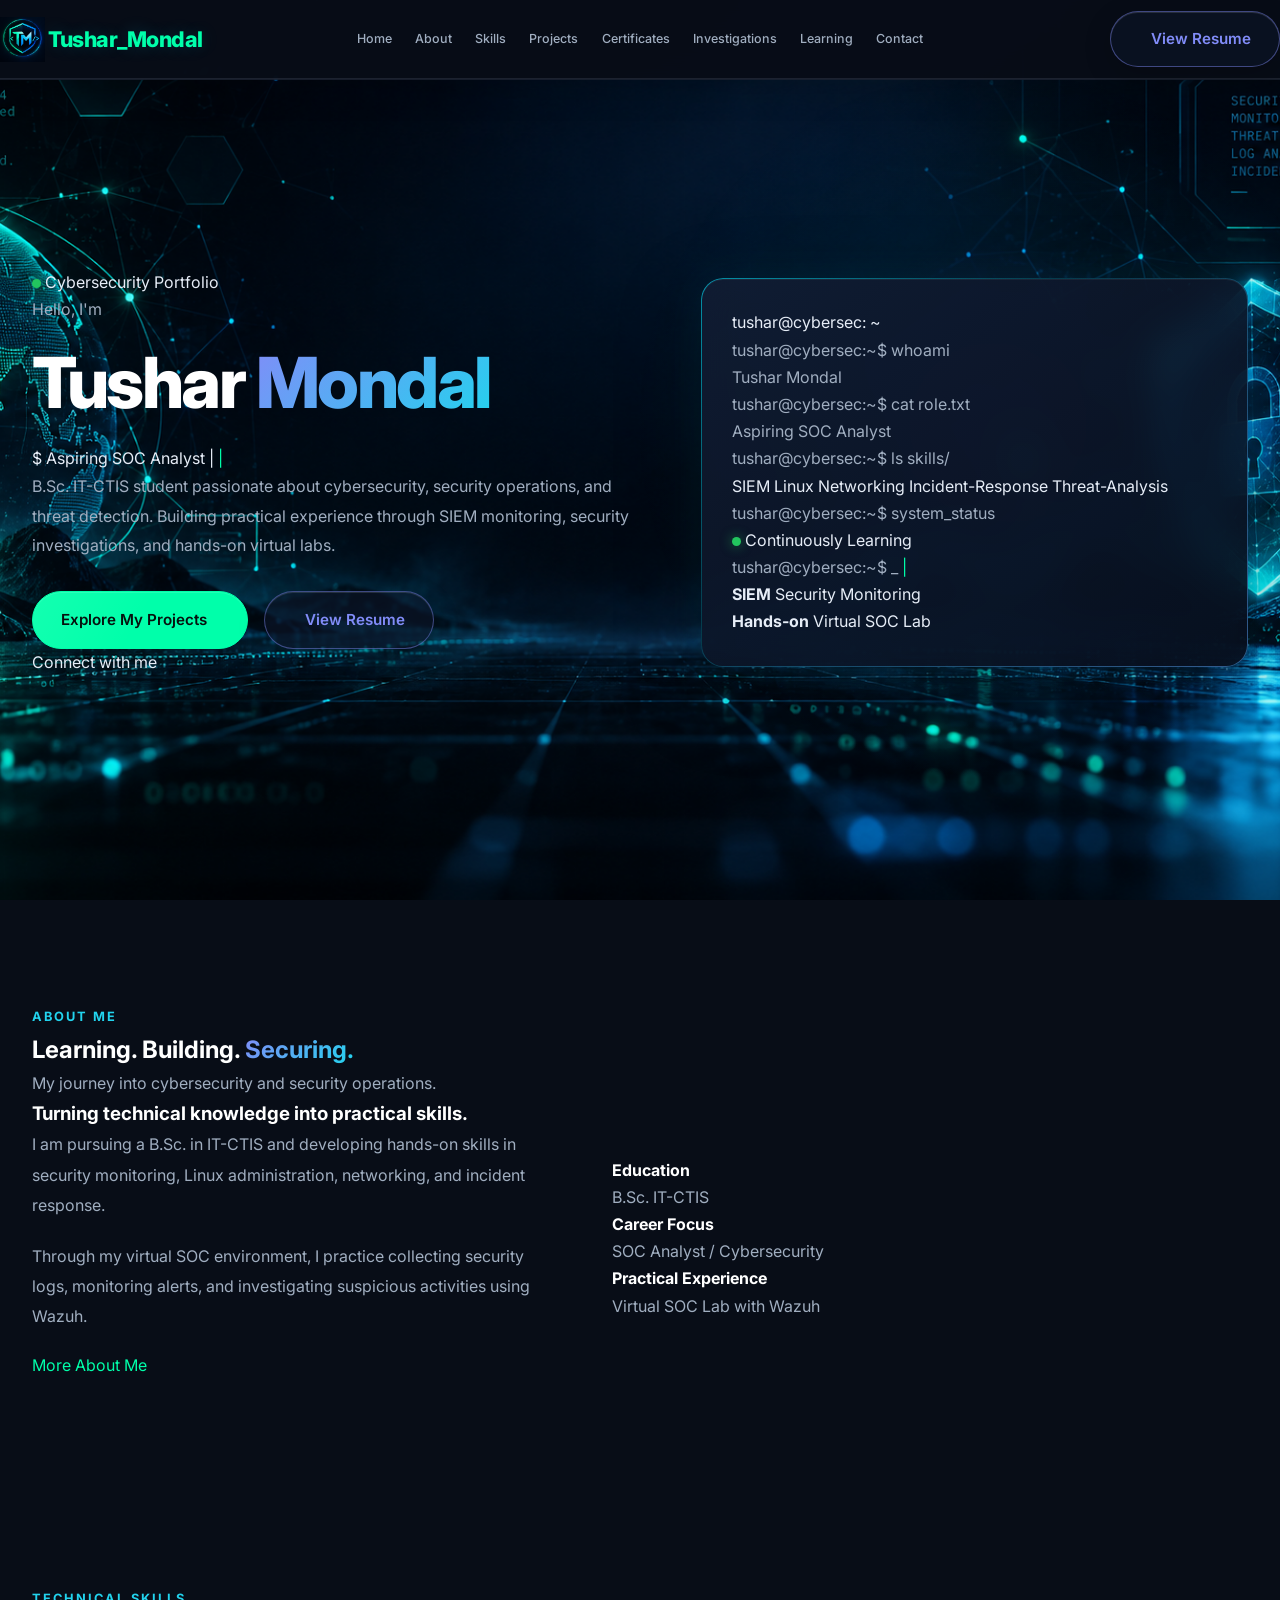
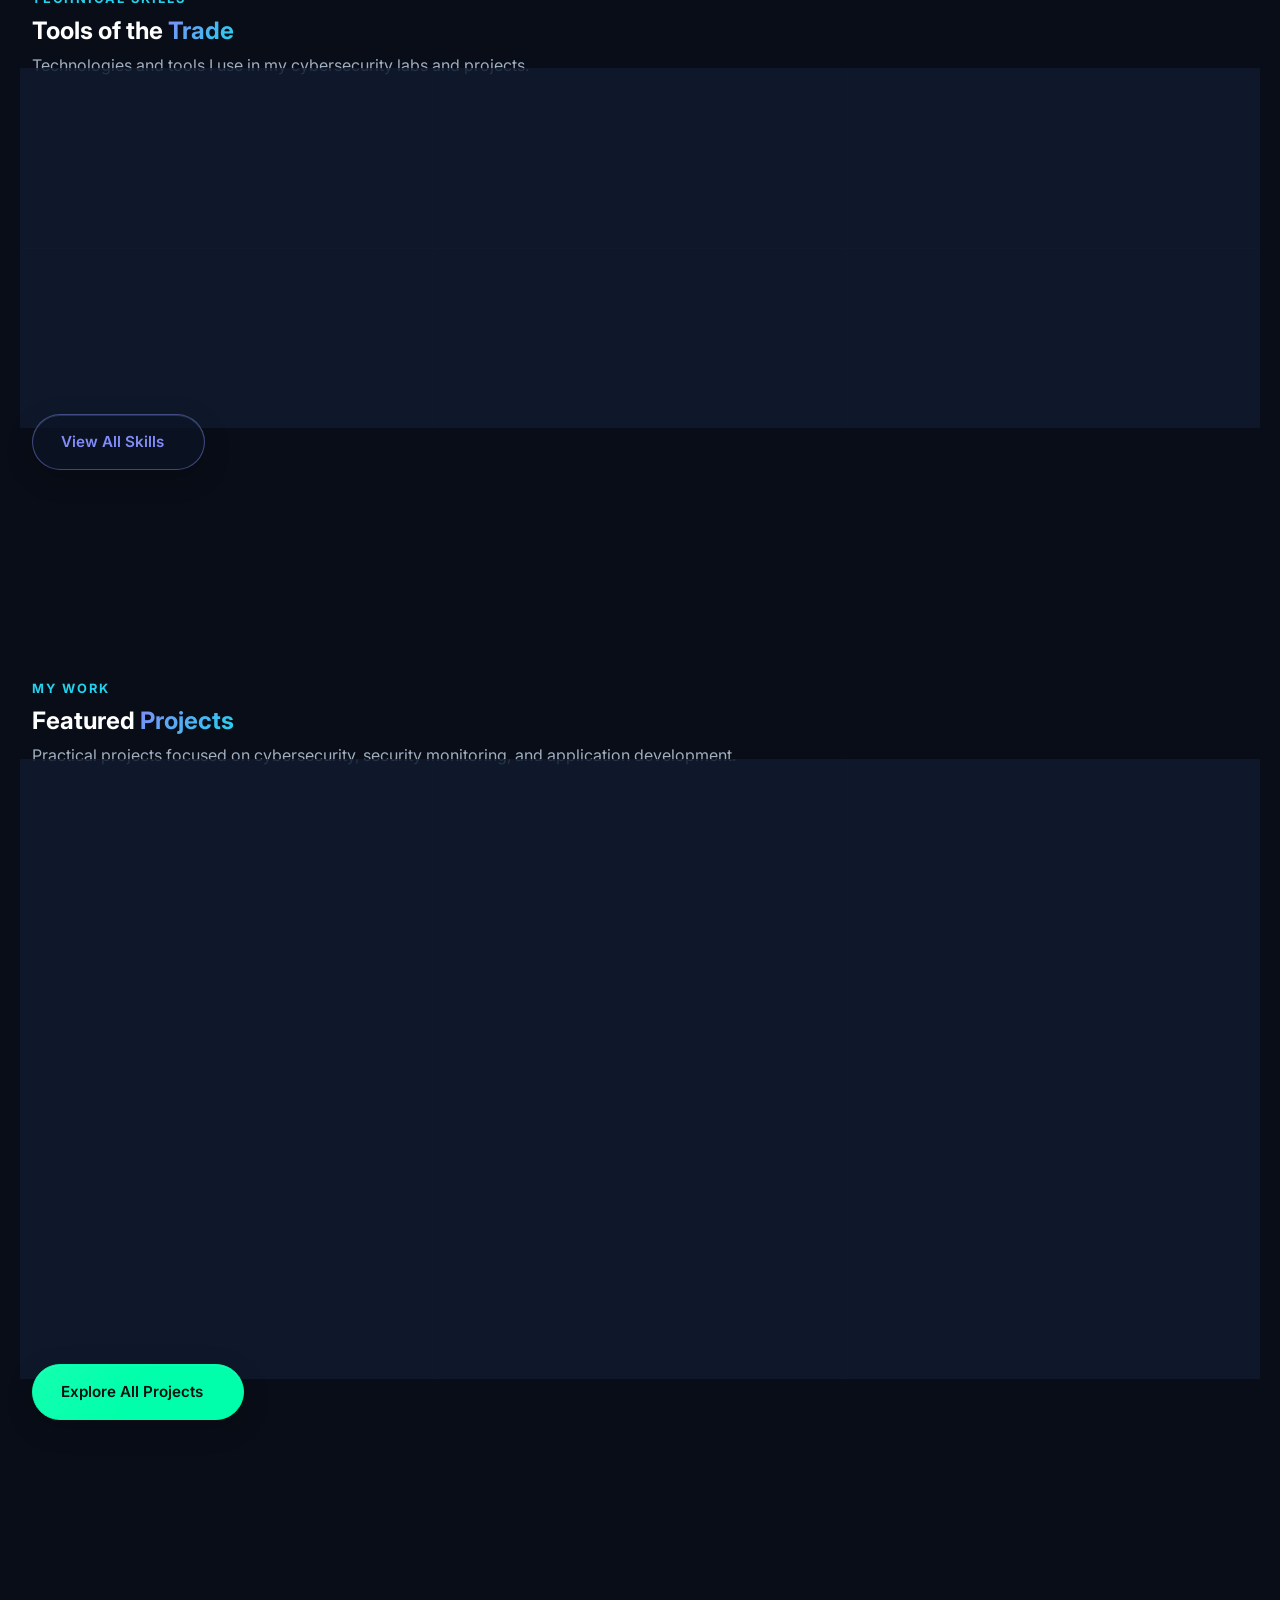
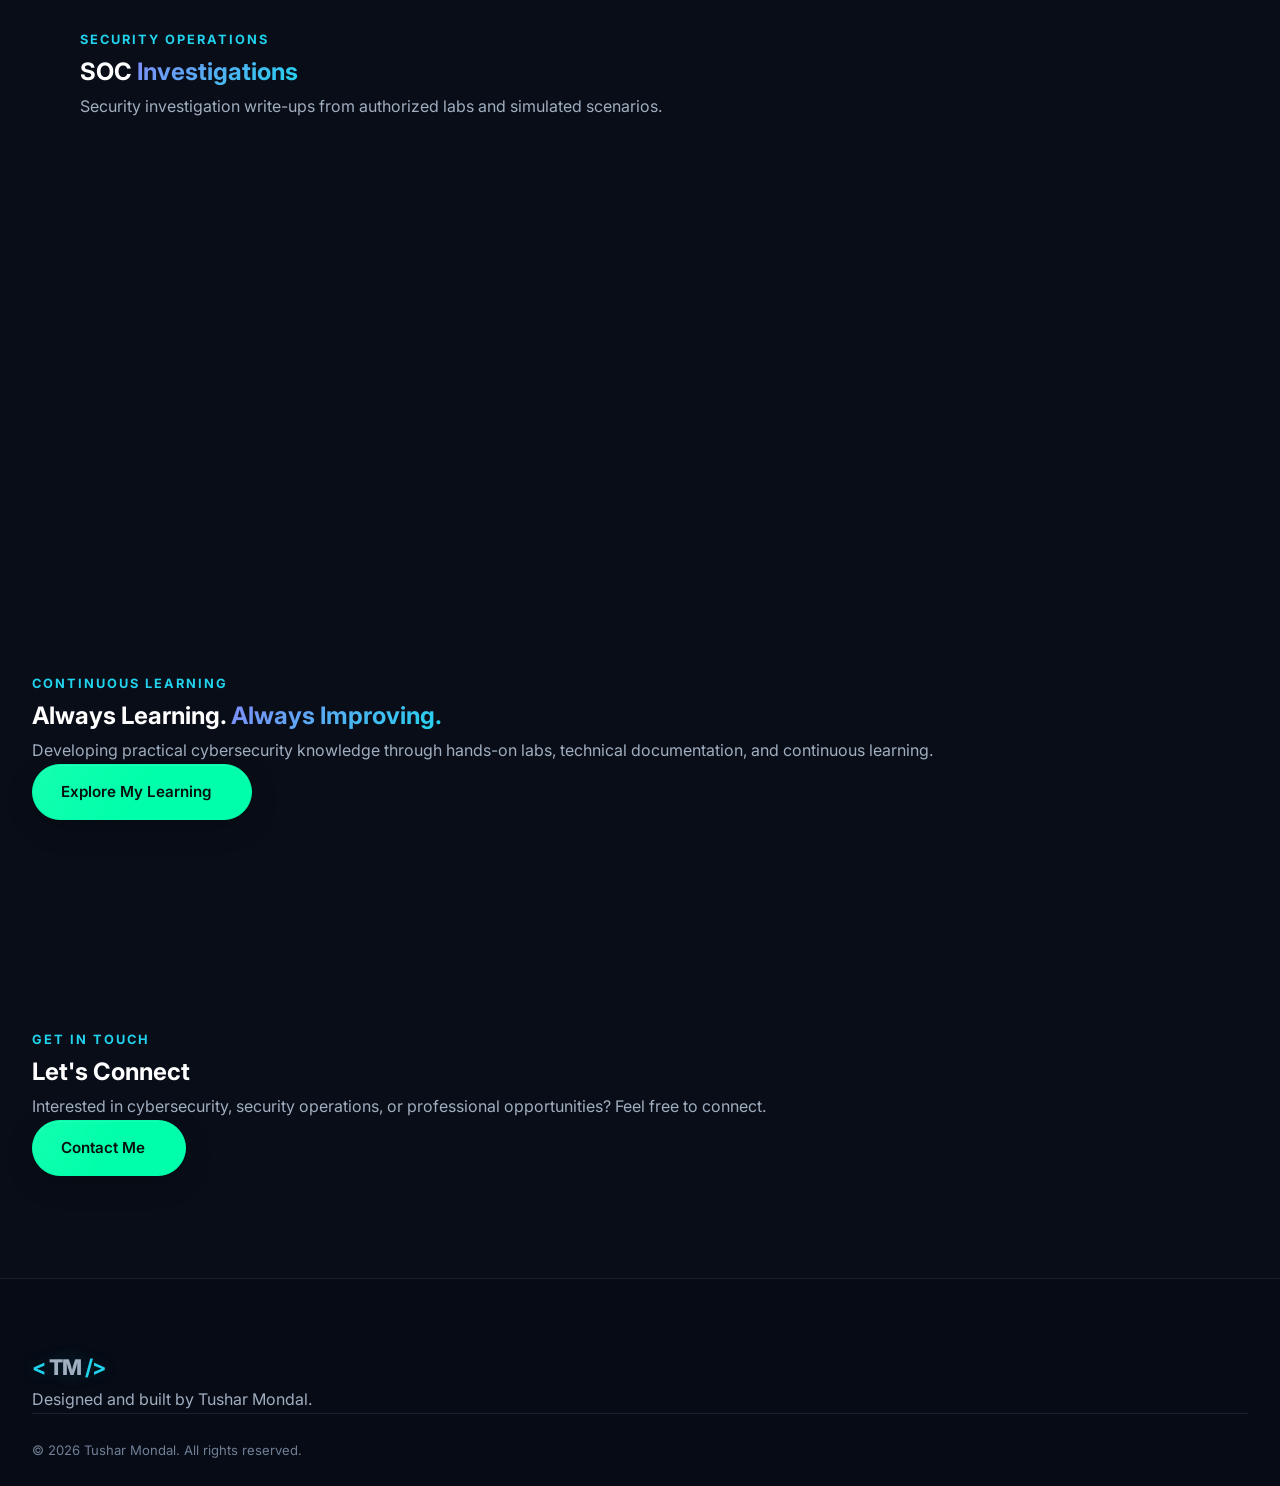
==== commit d6861bb2: "Add files via upload" ====
--- a/index.html
+++ b/index.html
@@ -225,6 +225,7 @@
 
 <body>
 
+  
     <!-- ================= PRELOADER ================= -->
 
     <div class="preloader" id="preloader">
@@ -272,9 +273,9 @@
 
                 <a href="projects.html" class="nav-link">Projects</a>
 
-                <a href="investigations.html" class="nav-link">
-                    Investigations
-                </a>
+                <a href="certificates.html" class="nav-link">Certificates</a>
+
+                <a href="investigations.html" class="nav-link">Investigations</a>
 
                 <a href="learning.html" class="nav-link">Learning</a>
 
--- a/css/style.css
+++ b/css/style.css
@@ -4232,4 +4232,5 @@
         scroll-behavior: auto !important;
         transition-duration: 0.01ms !important;
     }
-}+}
+
